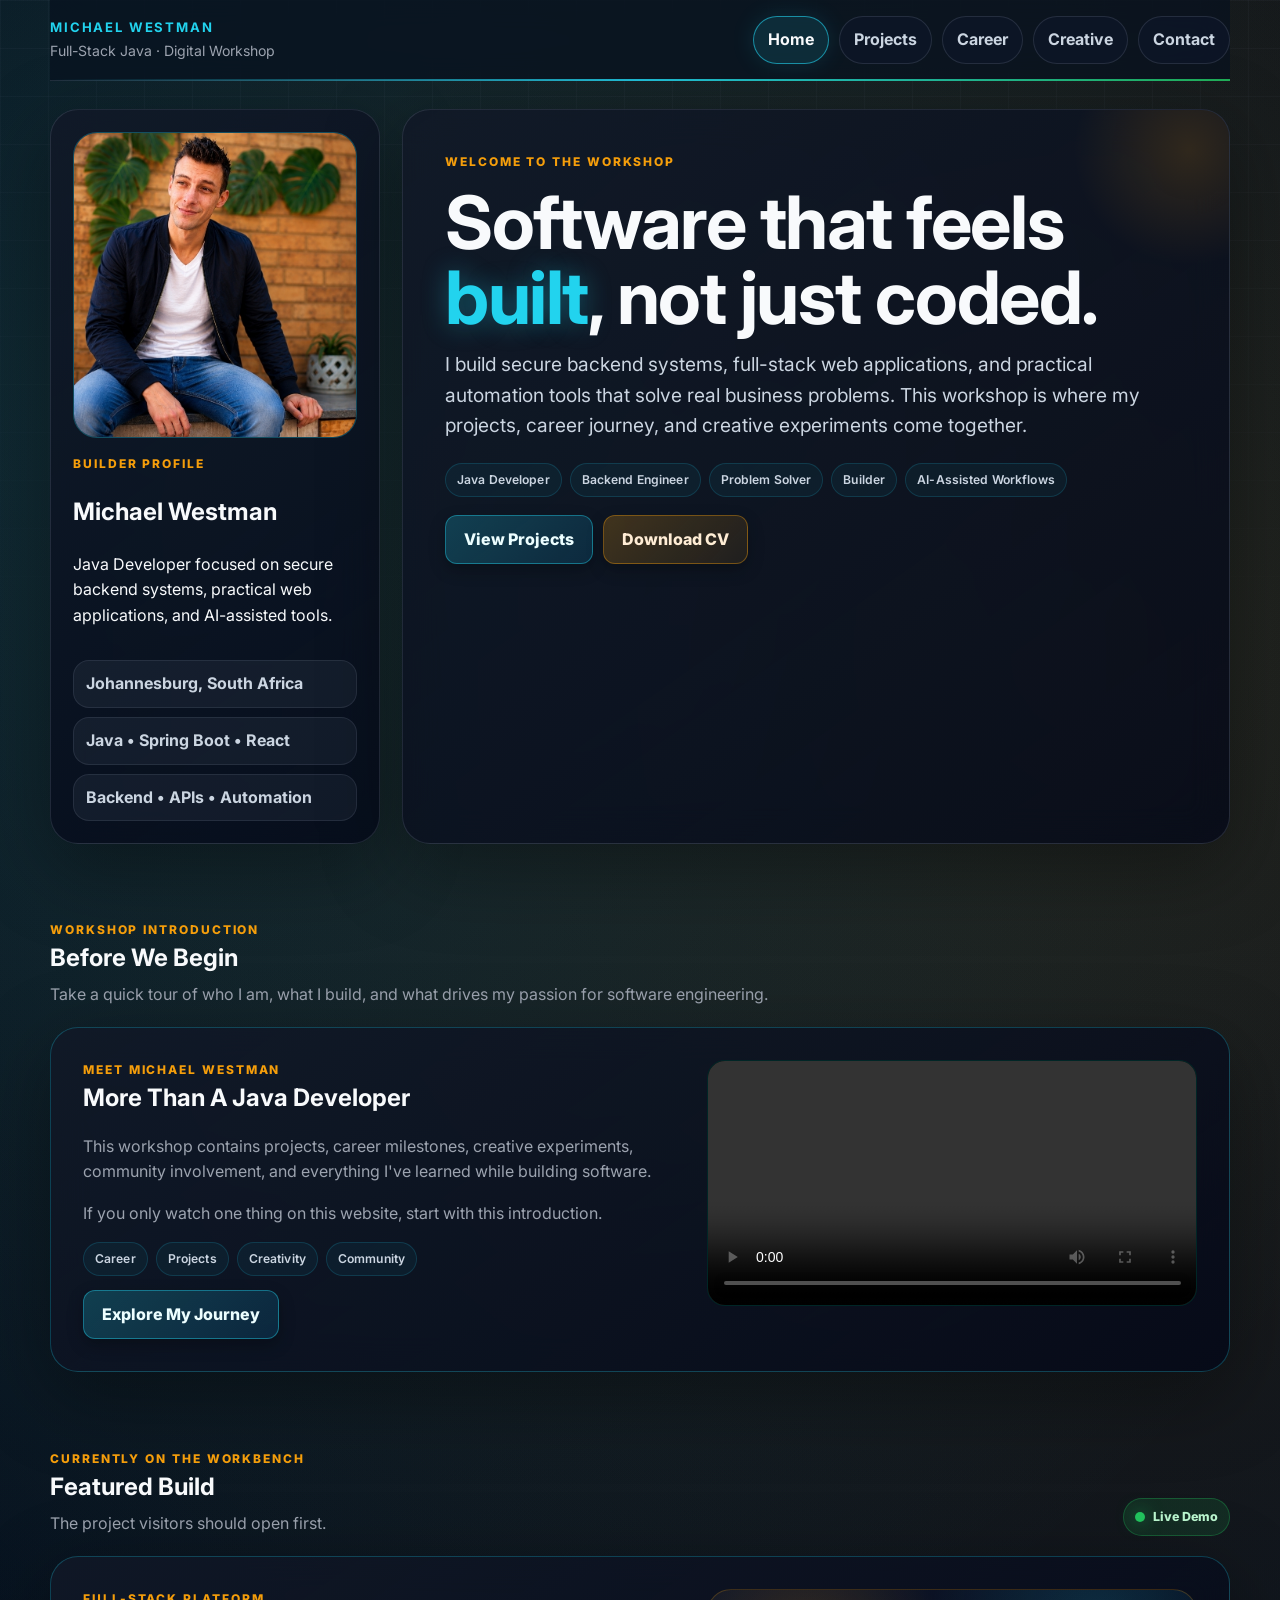
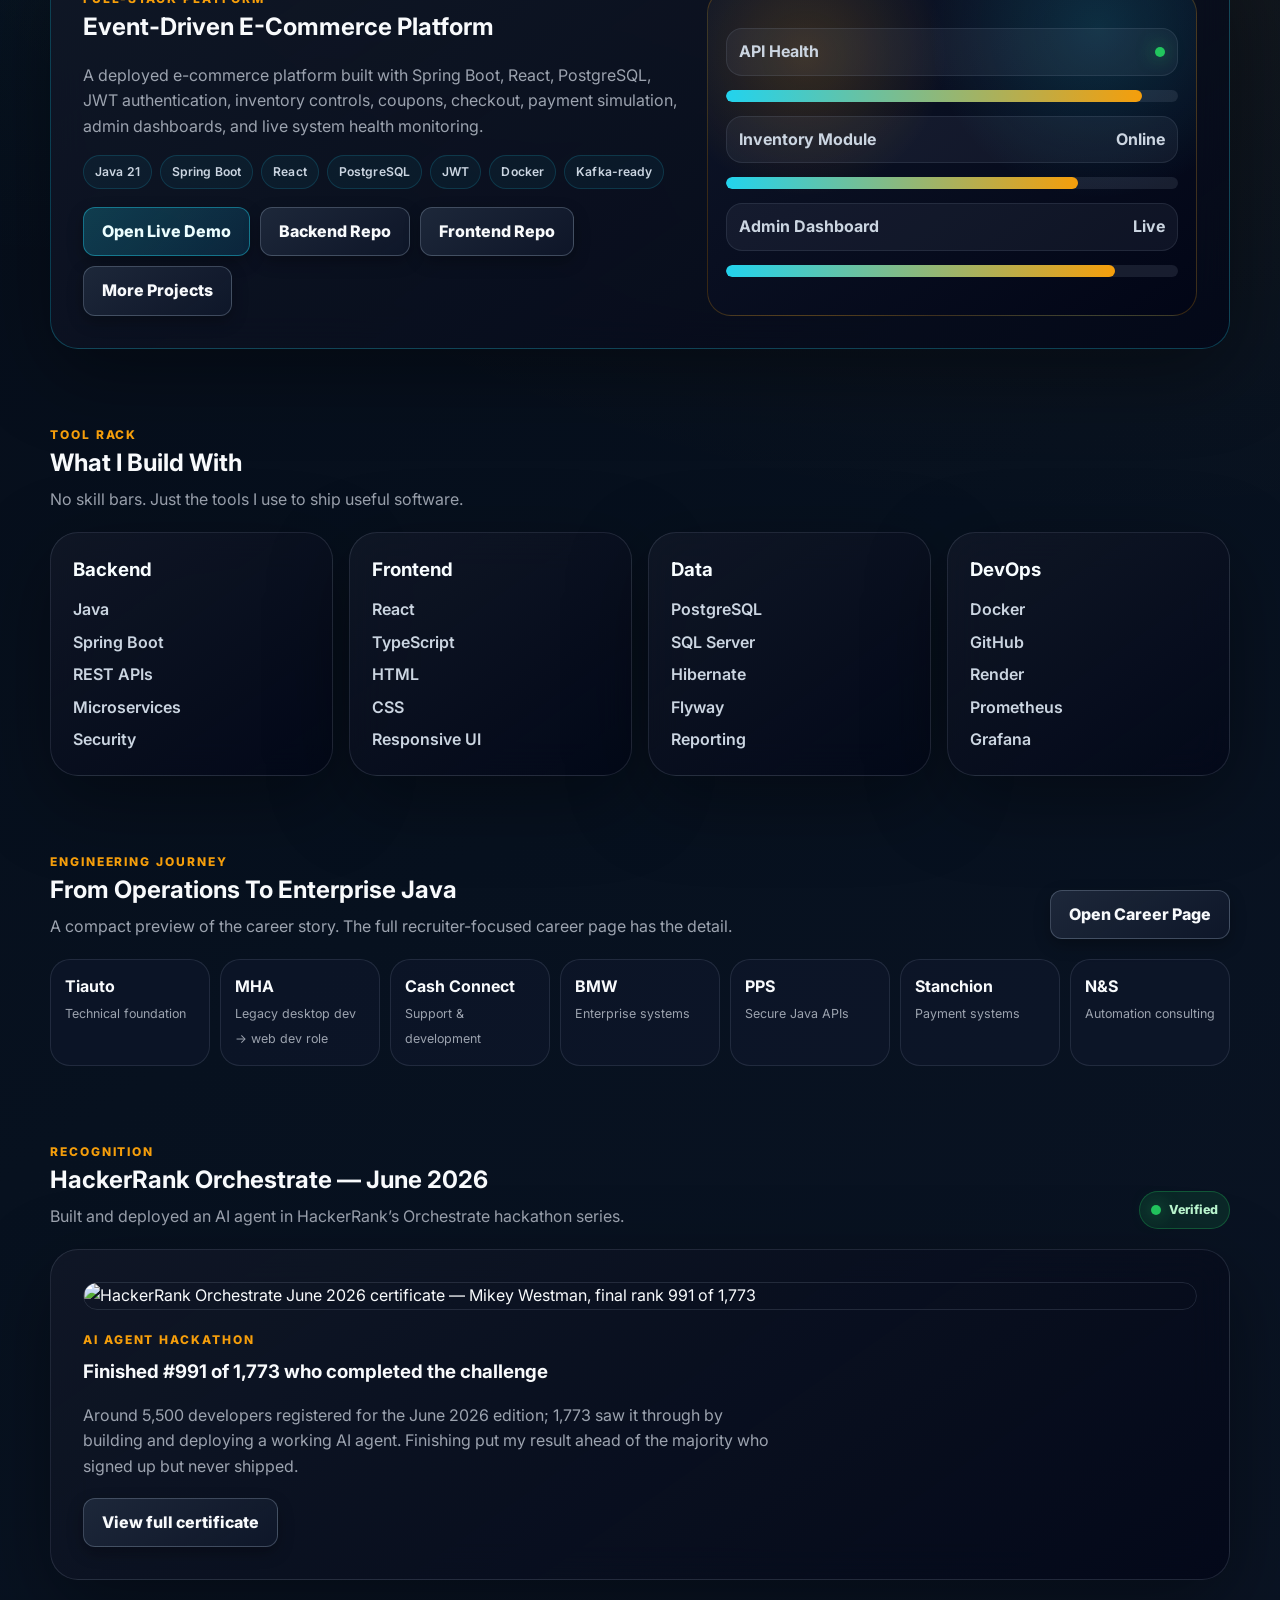
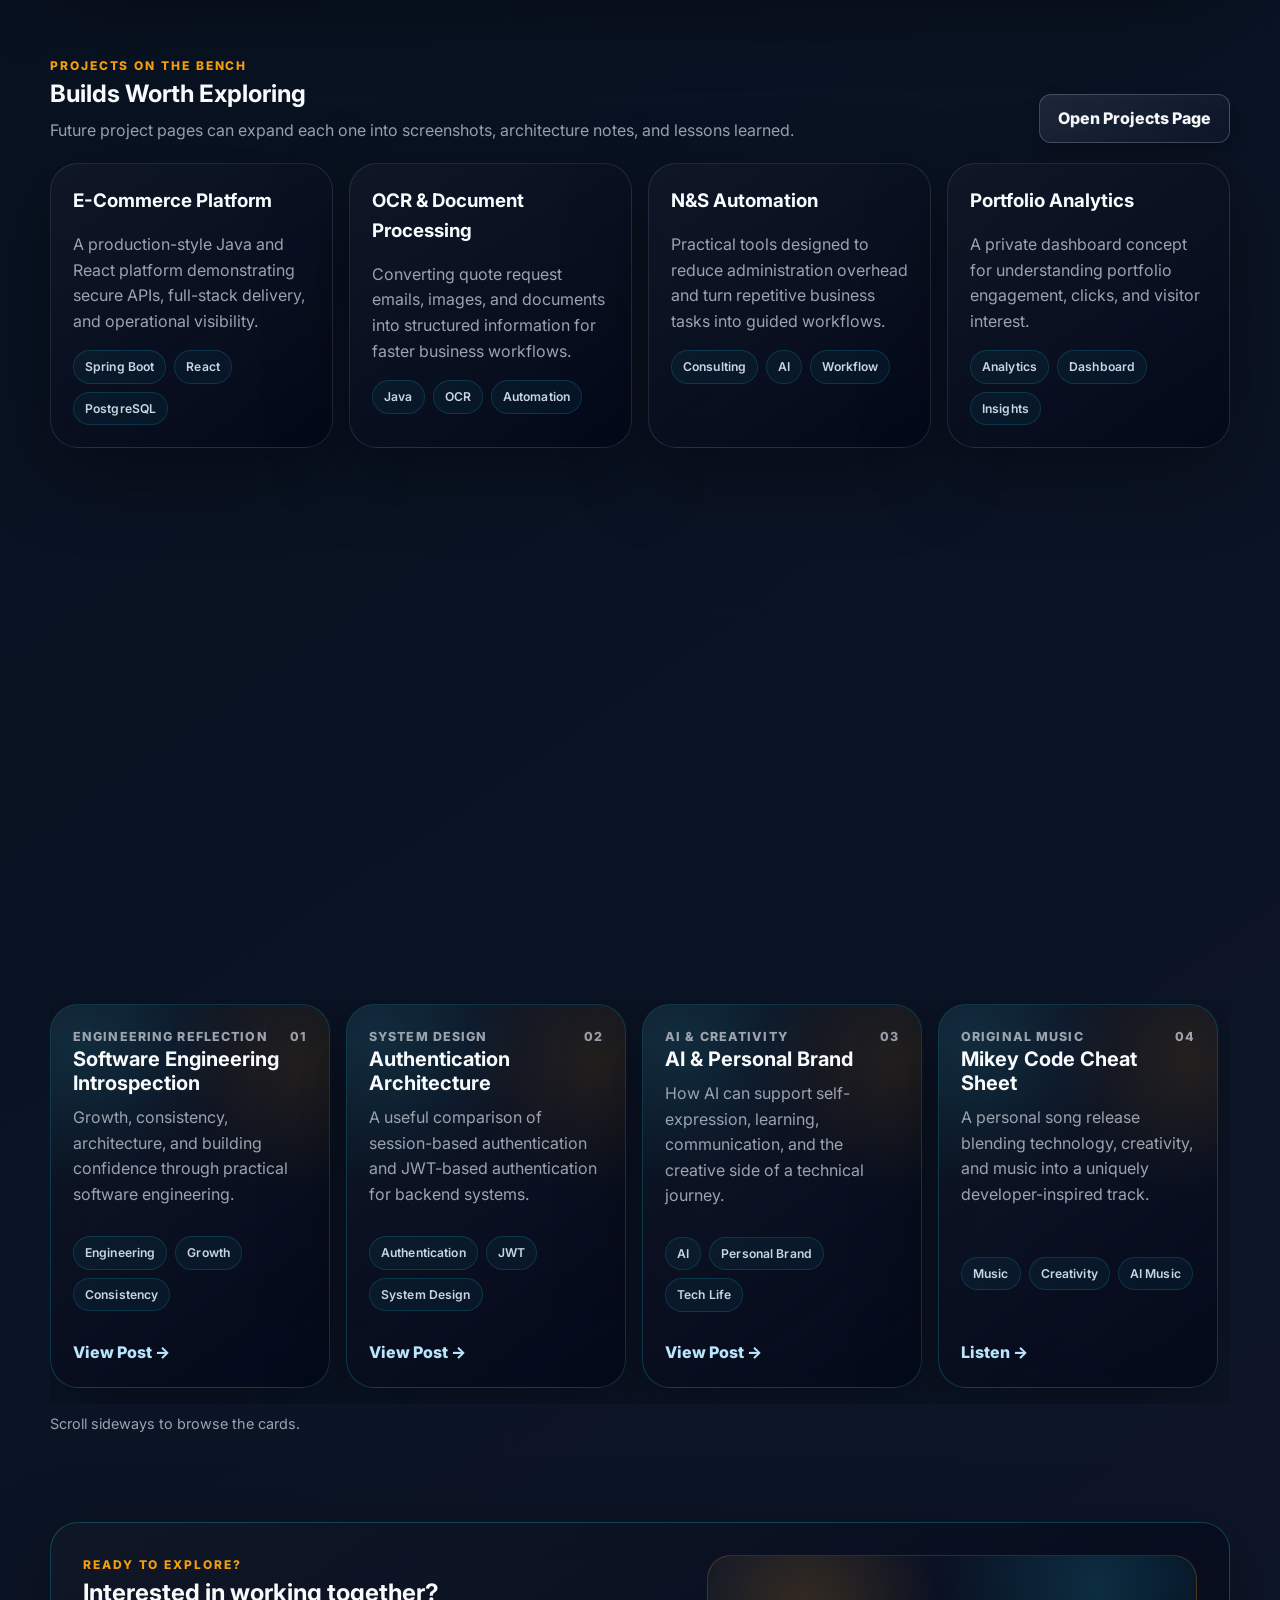
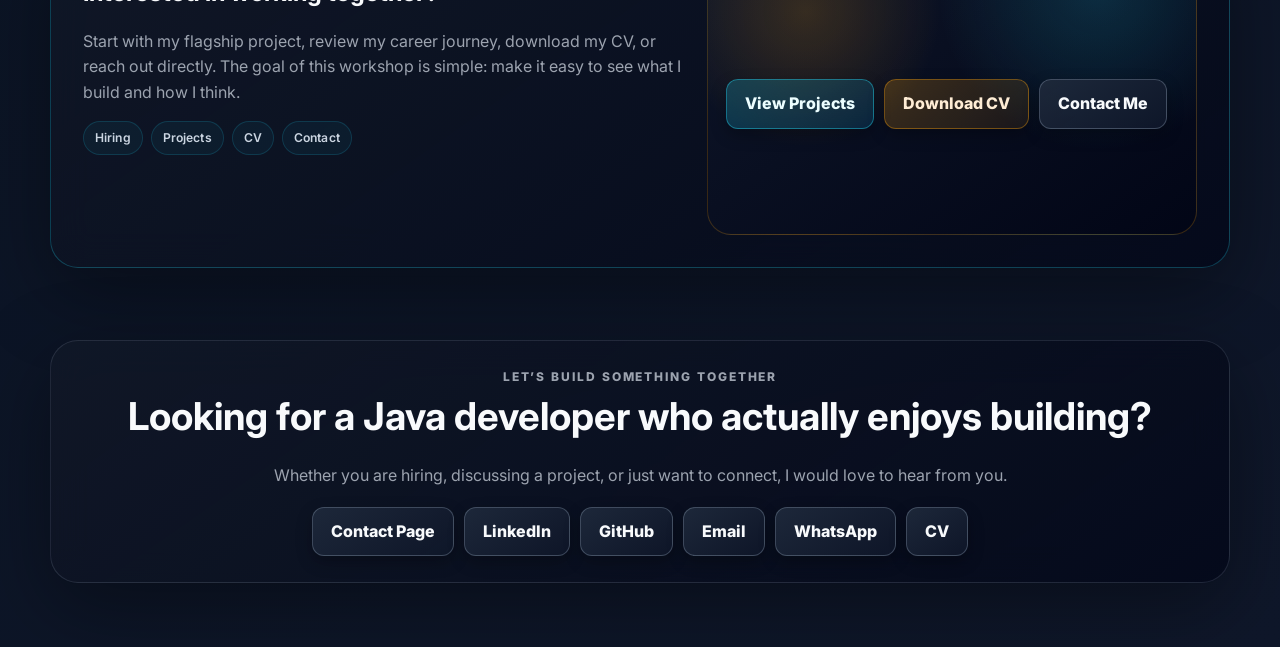
==== index.html @ 785a2944 "Updated final polish to portfolio" ====
<!DOCTYPE html>
<html lang="en">
<head>
  <meta charset="UTF-8" />
  <meta name="viewport" content="width=device-width, initial-scale=1.0" />
  <meta name="referrer" content="strict-origin-when-cross-origin" />
  <meta name="description" content="Michael Westman Digital Workshop - Java Developer portfolio featuring projects, career journey, tools, creative work, and contact information." />
  <title>Michael Westman | Digital Workshop</title>
  <link rel="icon" href="public/favicon.png" sizes="32x32">
  <link rel="apple-touch-icon" href="public/favicon.png">
  <link rel="stylesheet" href="assets/css/workshop.css" />
</head>
<body>
<a class="skip-link" href="#main">Skip to content</a>
<div class="shell">
  <header class="topbar">
    <a class="brand" href="index.html" aria-label="Michael Westman Digital Workshop Home"><strong>Michael Westman</strong><span>Full-Stack Java · Digital Workshop</span></a>
    <nav class="nav" aria-label="Workshop navigation">
      <a href="index.html" aria-current="page" class="active">Home</a>
      <a href="workshop-projects.html">Projects</a>
      <a href="workshop-career.html">Career</a>
      <a href="workshop-creative.html">Creative</a>
      <a href="workshop-contact.html">Contact</a>
    </nav>
  </header>

  <main id="main">
    <section class="hero-grid" aria-label="Digital Workshop introduction">
      <aside class="profile-card">
        <div class="profile-frame"><img src="profile.jpg" alt="Michael Westman" /></div>
        <div><p class="section-kicker">Builder Profile</p><h2>Michael Westman</h2><p>Java Developer focused on secure backend systems, practical web applications, and AI-assisted tools.</p></div>
        <div class="status-stack" aria-label="Current professional profile"><div class="status-pill"><span>Johannesburg, South Africa</span></div><div class="status-pill"><span>Java • Spring Boot • React</span></div><div class="status-pill"><span>Backend • APIs • Automation</span></div></div>
      </aside>
      <section class="panel hero-main">
        <p class="kicker">Welcome to the Workshop</p>
        <h1>Software that feels <span>built</span>, not just coded.</h1>
        <p class="hero-copy">I build secure backend systems, full-stack web applications, and practical automation tools that solve real business problems. This workshop is where my projects, career journey, and creative experiments come together.</p>
        <div class="hero-tags" aria-label="Core identity tags"><span>Java Developer</span><span>Backend Engineer</span><span>Problem Solver</span><span>Builder</span><span>AI-Assisted Workflows</span></div>
        <div class="actions"><a class="button primary" href="workshop-projects.html">View Projects</a><a class="button amber" href="Michael-Westman-CV.pdf" download>Download CV</a></div>
      </section>
    </section>

    <section class="section"><div class="section-header"><div><p class="section-kicker">Workshop Introduction</p><h2>Before We Begin</h2><p>Take a quick tour of who I am, what I build, and what drives my passion for software engineering.</p></div></div><article class="workbench-card"><div><p class="section-kicker">Meet Michael Westman</p><h2>More Than A Java Developer</h2><p>This workshop contains projects, career milestones, creative experiments, community involvement, and everything I've learned while building software.</p><p>If you only watch one thing on this website, start with this introduction.</p><div class="card-tags"><span>Career</span><span>Projects</span><span>Creativity</span><span>Community</span></div><div class="actions"><a class="button primary" href="workshop-career.html">Explore My Journey</a></div></div><div><video controls preload="metadata" style="width:100%;border-radius:18px;border:1px solid rgba(0,255,255,0.15);background:#000;"><source src="public/videos/intro_video.mp4" type="video/mp4">Your browser does not support the video tag.</video></div></article></section>

    <section class="section" id="workbench"><div class="section-header"><div><p class="section-kicker">Currently On The Workbench</p><h2>Featured Build</h2><p>The project visitors should open first.</p></div><span class="live-badge"><span class="dot" aria-hidden="true"></span> Live Demo</span></div><article class="workbench-card"><div><p class="section-kicker">Full-Stack Platform</p><h2>Event-Driven E-Commerce Platform</h2><p>A deployed e-commerce platform built with Spring Boot, React, PostgreSQL, JWT authentication, inventory controls, coupons, checkout, payment simulation, admin dashboards, and live system health monitoring.</p><div class="stack-row"><span>Java 21</span><span>Spring Boot</span><span>React</span><span>PostgreSQL</span><span>JWT</span><span>Docker</span><span>Kafka-ready</span></div><div class="actions"><a class="button primary" href="https://mikeywestie.github.io/ecommerce-admin-ui" target="_blank" rel="noreferrer">Open Live Demo</a><a class="button" href="https://github.com/mikeywestie/ecommerce-api" target="_blank" rel="noreferrer">Backend Repo</a><a class="button" href="https://github.com/mikeywestie/ecommerce-admin-ui" target="_blank" rel="noreferrer">Frontend Repo</a><a class="button" href="workshop-projects.html">More Projects</a></div></div><div class="workbench-visual" aria-label="Decorative project status monitor"><div class="status-pill"><span>API Health</span><span class="dot" aria-hidden="true"></span></div><div class="monitor-line"><span style="--w:92%"></span></div><div class="status-pill"><span>Inventory Module</span><span>Online</span></div><div class="monitor-line"><span style="--w:78%"></span></div><div class="status-pill"><span>Admin Dashboard</span><span>Live</span></div><div class="monitor-line"><span style="--w:86%"></span></div></div></article></section>

    <section class="section" id="tools"><div class="section-header"><div><p class="section-kicker">Tool Rack</p><h2>What I Build With</h2><p>No skill bars. Just the tools I use to ship useful software.</p></div></div><div class="grid-4"><article class="mini-card"><h3>Backend</h3><div class="tool-list"><span>Java</span><span>Spring Boot</span><span>REST APIs</span><span>Microservices</span><span>Security</span></div></article><article class="mini-card"><h3>Frontend</h3><div class="tool-list"><span>React</span><span>TypeScript</span><span>HTML</span><span>CSS</span><span>Responsive UI</span></div></article><article class="mini-card"><h3>Data</h3><div class="tool-list"><span>PostgreSQL</span><span>SQL Server</span><span>Hibernate</span><span>Flyway</span><span>Reporting</span></div></article><article class="mini-card"><h3>DevOps</h3><div class="tool-list"><span>Docker</span><span>GitHub</span><span>Render</span><span>Prometheus</span><span>Grafana</span></div></article></div></section>

    <section class="section" id="journey"><div class="section-header"><div><p class="section-kicker">Engineering Journey</p><h2>From Operations To Enterprise Java</h2><p>A compact preview of the career story. The full recruiter-focused career page has the detail.</p></div><a class="button" href="workshop-career.html">Open Career Page</a></div><div class="journey"><div class="journey-step"><strong>Tiauto</strong><span>Technical foundation</span></div><div class="journey-step"><strong>MHA</strong><span>Legacy desktop dev → web dev role</span></div><div class="journey-step"><strong>Cash Connect</strong><span>Support & development</span></div><div class="journey-step"><strong>BMW</strong><span>Enterprise systems</span></div><div class="journey-step"><strong>PPS</strong><span>Secure Java APIs</span></div><div class="journey-step"><strong>Stanchion</strong><span>Payment systems</span></div><div class="journey-step"><strong>N&S</strong><span>Automation consulting</span></div></div></section>

    <section class="section" id="recognition"><div class="section-header"><div><p class="section-kicker">Recognition</p><h2>HackerRank Orchestrate — June 2026</h2><p>Built and deployed an AI agent in HackerRank’s Orchestrate hackathon series.</p></div><span class="live-badge"><span class="dot" aria-hidden="true"></span> Verified</span></div><article class="cert-card"><a class="cert-link" href="public/images/orchestrate-certificate.gif" target="_blank" rel="noopener noreferrer" aria-label="Open full HackerRank Orchestrate certificate"><img class="cert-img" src="public/images/orchestrate-certificate.gif" alt="HackerRank Orchestrate June 2026 certificate — Mikey Westman, final rank 991 of 1,773"></a><div class="cert-body"><p class="section-kicker">AI Agent Hackathon</p><h3>Finished #991 of 1,773 who completed the challenge</h3><p class="cert-meta">Around 5,500 developers registered for the June 2026 edition; 1,773 saw it through by building and deploying a working AI agent. Finishing put my result ahead of the majority who signed up but never shipped.</p><div class="actions"><a class="button" href="public/images/orchestrate-certificate.gif" target="_blank" rel="noopener noreferrer">View full certificate</a></div></div></article></section>

    <section class="section" id="projects"><div class="section-header"><div><p class="section-kicker">Projects On The Bench</p><h2>Builds Worth Exploring</h2><p>Future project pages can expand each one into screenshots, architecture notes, and lessons learned.</p></div><a class="button" href="workshop-projects.html">Open Projects Page</a></div><div class="grid-2"><article class="mini-card"><h3>E-Commerce Platform</h3><p>A production-style Java and React platform demonstrating secure APIs, full-stack delivery, and operational visibility.</p><div class="card-tags"><span>Spring Boot</span><span>React</span><span>PostgreSQL</span></div></article><article class="mini-card"><h3>OCR & Document Processing</h3><p>Converting quote request emails, images, and documents into structured information for faster business workflows.</p><div class="card-tags"><span>Java</span><span>OCR</span><span>Automation</span></div></article><article class="mini-card"><h3>N&S Automation</h3><p>Practical tools designed to reduce administration overhead and turn repetitive business tasks into guided workflows.</p><div class="card-tags"><span>Consulting</span><span>AI</span><span>Workflow</span></div></article><article class="mini-card"><h3>Portfolio Analytics</h3><p>A private dashboard concept for understanding portfolio engagement, clicks, and visitor interest.</p><div class="card-tags"><span>Analytics</span><span>Dashboard</span><span>Insights</span></div></article></div></section>

    <section class="section"><div class="section-header"><div><p class="section-kicker">Beyond The Keyboard</p><h2>The Human Side</h2><p>The part that makes the portfolio feel like Michael, not just another CV online.</p></div><a class="button" href="workshop-creative.html">Open Creative Page</a></div><div class="grid-4"><article class="note-card"><h3>Piano</h3><p>Music, practice, and creative expression away from the IDE.</p></article><article class="note-card"><h3>Nature Documentaries</h3><p>AI-assisted wildlife storytelling and educational video experiments.</p></article><article class="note-card"><h3>Helping Paws</h3><p>Community involvement supporting animal welfare initiatives.</p></article><article class="note-card"><h3>AI Experiments</h3><p>Exploring how AI can support productivity, automation, and creativity.</p></article></div></section>

    <section class="section"><div class="section-header"><div><p class="section-kicker">Thoughts From The Workshop</p><h2>Thoughts of the day</h2><p>A carousel of reflections, music, creative work, and lessons — redesigned as cards in the current workshop theme.</p></div></div><div class="thoughts-carousel-wrap" aria-label="Thoughts carousel"><div class="thoughts-carousel"><a class="note-card thought-slide" href="https://www.linkedin.com/posts/michael-westman-219178188_some-thoughts-software-engineering-has-been-activity-7465069676302057473-0EI7" target="_blank" rel="noreferrer"><div><div class="thought-meta"><span>Engineering Reflection</span><span>01</span></div><h3>Software Engineering Introspection</h3><p>Growth, consistency, architecture, and building confidence through practical software engineering.</p></div><div class="card-tags"><span>Engineering</span><span>Growth</span><span>Consistency</span></div><span class="thought-slide-link">View Post →</span></a><a class="note-card thought-slide" href="https://www.linkedin.com/posts/alexxubyte_systemdesign-coding-interviewtips-activity-7442240677155016704-UBO3" target="_blank" rel="noreferrer"><div><div class="thought-meta"><span>System Design</span><span>02</span></div><h3>Authentication Architecture</h3><p>A useful comparison of session-based authentication and JWT-based authentication for backend systems.</p></div><div class="card-tags"><span>Authentication</span><span>JWT</span><span>System Design</span></div><span class="thought-slide-link">View Post →</span></a><a class="note-card thought-slide" href="https://www.linkedin.com/posts/michael-westman-219178188_ai-personalbrand-techlife-activity-7429799007041871872-4KaF" target="_blank" rel="noreferrer"><div><div class="thought-meta"><span>AI &amp; Creativity</span><span>03</span></div><h3>AI &amp; Personal Brand</h3><p>How AI can support self-expression, learning, communication, and the creative side of a technical journey.</p></div><div class="card-tags"><span>AI</span><span>Personal Brand</span><span>Tech Life</span></div><span class="thought-slide-link">View Post →</span></a><a class="note-card thought-slide" href="https://www.youtube.com/watch?v=DWg-wDjFxkU" target="_blank" rel="noreferrer"><div><div class="thought-meta"><span>Original Music</span><span>04</span></div><h3>Mikey Code Cheat Sheet</h3><p>A personal song release blending technology, creativity, and music into a uniquely developer-inspired track.</p></div><div class="card-tags"><span>Music</span><span>Creativity</span><span>AI Music</span></div><span class="thought-slide-link">Listen →</span></a><a class="note-card thought-slide" href="https://www.youtube.com/watch?v=fQUs7IWWmes" target="_blank" rel="noreferrer"><div><div class="thought-meta"><span>Original Music</span><span>05</span></div><h3>One Of My Favourite Songs</h3><p>One of my favourite original releases and an example of how creativity extends beyond software engineering.</p></div><div class="card-tags"><span>Music</span><span>Songwriting</span><span>Creativity</span></div><span class="thought-slide-link">Listen →</span></a><a class="note-card thought-slide" href="https://www.youtube.com/watch?v=_-zqvizs9f4" target="_blank" rel="noreferrer"><div><div class="thought-meta"><span>Piano Performance</span><span>06</span></div><h3>Bohemian Rhapsody Piano Cover</h3><p>A personal piano performance of one of my favourite songs ever written.</p></div><div class="card-tags"><span>Piano</span><span>Music</span><span>Queen</span></div><span class="thought-slide-link">Watch →</span></a><a class="note-card thought-slide" href="https://youtu.be/q41ua4qjCXQ" target="_blank" rel="noreferrer"><div><div class="thought-meta"><span>Creative Documentary</span><span>07</span></div><h3>AI-Powered Penguin Documentary</h3><p>A wildlife storytelling experiment combining AI narration, editing, educational content, and nature documentary inspiration.</p></div><div class="card-tags"><span>AI</span><span>Documentary</span><span>Storytelling</span></div><span class="thought-slide-link">Watch →</span></a><a class="note-card thought-slide" href="https://www.linkedin.com/posts/azuza-siyothula_dataengineering-python-etl-ugcPost-7442900399298129920-l77P" target="_blank" rel="noreferrer"><div><div class="thought-meta"><span>Community Learning</span><span>08</span></div><h3>Data Engineering Project Insights</h3><p>A shared project from a fellow technology professional that highlights practical data engineering concepts and project execution.</p></div><div class="card-tags"><span>Data Engineering</span><span>ETL</span><span>Learning</span></div><span class="thought-slide-link">View Post →</span></a></div><p class="thoughts-hint">Scroll sideways to browse the cards.</p></div></section>

    <section class="section"><article class="workbench-card"><div><p class="section-kicker">Ready To Explore?</p><h2>Interested in working together?</h2><p>Start with my flagship project, review my career journey, download my CV, or reach out directly. The goal of this workshop is simple: make it easy to see what I build and how I think.</p><div class="card-tags"><span>Hiring</span><span>Projects</span><span>CV</span><span>Contact</span></div></div><div class="workbench-visual"><div class="actions"><a class="button primary" href="workshop-projects.html">View Projects</a><a class="button amber" href="Michael-Westman-CV.pdf" download>Download CV</a><a class="button" href="workshop-contact.html">Contact Me</a></div></div></article></section>
  </main>

  <footer class="panel footer" id="contact"><p class="section-kicker">Let’s Build Something Together</p><h2>Looking for a Java developer who actually enjoys building?</h2><p>Whether you are hiring, discussing a project, or just want to connect, I would love to hear from you.</p><div class="social-row"><a class="icon-link" href="workshop-contact.html">Contact Page</a><a class="icon-link" href="https://linkedin.com/in/michael-westman-219178188" target="_blank" rel="noreferrer">LinkedIn</a><a class="icon-link" href="https://github.com/mikeywestie" target="_blank" rel="noreferrer">GitHub</a><a class="icon-link" href="mailto:michaelwestman43@yahoo.com">Email</a><a class="icon-link" href="https://wa.me/27625315897?text=Hi%20Michael,%20I%20found%20your%20portfolio%20and%20would%20like%20to%20connect." target="_blank" rel="noreferrer">WhatsApp</a><a class="icon-link" href="Michael-Westman-CV.pdf" download>CV</a></div></footer>
</div>
<script defer src="assets/js/animations.js"></script>
</body>
</html>
---- assets/css/workshop.css ----
/* Inter is referenced in the font stack below; this import makes it actually load. */
@import url('https://fonts.googleapis.com/css2?family=Inter:wght@400;500;600;700;800;900&display=swap');

:root {
  --bg: #07111f;
  --bg-soft: #0b1628;
  --panel: rgba(17, 24, 39, 0.78);
  --panel-strong: rgba(15, 23, 42, 0.92);
  --text: #f8fafc;
  --muted: #9ca3af;
  --muted-strong: #cbd5e1;
  --cyan: #22d3ee;
  --amber: #f59e0b;
  --green: #22c55e;
  --blue: #60a5fa;
  --line: rgba(148, 163, 184, 0.18);
  --shadow: 0 24px 80px rgba(0, 0, 0, 0.36);
  --radius: 28px;
  /* Sticky header height used to offset in-page anchor jumps. */
  --header-offset: 92px;
}

* { box-sizing: border-box; }
html { scroll-behavior: smooth; }
body {
  margin: 0;
  min-height: 100vh;
  font-family: Inter, "Segoe UI", Roboto, Arial, sans-serif;
  color: var(--text);
  background:
    radial-gradient(circle at 12% 8%, rgba(34, 211, 238, 0.14), transparent 28%),
    radial-gradient(circle at 85% 12%, rgba(245, 158, 11, 0.12), transparent 30%),
    linear-gradient(145deg, #050914, var(--bg) 44%, #0f172a);
  line-height: 1.6;
  overflow-x: hidden;
}

body::before {
  content: "";
  position: fixed;
  inset: 0;
  pointer-events: none;
  background-image:
    linear-gradient(rgba(148, 163, 184, .055) 1px, transparent 1px),
    linear-gradient(90deg, rgba(148, 163, 184, .055) 1px, transparent 1px);
  background-size: 48px 48px;
  mask-image: linear-gradient(to bottom, rgba(0,0,0,.88), transparent 82%);
}

a { color: inherit; text-decoration: none; }
img { max-width: 100%; display: block; }

/* Any element targeted by an in-page anchor clears the sticky header. */
[id] { scroll-margin-top: var(--header-offset); }

/* Keyboard focus parity with the existing hover styling. */
a:focus-visible,
button:focus-visible,
.button:focus-visible,
.nav a:focus-visible,
.icon-link:focus-visible {
  outline: 2px solid var(--cyan);
  outline-offset: 3px;
}

/* Skip-to-content link: hidden until focused. */
.skip-link {
  position: absolute;
  left: 14px;
  top: -64px;
  z-index: 200;
  padding: 10px 16px;
  border-radius: 12px;
  background: var(--panel-strong);
  border: 1px solid var(--cyan);
  color: var(--text);
  font-weight: 700;
  transition: top .2s ease;
}
.skip-link:focus { top: 14px; }

.shell {
  width: min(1180px, calc(100% - 36px));
  margin: 0 auto;
  padding: 0 0 64px;
  position: relative;
}

.topbar {
  display: flex;
  align-items: center;
  justify-content: space-between;
  gap: 16px;
  margin-bottom: 28px;
  /* Sticky header so navigation stays reachable on long pages. */
  position: sticky;
  top: 0;
  z-index: 60;
  padding: 16px 0;
  background: rgba(7, 17, 31, 0.72);
  backdrop-filter: blur(14px);
  border-bottom: 1px solid var(--line);
}

.brand {
  display: flex;
  flex-direction: column;
  gap: 2px;
}

.brand strong {
  letter-spacing: .14em;
  text-transform: uppercase;
  font-size: .82rem;
  color: var(--cyan);
}

.brand span {
  color: var(--muted);
  font-size: .88rem;
}

.nav {
  display: flex;
  flex-wrap: wrap;
  gap: 10px;
  justify-content: flex-end;
}

.nav a,
.button,
.icon-link {
  border: 1px solid var(--line);
  background: rgba(15, 23, 42, 0.62);
  border-radius: 999px;
  padding: 10px 14px;
  color: var(--muted-strong);
  font-weight: 700;
  transition: transform .22s ease, border-color .22s ease, box-shadow .22s ease, color .22s ease, background .22s ease;
}

.nav a:hover,
.button:hover,
.icon-link:hover {
  transform: translateY(-2px);
  color: var(--text);
  border-color: rgba(34, 211, 238, .5);
  box-shadow: 0 0 28px rgba(34, 211, 238, .13);
}

/* Current-page indicator. */
.nav a[aria-current="page"],
.nav a.active {
  color: var(--text);
  border-color: rgba(34, 211, 238, .6);
  background: rgba(34, 211, 238, .12);
  box-shadow: 0 0 24px rgba(34, 211, 238, .12);
}

.hero-grid {
  display: grid;
  grid-template-columns: minmax(260px, 330px) minmax(0, 1fr);
  gap: 22px;
  align-items: stretch;
}

.panel,
.profile-card,
.workbench-card,
.mini-card,
.note-card {
  background:
    linear-gradient(145deg, rgba(17, 24, 39, .84), rgba(2, 6, 23, .74));
  border: 1px solid var(--line);
  border-radius: var(--radius);
  box-shadow: var(--shadow);
  backdrop-filter: blur(18px);
}

.profile-card {
  padding: 22px;
  display: flex;
  flex-direction: column;
  gap: 16px;
}

.profile-frame {
  border-radius: 24px;
  overflow: hidden;
  border: 1px solid rgba(34, 211, 238, .24);
  background: rgba(34, 211, 238, .07);
  aspect-ratio: 1 / 1.08;
}

.profile-frame img {
  width: 100%;
  height: 100%;
  object-fit: cover;
}

.status-stack {
  display: grid;
  gap: 9px;
}

.status-pill {
  display: flex;
  align-items: center;
  justify-content: space-between;
  gap: 10px;
  padding: 10px 12px;
  border-radius: 16px;
  background: rgba(148, 163, 184, .08);
  border: 1px solid rgba(148, 163, 184, .14);
  color: var(--muted-strong);
  font-weight: 700;
}

.dot {
  width: 10px;
  height: 10px;
  border-radius: 50%;
  background: var(--green);
  box-shadow: 0 0 18px rgba(34, 197, 94, .7);
}

.hero-main {
  padding: clamp(22px, 4vw, 42px);
  position: relative;
  overflow: hidden;
}

.hero-main::after {
  content: "";
  position: absolute;
  right: -80px;
  top: -80px;
  width: 240px;
  height: 240px;
  border-radius: 50%;
  background: radial-gradient(circle, rgba(245, 158, 11, .15), transparent 68%);
  pointer-events: none;
}

.kicker,
.section-kicker {
  margin: 0;
  color: var(--amber);
  letter-spacing: .16em;
  text-transform: uppercase;
  font-size: .75rem;
  font-weight: 800;
}

/* The generic description rules (.section-header p, .workbench-card p) would
   otherwise override the amber kicker color since they share a <p>. This keeps
   the kicker amber wherever it appears. */
.section-header .section-kicker,
.workbench-card .section-kicker {
  color: var(--amber);
}

h1 {
  margin: 14px 0 14px;
  max-width: 780px;
  font-size: clamp(2.4rem, 6vw, 4.6rem);
  line-height: 1.02;
  letter-spacing: -.02em;
}

h1 span {
  color: var(--cyan);
  text-shadow: 0 0 26px rgba(34, 211, 238, .35);
}

.hero-copy {
  max-width: 760px;
  margin: 0 0 22px;
  color: var(--muted-strong);
  font-size: clamp(1rem, 1.6vw, 1.2rem);
}

.hero-tags,
.stack-row,
.card-tags {
  display: flex;
  flex-wrap: wrap;
  gap: 8px;
}

.hero-tags span,
.stack-row span,
.card-tags span {
  padding: 6px 11px;
  border-radius: 999px;
  border: 1px solid rgba(34, 211, 238, .16);
  background: rgba(34, 211, 238, .05);
  color: var(--muted-strong);
  font-size: .76rem;
  font-weight: 600;
  letter-spacing: .01em;
  cursor: default;
}

.actions {
  display: flex;
  flex-wrap: wrap;
  gap: 10px;
  margin-top: 22px;
}

.button.primary {
  background: linear-gradient(135deg, rgba(34, 211, 238, .22), rgba(14, 165, 233, .14));
  border-color: rgba(34, 211, 238, .42);
  color: #ecfeff;
}

.button.amber {
  background: linear-gradient(135deg, rgba(245, 158, 11, .22), rgba(245, 158, 11, .08));
  border-color: rgba(245, 158, 11, .38);
  color: #ffedd5;
}

/* Roomier, slightly varied vertical rhythm between major sections. */
.section {
  margin-top: clamp(40px, 6vw, 72px);
}

.section-header {
  display: flex;
  justify-content: space-between;
  align-items: end;
  gap: 16px;
  margin-bottom: 20px;
}

.section-header h2,
.workbench-card h2,
.mini-card h3,
.note-card h3 {
  margin: 0;
}

.section-header p {
  margin: 4px 0 0;
  color: var(--muted);
}

.workbench-card {
  padding: clamp(22px, 3vw, 32px);
  display: grid;
  grid-template-columns: 1.1fr .9fr;
  gap: 24px;
  align-items: stretch;
  border-color: rgba(34, 211, 238, .26);
}

.workbench-card p,
.mini-card p,
.note-card p,
.footer p {
  color: var(--muted);
}

.live-badge {
  display: inline-flex;
  align-items: center;
  gap: 8px;
  width: fit-content;
  padding: 8px 11px;
  border-radius: 999px;
  background: rgba(34, 197, 94, .12);
  border: 1px solid rgba(34, 197, 94, .3);
  color: #bbf7d0;
  font-weight: 800;
  font-size: .78rem;
}

.workbench-visual {
  min-height: 280px;
  border-radius: 24px;
  border: 1px solid rgba(245, 158, 11, .22);
  background:
    radial-gradient(circle at 20% 20%, rgba(245, 158, 11, .18), transparent 30%),
    radial-gradient(circle at 80% 12%, rgba(34, 211, 238, .16), transparent 35%),
    linear-gradient(145deg, rgba(15, 23, 42, .94), rgba(2, 6, 23, .92));
  padding: 18px;
  display: grid;
  gap: 14px;
  align-content: center;
}

.monitor-line {
  height: 12px;
  border-radius: 999px;
  background: rgba(148, 163, 184, .14);
  overflow: hidden;
}

.monitor-line span {
  display: block;
  height: 100%;
  width: var(--w);
  border-radius: inherit;
  background: linear-gradient(90deg, var(--cyan), var(--amber));
}

/* Card grids now flow fluidly (4 -> 2 -> 1) without a hard breakpoint jump. */
.grid-4,
.grid-3,
.grid-2 {
  display: grid;
  gap: 16px;
}

.grid-4 { grid-template-columns: repeat(auto-fit, minmax(210px, 1fr)); }
.grid-3 { grid-template-columns: repeat(auto-fit, minmax(240px, 1fr)); }
.grid-2 { grid-template-columns: repeat(auto-fit, minmax(280px, 1fr)); }

.mini-card,
.note-card {
  padding: 22px;
}

.mini-card h3 {
  color: #f8fdff;
}

.tool-list {
  display: grid;
  gap: 7px;
  margin-top: 12px;
}

.tool-list span {
  color: var(--muted-strong);
  font-weight: 600;
}

/* Journey steps wrap gracefully instead of being locked to 7 columns. */
.journey {
  display: grid;
  grid-template-columns: repeat(auto-fit, minmax(150px, 1fr));
  gap: 10px;
}

.journey-step {
  position: relative;
  padding: 14px;
  border-radius: 20px;
  background: rgba(15, 23, 42, .72);
  border: 1px solid rgba(148, 163, 184, .16);
}

.journey-step strong { display: block; }
.journey-step span { color: var(--muted); font-size: .78rem; }

.footer {
  margin-top: clamp(40px, 6vw, 72px);
  padding: 26px;
  text-align: center;
}

.footer h2 {
  margin: 0 0 8px;
  font-size: clamp(1.6rem, 3vw, 2.4rem);
}

.social-row {
  display: flex;
  flex-wrap: wrap;
  justify-content: center;
  gap: 10px;
  margin-top: 18px;
}

@media (max-width: 980px) {
  .hero-grid,
  .workbench-card {
    grid-template-columns: 1fr;
  }

  .topbar {
    align-items: flex-start;
    flex-direction: column;
  }

  .nav { justify-content: flex-start; }

  /* When stacked, the profile fills the full width as a horizontal banner:
     headshot beside the identity text and status pills. */
  .profile-card {
    max-width: none;
    display: grid;
    grid-template-columns: minmax(200px, 260px) 1fr;
    grid-template-areas:
      "frame info"
      "frame status";
    gap: 16px 24px;
    align-items: stretch;
  }
  .profile-card .profile-frame {
    grid-area: frame;
    aspect-ratio: auto;
    height: 100%;
  }
  .profile-card > div:not(.profile-frame):not(.status-stack) {
    grid-area: info;
    align-self: center;
  }
  .profile-card .status-stack {
    grid-area: status;
    align-self: end;
  }
}

@media (max-width: 640px) {
  .shell { width: min(100% - 22px, 1180px); }
  /* On phones the header is non-sticky (relative keeps it as a positioning
     context for the gradient line without covering content). */
  .topbar { position: relative; padding: 14px 0; }
  .nav a { width: calc(50% - 5px); text-align: center; padding: 9px 10px; font-size: .84rem; }
  .hero-main { padding: 22px; }
  .section-header { align-items: flex-start; flex-direction: column; }
  .actions .button { width: 100%; text-align: center; }
  /* Back to a simple vertical stack on phones (headshot on top). */
  .profile-card {
    max-width: none;
    display: flex;
    flex-direction: column;
    gap: 16px;
  }
  .profile-card .profile-frame { aspect-ratio: 1 / 1.08; height: auto; }
  .journey { grid-template-columns: 1fr; }
}

/* ===========================================================================
   Motion. Everything here is gated behind prefers-reduced-motion so the site
   stays calm for users who ask for less movement. Scroll-reveal targets are
   only hidden when JS has added `.js-reveal` to <html>, so the page is never
   blank if JS is unavailable.
   =========================================================================== */
@keyframes riseIn {
  from { opacity: 0; transform: translateY(18px); }
  to { opacity: 1; transform: translateY(0); }
}

@keyframes dotPulse {
  0%, 100% { box-shadow: 0 0 0 0 rgba(34, 197, 94, .5), 0 0 18px rgba(34, 197, 94, .7); }
  50%      { box-shadow: 0 0 0 6px rgba(34, 197, 94, 0), 0 0 26px rgba(34, 197, 94, .95); }
}

@keyframes gridDrift {
  to { background-position: 48px 48px, 48px 48px; }
}

@keyframes heroGlow {
  0%, 100% { transform: translate(0, 0) scale(1); opacity: .85; }
  50%      { transform: translate(-12px, 12px) scale(1.08); opacity: 1; }
}

@keyframes neonPulse {
  0%, 100% { text-shadow: 0 0 26px rgba(34, 211, 238, .35); }
  50%      { text-shadow: 0 0 40px rgba(34, 211, 238, .6), 0 0 10px rgba(34, 211, 238, .4); }
}

@keyframes navGlow {
  0%, 100% { box-shadow: 0 0 16px rgba(34, 211, 238, .10); }
  50%      { box-shadow: 0 0 30px rgba(34, 211, 238, .34); }
}

@media (prefers-reduced-motion: no-preference) {
  /* Load-in for the hero/profile (above the fold). */
  .panel,
  .profile-card {
    animation: riseIn .7s ease both;
  }

  /* Scroll-reveal: hidden until the element enters the viewport. */
  .js-reveal .reveal {
    opacity: 0;
    transform: translateY(22px);
    transition: opacity .55s ease, transform .55s ease;
    will-change: opacity, transform;
  }
  .js-reveal .reveal.in-view {
    opacity: 1;
    transform: none;
  }

  /* Monitor bars fill from zero when their card reveals. */
  .js-reveal .monitor-line span {
    width: 0;
    transition: width .9s cubic-bezier(.22, .61, .36, 1) .15s;
  }
  .js-reveal .in-view .monitor-line span {
    width: var(--w);
  }

  /* Live status dot pulse. */
  .dot { animation: dotPulse 2.2s ease-in-out infinite; }

  /* Hero ambience: slow grid drift + glow, and a soft neon pulse on the accent. */
  body::before { animation: gridDrift 40s linear infinite; }
  .hero-main::after { animation: heroGlow 9s ease-in-out infinite; }
  h1 span { animation: neonPulse 3.6s ease-in-out infinite; }

  /* Current-page nav link glow. */
  .nav a[aria-current="page"],
  .nav a.active {
    animation: navGlow 2.6s ease-in-out infinite;
  }
}

/* ---------------------------------------------------------------------------
   Thoughts carousel (moved here from the inline <style> block in index.html
   so it lives with the rest of the styles and benefits from caching).
   --------------------------------------------------------------------------- */
.thoughts-carousel-wrap { position: relative; overflow: hidden; }
.thoughts-carousel {
  display: grid;
  grid-auto-flow: column;
  grid-auto-columns: minmax(280px, 34%);
  gap: 16px;
  overflow-x: auto;
  overscroll-behavior-inline: contain;
  scroll-snap-type: inline mandatory;
  padding: 4px 4px 16px;
  scrollbar-width: thin;
  scrollbar-color: rgba(34, 211, 238, .45) rgba(15, 23, 42, .5);
}
.thoughts-carousel::-webkit-scrollbar { height: 8px; }
.thoughts-carousel::-webkit-scrollbar-track { background: rgba(15, 23, 42, .5); border-radius: 999px; }
.thoughts-carousel::-webkit-scrollbar-thumb { background: linear-gradient(90deg, var(--cyan), var(--amber)); border-radius: 999px; }
.thought-slide {
  min-height: 220px;
  scroll-snap-align: start;
  display: flex;
  flex-direction: column;
  justify-content: space-between;
  gap: 16px;
  position: relative;
  overflow: hidden;
  border-color: rgba(34, 211, 238, .22);
}
.thought-slide::before {
  content: "";
  position: absolute;
  inset: -1px;
  background:
    radial-gradient(circle at 12% 10%, rgba(34, 211, 238, .12), transparent 34%),
    radial-gradient(circle at 90% 15%, rgba(245, 158, 11, .10), transparent 32%);
  pointer-events: none;
}
.thought-slide > * { position: relative; z-index: 1; }
.thought-meta {
  display: flex;
  justify-content: space-between;
  align-items: center;
  gap: 12px;
  color: var(--muted);
  font-size: .78rem;
  font-weight: 800;
  text-transform: uppercase;
  letter-spacing: .09em;
}
.thought-slide h3 { margin: 0; color: var(--text); font-size: 1.25rem; line-height: 1.2; }
.thought-slide p { margin: 10px 0 0; }
.thought-slide-link { width: fit-content; color: #bae6fd; font-weight: 800; }
.thoughts-hint { margin-top: 8px; color: var(--muted); font-size: .9rem; }
@media (max-width: 980px) { .thoughts-carousel { grid-auto-columns: minmax(270px, 76%); } }
@media (max-width: 640px) { .thoughts-carousel { grid-auto-columns: minmax(260px, 88%); } }

/* ---------------------------------------------------------------------------
   Navbar polish: a flowing neon line under the header and a light sheen that
   sweeps across each nav link on hover. Animated parts respect reduced motion;
   the line falls back to a static gradient, and the sheen simply stays hidden.
   --------------------------------------------------------------------------- */
.topbar::after {
  content: "";
  position: absolute;
  left: 0;
  right: 0;
  bottom: -1px;
  height: 2px;
  background: linear-gradient(90deg, transparent 0%, var(--cyan) 25%, var(--green) 50%, var(--amber) 75%, transparent 100%);
  background-size: 200% 100%;
  opacity: .85;
  pointer-events: none;
}

.nav a {
  position: relative;
  overflow: hidden;
}
.nav a::before {
  content: "";
  position: absolute;
  top: 0;
  left: -130%;
  width: 55%;
  height: 100%;
  background: linear-gradient(120deg, transparent, rgba(255, 255, 255, .20), transparent);
  transform: skewX(-18deg);
  pointer-events: none;
}

@keyframes lineFlow {
  to { background-position: 200% 0; }
}

@media (prefers-reduced-motion: no-preference) {
  .topbar::after { animation: lineFlow 6s linear infinite; }
  .nav a::before { transition: left .55s ease; }
  .nav a:hover::before { left: 150%; }
}

/* ---------------------------------------------------------------------------
   Recognition / certificate card.
   --------------------------------------------------------------------------- */
.cert-card {
  background: linear-gradient(145deg, rgba(17, 24, 39, .84), rgba(2, 6, 23, .74));
  border: 1px solid var(--line);
  border-radius: var(--radius);
  box-shadow: var(--shadow);
  backdrop-filter: blur(18px);
  padding: clamp(22px, 3vw, 32px);
}
.cert-link {
  display: block;
  border-radius: 18px;
  overflow: hidden;
}
.cert-img {
  width: 100%;
  height: auto;
  display: block;
  border-radius: 18px;
  border: 1px solid var(--line);
  transition: transform .3s ease;
}
.cert-link:hover .cert-img { transform: scale(1.01); }
.cert-body { margin-top: 20px; }
.cert-body h3 { margin: 8px 0; color: var(--text); }
.cert-meta { color: var(--muted); max-width: 70ch; }

/* ---------------------------------------------------------------------------
   Buttons vs tags: action controls (.button, social .icon-link) read as
   clearly tappable — rectangular, elevated, brighter text — so they're no
   longer mistaken for the flat metadata chips above. Primary/amber variants
   keep their accent fill and inherit this shape/elevation. Nav links stay
   pill-shaped (a recognised top-nav pattern).
   --------------------------------------------------------------------------- */
.button,
.icon-link {
  border-radius: 12px;
  padding: 11px 18px;
  color: var(--text);
  background: linear-gradient(145deg, rgba(30, 41, 59, .96), rgba(15, 23, 42, .92));
  border: 1px solid rgba(148, 163, 184, .34);
  box-shadow: 0 6px 16px rgba(0, 0, 0, .28);
  font-weight: 800;
  cursor: pointer;
}
.button:hover,
.icon-link:hover {
  box-shadow: 0 9px 24px rgba(0, 0, 0, .34), 0 0 26px rgba(34, 211, 238, .18);
  border-color: rgba(34, 211, 238, .55);
}

/* Consistent spacing around action rows, and a clear gap to adjacent tags
   (fixes buttons crowding the tags in cards like "Helping Paws" and Contact). */
.actions { margin-top: 18px; }
.actions + .card-tags,
.card-tags + .actions { margin-top: 14px; }
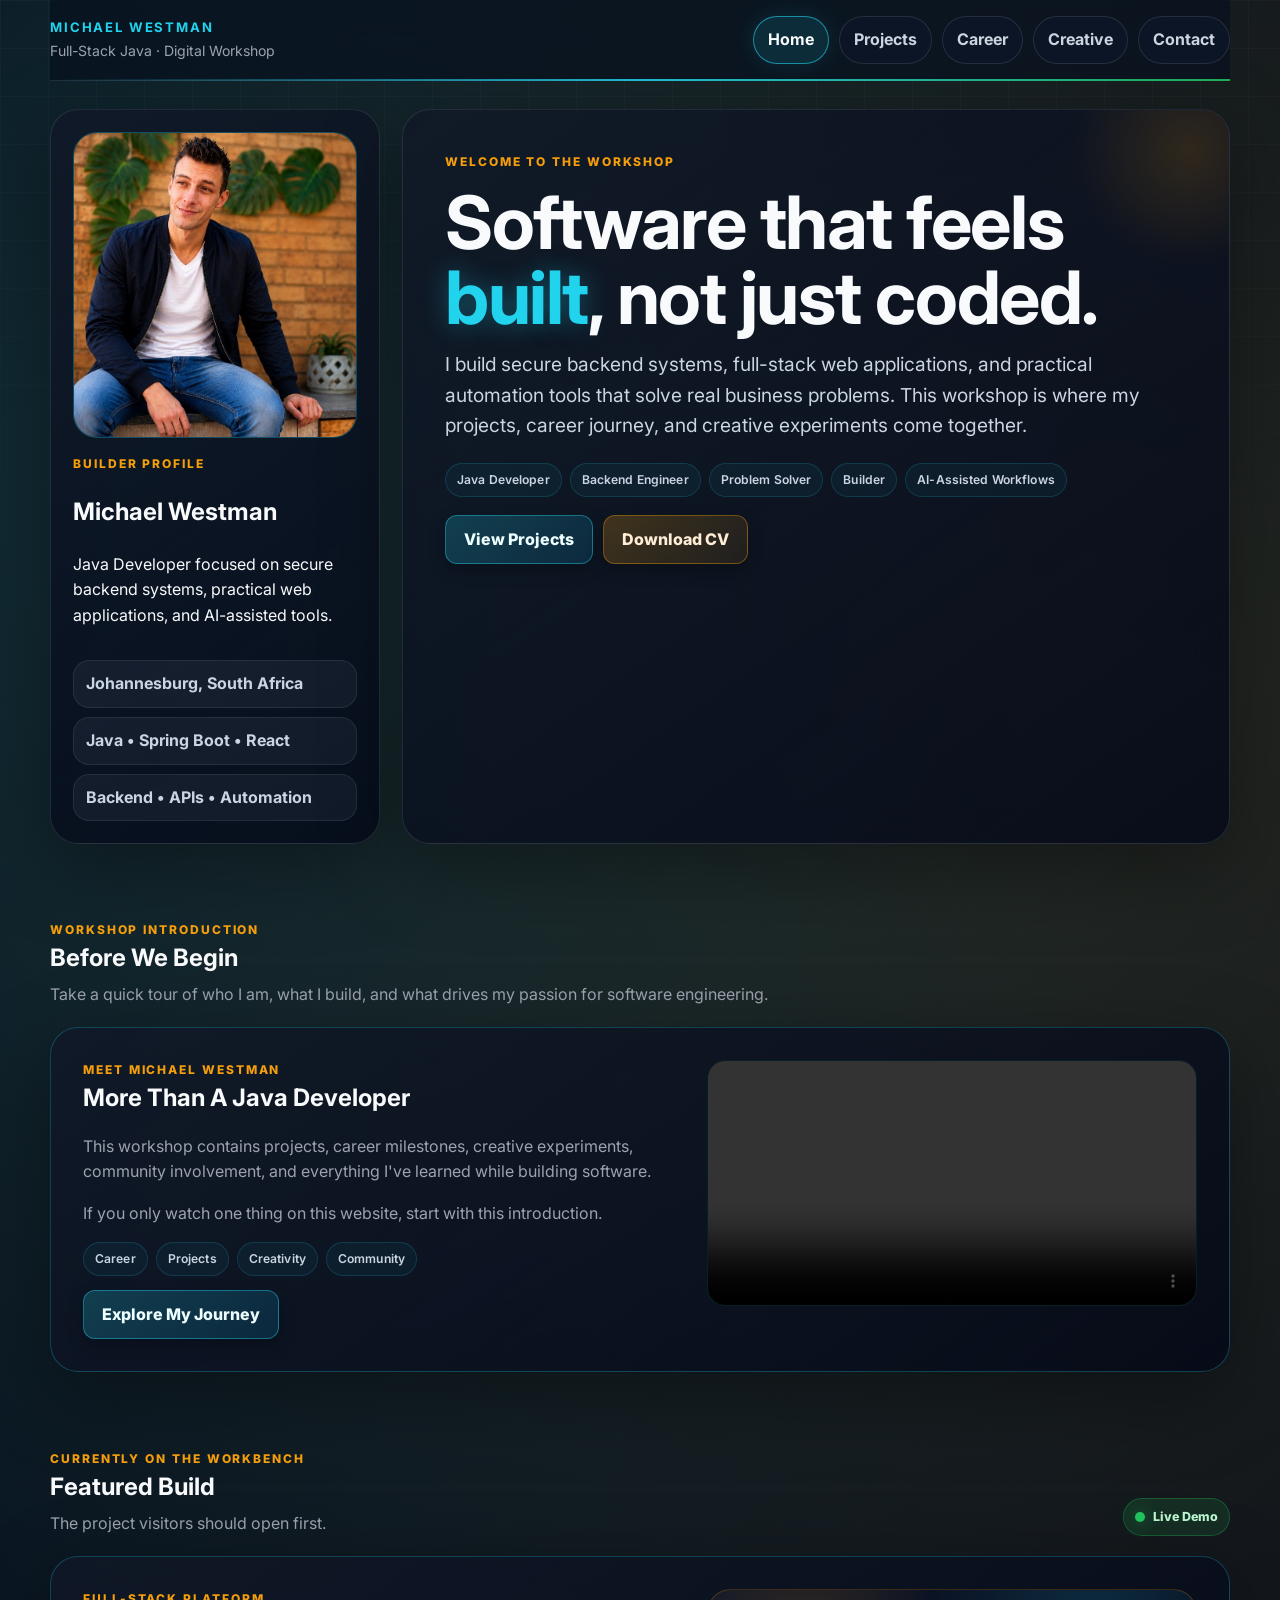
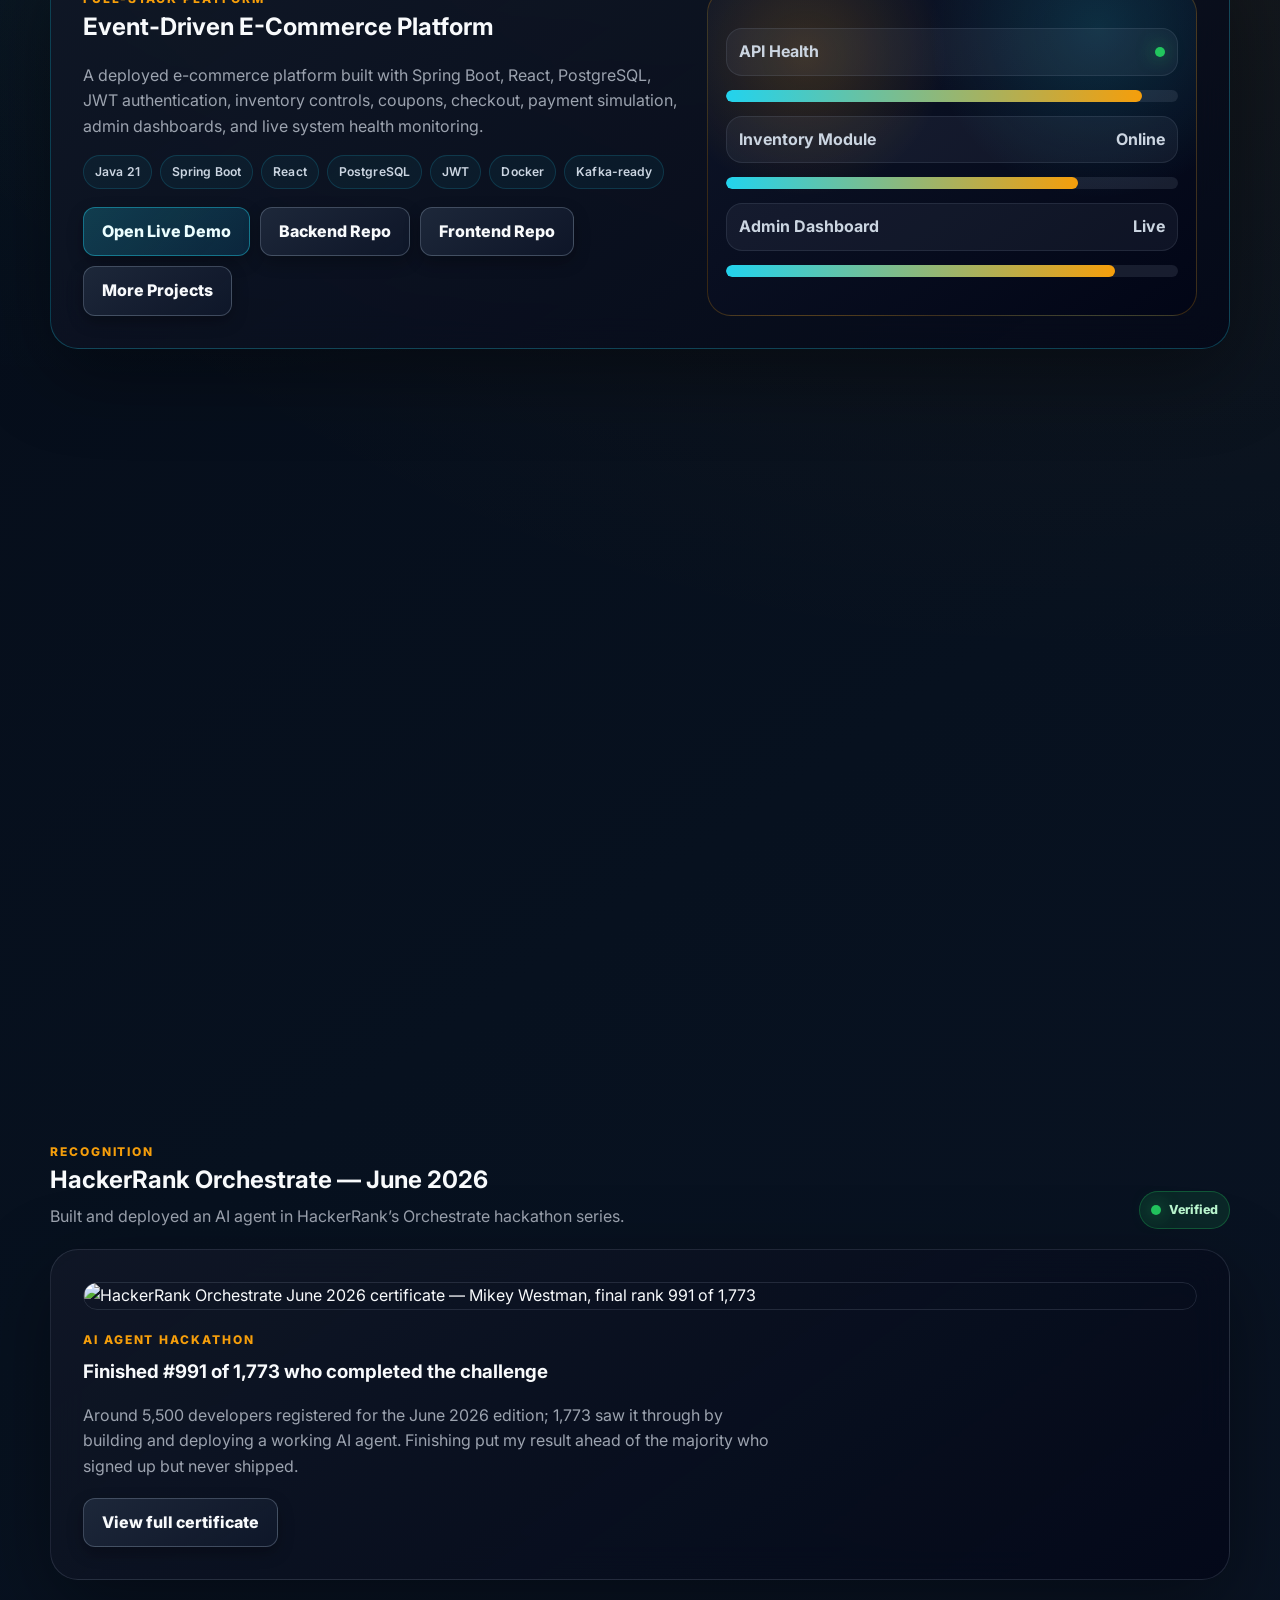
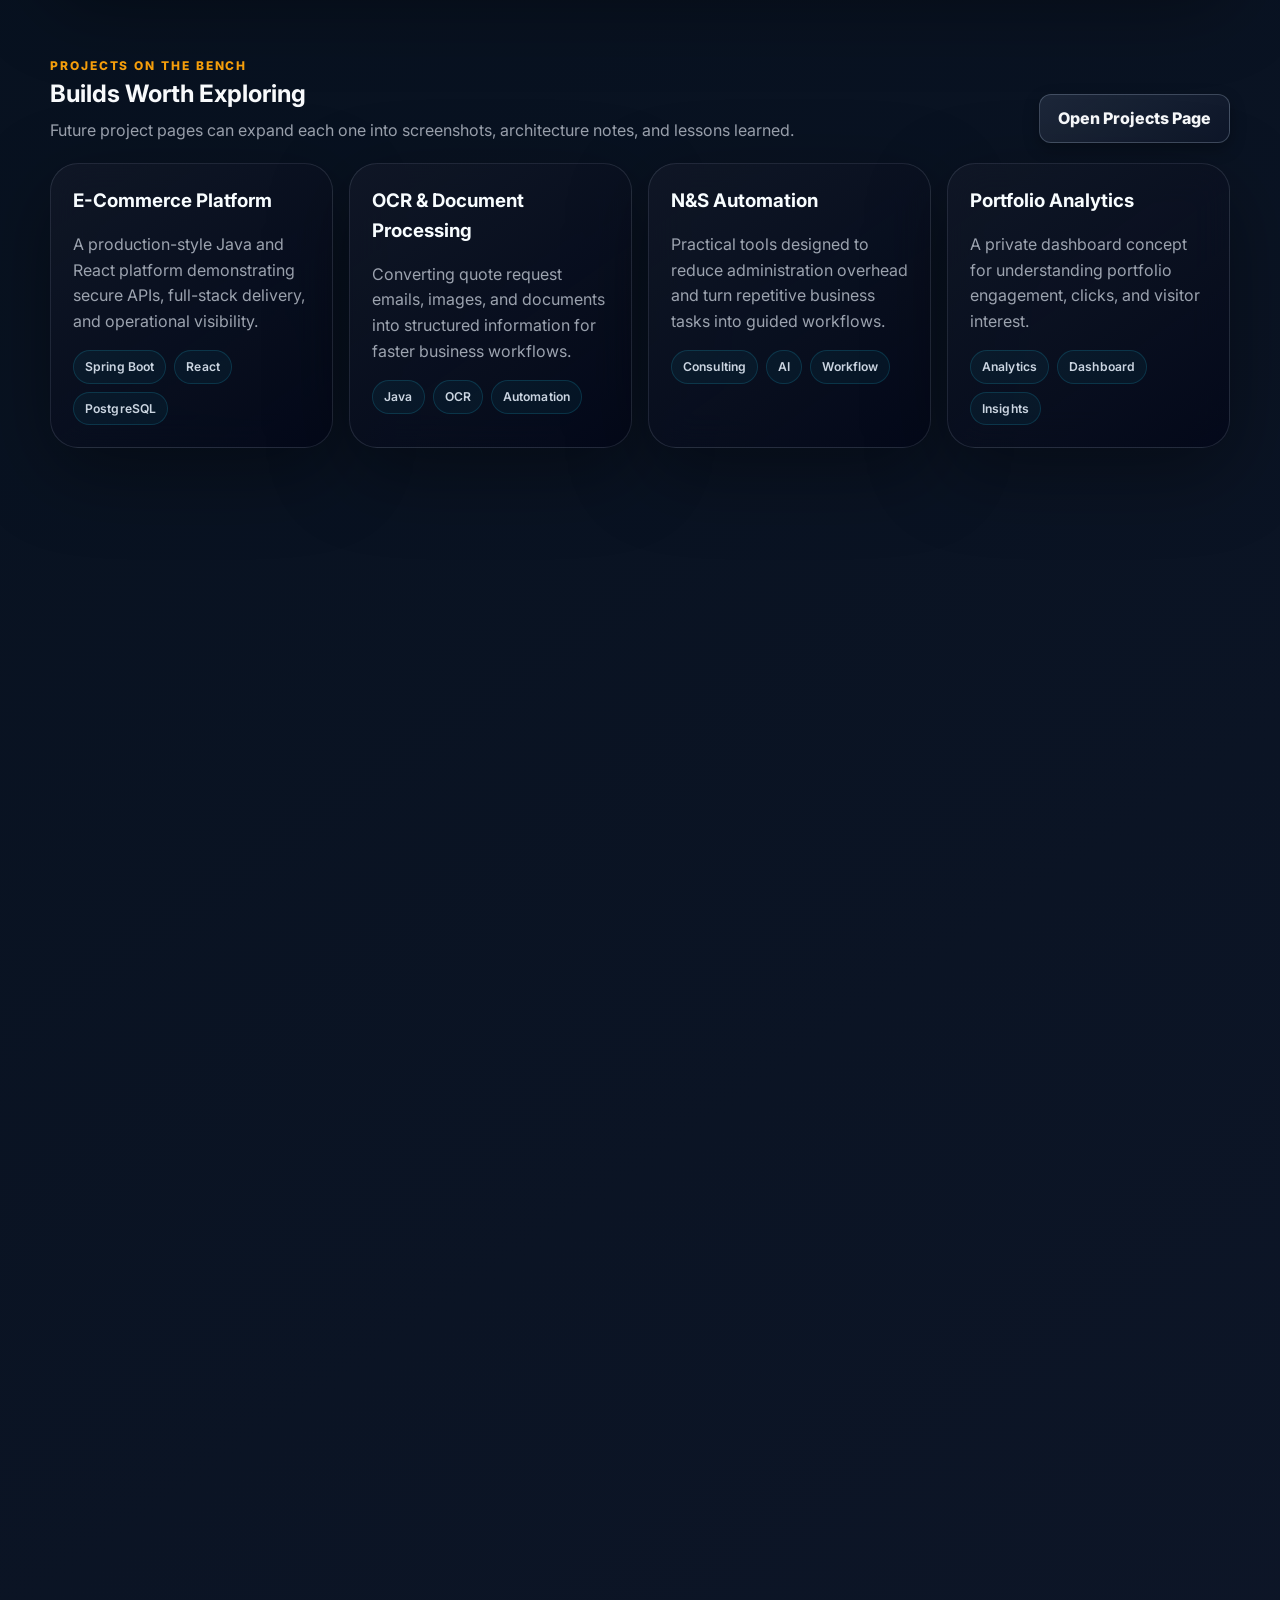
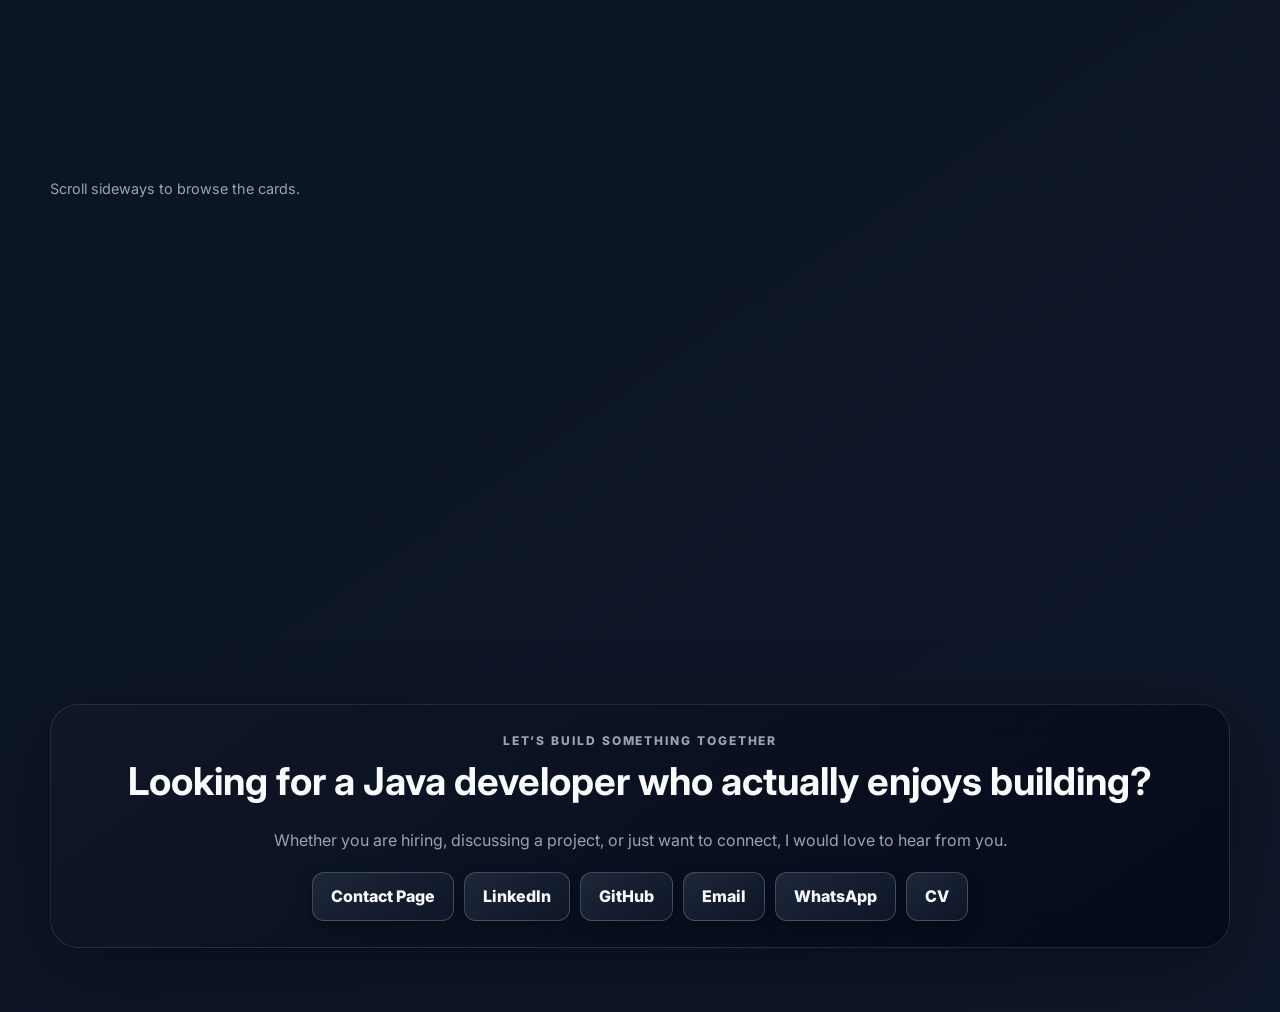
==== commit 72d99f21: "Portfolio audit: SEO, accessibility, dead-file cleanup, and content fixes - Add Open Graph and Twitt" ====
--- a/index.html
+++ b/index.html
@@ -6,6 +6,16 @@
   <meta name="referrer" content="strict-origin-when-cross-origin" />
   <meta name="description" content="Michael Westman Digital Workshop - Java Developer portfolio featuring projects, career journey, tools, creative work, and contact information." />
   <title>Michael Westman | Digital Workshop</title>
+  <!-- Open Graph / social sharing -->
+  <meta property="og:type" content="website" />
+  <meta property="og:url" content="https://mikeywestie.github.io/" />
+  <meta property="og:title" content="Michael Westman | Digital Workshop" />
+  <meta property="og:description" content="Michael Westman Digital Workshop — Java Developer building secure backend systems, full-stack web applications, and practical automation tools." />
+  <meta property="og:image" content="https://mikeywestie.github.io/profile.jpg" />
+  <meta name="twitter:card" content="summary_large_image" />
+  <meta name="twitter:title" content="Michael Westman | Digital Workshop" />
+  <meta name="twitter:description" content="Michael Westman Digital Workshop — Java Developer building secure backend systems, full-stack web applications, and practical automation tools." />
+  <meta name="twitter:image" content="https://mikeywestie.github.io/profile.jpg" />
   <link rel="icon" href="public/favicon.png" sizes="32x32">
   <link rel="apple-touch-icon" href="public/favicon.png">
   <link rel="stylesheet" href="assets/css/workshop.css" />
@@ -14,7 +24,7 @@
 <a class="skip-link" href="#main">Skip to content</a>
 <div class="shell">
   <header class="topbar">
-    <a class="brand" href="index.html" aria-label="Michael Westman Digital Workshop Home"><strong>Michael Westman</strong><span>Full-Stack Java · Digital Workshop</span></a>
+    <a class="brand" href="index.html" aria-label="Michael Westman Digital Workshop home"><strong>Michael Westman</strong><span>Full-Stack Java · Digital Workshop</span></a>
     <nav class="nav" aria-label="Workshop navigation">
       <a href="index.html" aria-current="page" class="active">Home</a>
       <a href="workshop-projects.html">Projects</a>
@@ -27,7 +37,7 @@
   <main id="main">
     <section class="hero-grid" aria-label="Digital Workshop introduction">
       <aside class="profile-card">
-        <div class="profile-frame"><img src="profile.jpg" alt="Michael Westman" /></div>
+        <div class="profile-frame"><img src="profile.jpg" alt="Michael Westman" width="330" height="356" /></div>
         <div><p class="section-kicker">Builder Profile</p><h2>Michael Westman</h2><p>Java Developer focused on secure backend systems, practical web applications, and AI-assisted tools.</p></div>
         <div class="status-stack" aria-label="Current professional profile"><div class="status-pill"><span>Johannesburg, South Africa</span></div><div class="status-pill"><span>Java • Spring Boot • React</span></div><div class="status-pill"><span>Backend • APIs • Automation</span></div></div>
       </aside>
@@ -40,7 +50,7 @@
       </section>
     </section>
 
-    <section class="section"><div class="section-header"><div><p class="section-kicker">Workshop Introduction</p><h2>Before We Begin</h2><p>Take a quick tour of who I am, what I build, and what drives my passion for software engineering.</p></div></div><article class="workbench-card"><div><p class="section-kicker">Meet Michael Westman</p><h2>More Than A Java Developer</h2><p>This workshop contains projects, career milestones, creative experiments, community involvement, and everything I've learned while building software.</p><p>If you only watch one thing on this website, start with this introduction.</p><div class="card-tags"><span>Career</span><span>Projects</span><span>Creativity</span><span>Community</span></div><div class="actions"><a class="button primary" href="workshop-career.html">Explore My Journey</a></div></div><div><video controls preload="metadata" style="width:100%;border-radius:18px;border:1px solid rgba(0,255,255,0.15);background:#000;"><source src="public/videos/intro_video.mp4" type="video/mp4">Your browser does not support the video tag.</video></div></article></section>
+    <section class="section"><div class="section-header"><div><p class="section-kicker">Workshop Introduction</p><h2>Before We Begin</h2><p>Take a quick tour of who I am, what I build, and what drives my passion for software engineering.</p></div></div><article class="workbench-card"><div><p class="section-kicker">Meet Michael Westman</p><h2>More Than A Java Developer</h2><p>This workshop contains projects, career milestones, creative experiments, community involvement, and everything I've learned while building software.</p><p>If you only watch one thing on this website, start with this introduction.</p><div class="card-tags"><span>Career</span><span>Projects</span><span>Creativity</span><span>Community</span></div><div class="actions"><a class="button primary" href="workshop-career.html">Explore My Journey</a></div></div><div><video class="workbench-video" controls preload="metadata"><source src="public/videos/intro_video.mp4" type="video/mp4">Your browser does not support the video tag.</video></div></article></section>
 
     <section class="section" id="workbench"><div class="section-header"><div><p class="section-kicker">Currently On The Workbench</p><h2>Featured Build</h2><p>The project visitors should open first.</p></div><span class="live-badge"><span class="dot" aria-hidden="true"></span> Live Demo</span></div><article class="workbench-card"><div><p class="section-kicker">Full-Stack Platform</p><h2>Event-Driven E-Commerce Platform</h2><p>A deployed e-commerce platform built with Spring Boot, React, PostgreSQL, JWT authentication, inventory controls, coupons, checkout, payment simulation, admin dashboards, and live system health monitoring.</p><div class="stack-row"><span>Java 21</span><span>Spring Boot</span><span>React</span><span>PostgreSQL</span><span>JWT</span><span>Docker</span><span>Kafka-ready</span></div><div class="actions"><a class="button primary" href="https://mikeywestie.github.io/ecommerce-admin-ui" target="_blank" rel="noreferrer">Open Live Demo</a><a class="button" href="https://github.com/mikeywestie/ecommerce-api" target="_blank" rel="noreferrer">Backend Repo</a><a class="button" href="https://github.com/mikeywestie/ecommerce-admin-ui" target="_blank" rel="noreferrer">Frontend Repo</a><a class="button" href="workshop-projects.html">More Projects</a></div></div><div class="workbench-visual" aria-label="Decorative project status monitor"><div class="status-pill"><span>API Health</span><span class="dot" aria-hidden="true"></span></div><div class="monitor-line"><span style="--w:92%"></span></div><div class="status-pill"><span>Inventory Module</span><span>Online</span></div><div class="monitor-line"><span style="--w:78%"></span></div><div class="status-pill"><span>Admin Dashboard</span><span>Live</span></div><div class="monitor-line"><span style="--w:86%"></span></div></div></article></section>
 
@@ -48,13 +58,13 @@
 
     <section class="section" id="journey"><div class="section-header"><div><p class="section-kicker">Engineering Journey</p><h2>From Operations To Enterprise Java</h2><p>A compact preview of the career story. The full recruiter-focused career page has the detail.</p></div><a class="button" href="workshop-career.html">Open Career Page</a></div><div class="journey"><div class="journey-step"><strong>Tiauto</strong><span>Technical foundation</span></div><div class="journey-step"><strong>MHA</strong><span>Legacy desktop dev → web dev role</span></div><div class="journey-step"><strong>Cash Connect</strong><span>Support & development</span></div><div class="journey-step"><strong>BMW</strong><span>Enterprise systems</span></div><div class="journey-step"><strong>PPS</strong><span>Secure Java APIs</span></div><div class="journey-step"><strong>Stanchion</strong><span>Payment systems</span></div><div class="journey-step"><strong>N&S</strong><span>Automation consulting</span></div></div></section>
 
-    <section class="section" id="recognition"><div class="section-header"><div><p class="section-kicker">Recognition</p><h2>HackerRank Orchestrate — June 2026</h2><p>Built and deployed an AI agent in HackerRank’s Orchestrate hackathon series.</p></div><span class="live-badge"><span class="dot" aria-hidden="true"></span> Verified</span></div><article class="cert-card"><a class="cert-link" href="public/images/orchestrate-certificate.gif" target="_blank" rel="noopener noreferrer" aria-label="Open full HackerRank Orchestrate certificate"><img class="cert-img" src="public/images/orchestrate-certificate.gif" alt="HackerRank Orchestrate June 2026 certificate — Mikey Westman, final rank 991 of 1,773"></a><div class="cert-body"><p class="section-kicker">AI Agent Hackathon</p><h3>Finished #991 of 1,773 who completed the challenge</h3><p class="cert-meta">Around 5,500 developers registered for the June 2026 edition; 1,773 saw it through by building and deploying a working AI agent. Finishing put my result ahead of the majority who signed up but never shipped.</p><div class="actions"><a class="button" href="public/images/orchestrate-certificate.gif" target="_blank" rel="noopener noreferrer">View full certificate</a></div></div></article></section>
+    <section class="section" id="recognition"><div class="section-header"><div><p class="section-kicker">Recognition</p><h2>HackerRank Orchestrate — June 2026</h2><p>Built and deployed an AI agent in HackerRank’s Orchestrate hackathon series.</p></div><span class="live-badge"><span class="dot" aria-hidden="true"></span> Verified</span></div><article class="cert-card"><a class="cert-link" href="public/images/orchestrate-certificate.gif" target="_blank" rel="noopener noreferrer" aria-label="Open full HackerRank Orchestrate certificate"><img class="cert-img" src="public/images/orchestrate-certificate.gif" alt="HackerRank Orchestrate June 2026 certificate — Mikey Westman, final rank 991 of 1,773" loading="lazy"></a><div class="cert-body"><p class="section-kicker">AI Agent Hackathon</p><h3>Finished #991 of 1,773 who completed the challenge</h3><p class="cert-meta">Around 5,500 developers registered for the June 2026 edition; 1,773 saw it through by building and deploying a working AI agent. Finishing put my result ahead of the majority who signed up but never shipped.</p><div class="actions"><a class="button" href="public/images/orchestrate-certificate.gif" target="_blank" rel="noopener noreferrer">View full certificate</a></div></div></article></section>
 
-    <section class="section" id="projects"><div class="section-header"><div><p class="section-kicker">Projects On The Bench</p><h2>Builds Worth Exploring</h2><p>Future project pages can expand each one into screenshots, architecture notes, and lessons learned.</p></div><a class="button" href="workshop-projects.html">Open Projects Page</a></div><div class="grid-2"><article class="mini-card"><h3>E-Commerce Platform</h3><p>A production-style Java and React platform demonstrating secure APIs, full-stack delivery, and operational visibility.</p><div class="card-tags"><span>Spring Boot</span><span>React</span><span>PostgreSQL</span></div></article><article class="mini-card"><h3>OCR & Document Processing</h3><p>Converting quote request emails, images, and documents into structured information for faster business workflows.</p><div class="card-tags"><span>Java</span><span>OCR</span><span>Automation</span></div></article><article class="mini-card"><h3>N&S Automation</h3><p>Practical tools designed to reduce administration overhead and turn repetitive business tasks into guided workflows.</p><div class="card-tags"><span>Consulting</span><span>AI</span><span>Workflow</span></div></article><article class="mini-card"><h3>Portfolio Analytics</h3><p>A private dashboard concept for understanding portfolio engagement, clicks, and visitor interest.</p><div class="card-tags"><span>Analytics</span><span>Dashboard</span><span>Insights</span></div></article></div></section>
+    <section class="section" id="projects"><div class="section-header"><div><p class="section-kicker">Projects On The Bench</p><h2>Builds Worth Exploring</h2><p>Future project pages can expand each one into screenshots, architecture notes, and lessons learned.</p></div><a class="button" href="workshop-projects.html">Open Projects Page</a></div><div class="grid-2"><article class="mini-card"><h3>E-Commerce Platform</h3><p>A production-style Java and React platform demonstrating secure APIs, full-stack delivery, and operational visibility.</p><div class="card-tags"><span>Spring Boot</span><span>React</span><span>PostgreSQL</span></div></article><article class="mini-card"><h3>OCR & Document Processing</h3><p>Converting quote request emails, images, and documents into structured information for faster business workflows.</p><div class="card-tags"><span>Java</span><span>OCR</span><span>Automation</span></div></article><article class="mini-card"><h3>N&S Automation</h3><p>Practical tools designed to reduce administration overhead and turn repetitive business tasks into guided workflows.</p><div class="card-tags"><span>Consulting</span><span>AI</span><span>Workflow</span></div></article><article class="mini-card"><h3>Portfolio Analytics</h3><p>A private dashboard concept for understanding portfolio engagement, clicks, and visitor interest.</p><div class="card-tags"><span>Analytics</span><span>Dashboard</span><span>Insights</span></div></article><article class="mini-card"><h3>QuoteFlow Mobile</h3><p>Native Android quotation management app built with Kotlin and Jetpack Compose. Signed APK releases available.</p><div class="card-tags"><span>Kotlin</span><span>Jetpack Compose</span><span>Android</span></div><div class="actions"><a class="button primary" href="quoteflow-mobile.html">Open App Page</a></div></article></div></section>
 
     <section class="section"><div class="section-header"><div><p class="section-kicker">Beyond The Keyboard</p><h2>The Human Side</h2><p>The part that makes the portfolio feel like Michael, not just another CV online.</p></div><a class="button" href="workshop-creative.html">Open Creative Page</a></div><div class="grid-4"><article class="note-card"><h3>Piano</h3><p>Music, practice, and creative expression away from the IDE.</p></article><article class="note-card"><h3>Nature Documentaries</h3><p>AI-assisted wildlife storytelling and educational video experiments.</p></article><article class="note-card"><h3>Helping Paws</h3><p>Community involvement supporting animal welfare initiatives.</p></article><article class="note-card"><h3>AI Experiments</h3><p>Exploring how AI can support productivity, automation, and creativity.</p></article></div></section>
 
-    <section class="section"><div class="section-header"><div><p class="section-kicker">Thoughts From The Workshop</p><h2>Thoughts of the day</h2><p>A carousel of reflections, music, creative work, and lessons — redesigned as cards in the current workshop theme.</p></div></div><div class="thoughts-carousel-wrap" aria-label="Thoughts carousel"><div class="thoughts-carousel"><a class="note-card thought-slide" href="https://www.linkedin.com/posts/michael-westman-219178188_some-thoughts-software-engineering-has-been-activity-7465069676302057473-0EI7" target="_blank" rel="noreferrer"><div><div class="thought-meta"><span>Engineering Reflection</span><span>01</span></div><h3>Software Engineering Introspection</h3><p>Growth, consistency, architecture, and building confidence through practical software engineering.</p></div><div class="card-tags"><span>Engineering</span><span>Growth</span><span>Consistency</span></div><span class="thought-slide-link">View Post →</span></a><a class="note-card thought-slide" href="https://www.linkedin.com/posts/alexxubyte_systemdesign-coding-interviewtips-activity-7442240677155016704-UBO3" target="_blank" rel="noreferrer"><div><div class="thought-meta"><span>System Design</span><span>02</span></div><h3>Authentication Architecture</h3><p>A useful comparison of session-based authentication and JWT-based authentication for backend systems.</p></div><div class="card-tags"><span>Authentication</span><span>JWT</span><span>System Design</span></div><span class="thought-slide-link">View Post →</span></a><a class="note-card thought-slide" href="https://www.linkedin.com/posts/michael-westman-219178188_ai-personalbrand-techlife-activity-7429799007041871872-4KaF" target="_blank" rel="noreferrer"><div><div class="thought-meta"><span>AI &amp; Creativity</span><span>03</span></div><h3>AI &amp; Personal Brand</h3><p>How AI can support self-expression, learning, communication, and the creative side of a technical journey.</p></div><div class="card-tags"><span>AI</span><span>Personal Brand</span><span>Tech Life</span></div><span class="thought-slide-link">View Post →</span></a><a class="note-card thought-slide" href="https://www.youtube.com/watch?v=DWg-wDjFxkU" target="_blank" rel="noreferrer"><div><div class="thought-meta"><span>Original Music</span><span>04</span></div><h3>Mikey Code Cheat Sheet</h3><p>A personal song release blending technology, creativity, and music into a uniquely developer-inspired track.</p></div><div class="card-tags"><span>Music</span><span>Creativity</span><span>AI Music</span></div><span class="thought-slide-link">Listen →</span></a><a class="note-card thought-slide" href="https://www.youtube.com/watch?v=fQUs7IWWmes" target="_blank" rel="noreferrer"><div><div class="thought-meta"><span>Original Music</span><span>05</span></div><h3>One Of My Favourite Songs</h3><p>One of my favourite original releases and an example of how creativity extends beyond software engineering.</p></div><div class="card-tags"><span>Music</span><span>Songwriting</span><span>Creativity</span></div><span class="thought-slide-link">Listen →</span></a><a class="note-card thought-slide" href="https://www.youtube.com/watch?v=_-zqvizs9f4" target="_blank" rel="noreferrer"><div><div class="thought-meta"><span>Piano Performance</span><span>06</span></div><h3>Bohemian Rhapsody Piano Cover</h3><p>A personal piano performance of one of my favourite songs ever written.</p></div><div class="card-tags"><span>Piano</span><span>Music</span><span>Queen</span></div><span class="thought-slide-link">Watch →</span></a><a class="note-card thought-slide" href="https://youtu.be/q41ua4qjCXQ" target="_blank" rel="noreferrer"><div><div class="thought-meta"><span>Creative Documentary</span><span>07</span></div><h3>AI-Powered Penguin Documentary</h3><p>A wildlife storytelling experiment combining AI narration, editing, educational content, and nature documentary inspiration.</p></div><div class="card-tags"><span>AI</span><span>Documentary</span><span>Storytelling</span></div><span class="thought-slide-link">Watch →</span></a><a class="note-card thought-slide" href="https://www.linkedin.com/posts/azuza-siyothula_dataengineering-python-etl-ugcPost-7442900399298129920-l77P" target="_blank" rel="noreferrer"><div><div class="thought-meta"><span>Community Learning</span><span>08</span></div><h3>Data Engineering Project Insights</h3><p>A shared project from a fellow technology professional that highlights practical data engineering concepts and project execution.</p></div><div class="card-tags"><span>Data Engineering</span><span>ETL</span><span>Learning</span></div><span class="thought-slide-link">View Post →</span></a></div><p class="thoughts-hint">Scroll sideways to browse the cards.</p></div></section>
+    <section class="section"><div class="section-header"><div><p class="section-kicker">Thoughts From The Workshop</p><h2>Thoughts of the day</h2><p>A carousel of reflections, music, creative work, and lessons — redesigned as cards in the current workshop theme.</p></div></div><div class="thoughts-carousel-wrap" aria-label="Thoughts carousel"><div class="thoughts-carousel"><a class="note-card thought-slide" href="https://www.linkedin.com/posts/michael-westman-219178188_some-thoughts-software-engineering-has-been-activity-7465069676302057473-0EI7" target="_blank" rel="noreferrer"><div><div class="thought-meta"><span>Engineering Reflection</span><span>01</span></div><h3>Software Engineering Introspection</h3><p>Growth, consistency, architecture, and building confidence through practical software engineering.</p></div><div class="card-tags"><span>Engineering</span><span>Growth</span><span>Consistency</span></div><span class="thought-slide-link">View Post →</span></a><a class="note-card thought-slide" href="https://www.linkedin.com/posts/alexxubyte_systemdesign-coding-interviewtips-activity-7442240677155016704-UBO3" target="_blank" rel="noreferrer"><div><div class="thought-meta"><span>System Design</span><span>02</span></div><h3>Authentication Architecture</h3><p>A useful comparison of session-based authentication and JWT-based authentication for backend systems.</p></div><div class="card-tags"><span>Authentication</span><span>JWT</span><span>System Design</span></div><span class="thought-slide-link">View Post →</span></a><a class="note-card thought-slide" href="https://www.linkedin.com/posts/michael-westman-219178188_ai-personalbrand-techlife-activity-7429799007041871872-4KaF" target="_blank" rel="noreferrer"><div><div class="thought-meta"><span>AI &amp; Creativity</span><span>03</span></div><h3>AI &amp; Personal Brand</h3><p>How AI can support self-expression, learning, communication, and the creative side of a technical journey.</p></div><div class="card-tags"><span>AI</span><span>Personal Brand</span><span>Tech Life</span></div><span class="thought-slide-link">View Post →</span></a><a class="note-card thought-slide" href="https://www.youtube.com/watch?v=DWg-wDjFxkU" target="_blank" rel="noreferrer"><div><div class="thought-meta"><span>Original Music</span><span>04</span></div><h3>Mikey Code Cheat Sheet</h3><p>A personal song release blending technology, creativity, and music into a uniquely developer-inspired track.</p></div><div class="card-tags"><span>Music</span><span>Creativity</span><span>AI Music</span></div><span class="thought-slide-link">Listen →</span></a><a class="note-card thought-slide" href="https://www.youtube.com/watch?v=fQUs7IWWmes" target="_blank" rel="noreferrer"><div><div class="thought-meta"><span>Original Music</span><span>05</span></div><h3>One Of My Favourite Songs</h3><p>One of my favourite original releases and an example of how creativity extends beyond software engineering.</p></div><div class="card-tags"><span>Music</span><span>Songwriting</span><span>Creativity</span></div><span class="thought-slide-link">Listen →</span></a><a class="note-card thought-slide" href="https://www.youtube.com/watch?v=_-zqvizs9f4" target="_blank" rel="noreferrer"><div><div class="thought-meta"><span>Piano Performance</span><span>06</span></div><h3>Bohemian Rhapsody Piano Cover</h3><p>A personal piano performance of one of my favourite songs ever written.</p></div><div class="card-tags"><span>Piano</span><span>Music</span><span>Queen</span></div><span class="thought-slide-link">Watch →</span></a><a class="note-card thought-slide" href="https://youtu.be/q41ua4qjCXQ" target="_blank" rel="noreferrer"><div><div class="thought-meta"><span>Creative Documentary</span><span>07</span></div><h3>AI-Powered Penguin Documentary</h3><p>A wildlife storytelling experiment combining AI narration, editing, educational content, and nature documentary inspiration.</p></div><div class="card-tags"><span>AI</span><span>Documentary</span><span>Storytelling</span></div><span class="thought-slide-link">Watch →</span></a><a class="note-card thought-slide" href="https://www.youtube.com/playlist?list=PL15W9Bkp8wCh2xHU5_jdl0YSpnUgIRgsf" target="_blank" rel="noreferrer"><div><div class="thought-meta"><span>AI Music Lab</span><span>08</span></div><h3>AI Music Lab — Full Playlist</h3><p>Original AI-assisted music experiments blending creative production, technology, and personal expression into a growing playlist.</p></div><div class="card-tags"><span>Music</span><span>AI</span><span>Creativity</span></div><span class="thought-slide-link">Listen →</span></a></div><p class="thoughts-hint">Scroll sideways to browse the cards.</p></div></section>
 
     <section class="section"><article class="workbench-card"><div><p class="section-kicker">Ready To Explore?</p><h2>Interested in working together?</h2><p>Start with my flagship project, review my career journey, download my CV, or reach out directly. The goal of this workshop is simple: make it easy to see what I build and how I think.</p><div class="card-tags"><span>Hiring</span><span>Projects</span><span>CV</span><span>Contact</span></div></div><div class="workbench-visual"><div class="actions"><a class="button primary" href="workshop-projects.html">View Projects</a><a class="button amber" href="Michael-Westman-CV.pdf" download>Download CV</a><a class="button" href="workshop-contact.html">Contact Me</a></div></div></article></section>
   </main>
--- a/assets/css/workshop.css
+++ b/assets/css/workshop.css
@@ -306,7 +306,7 @@
   display: flex;
   flex-wrap: wrap;
   gap: 10px;
-  margin-top: 22px;
+  margin-top: 18px;
 }
 
 .button.primary {
@@ -768,8 +768,34 @@
   border-color: rgba(34, 211, 238, .55);
 }
 
-/* Consistent spacing around action rows, and a clear gap to adjacent tags
-   (fixes buttons crowding the tags in cards like "Helping Paws" and Contact). */
-.actions { margin-top: 18px; }
+/* Consistent spacing: clear gap when actions and tags are adjacent. */
 .actions + .card-tags,
 .card-tags + .actions { margin-top: 14px; }
+
+/* Intro video embedded inside a workbench-card. */
+.workbench-video {
+  width: 100%;
+  border-radius: 18px;
+  border: 1px solid rgba(34, 211, 238, .15);
+  background: #000;
+  display: block;
+}
+
+/* Contact page: cyan glow behind the hero panel. */
+.contact-hero-glow {
+  position: relative;
+  overflow: hidden;
+}
+.contact-hero-glow::before {
+  content: "";
+  position: absolute;
+  width: 340px;
+  height: 340px;
+  left: 120px;
+  top: 70px;
+  background: radial-gradient(circle, rgba(0, 217, 255, .18), transparent 65%);
+  filter: blur(12px);
+  pointer-events: none;
+  z-index: 0;
+}
+.contact-hero-glow > * { position: relative; z-index: 1; }
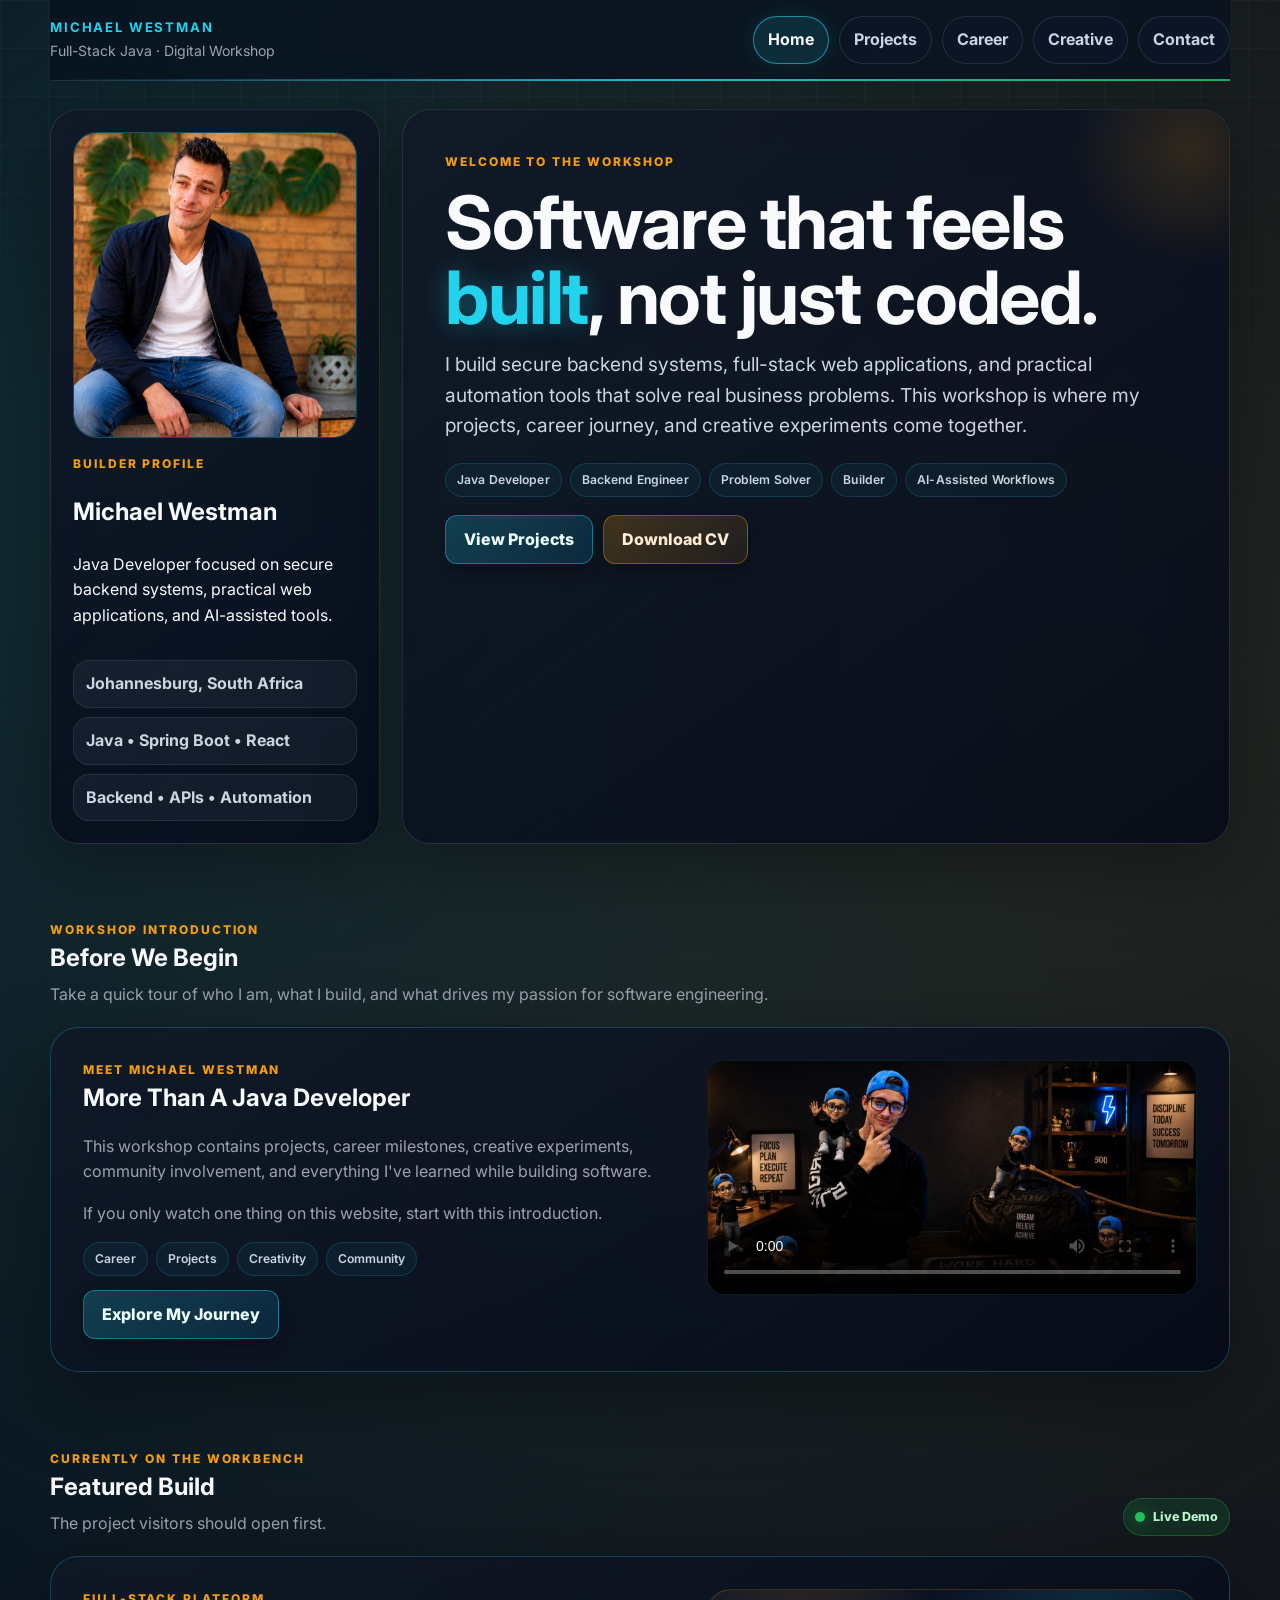
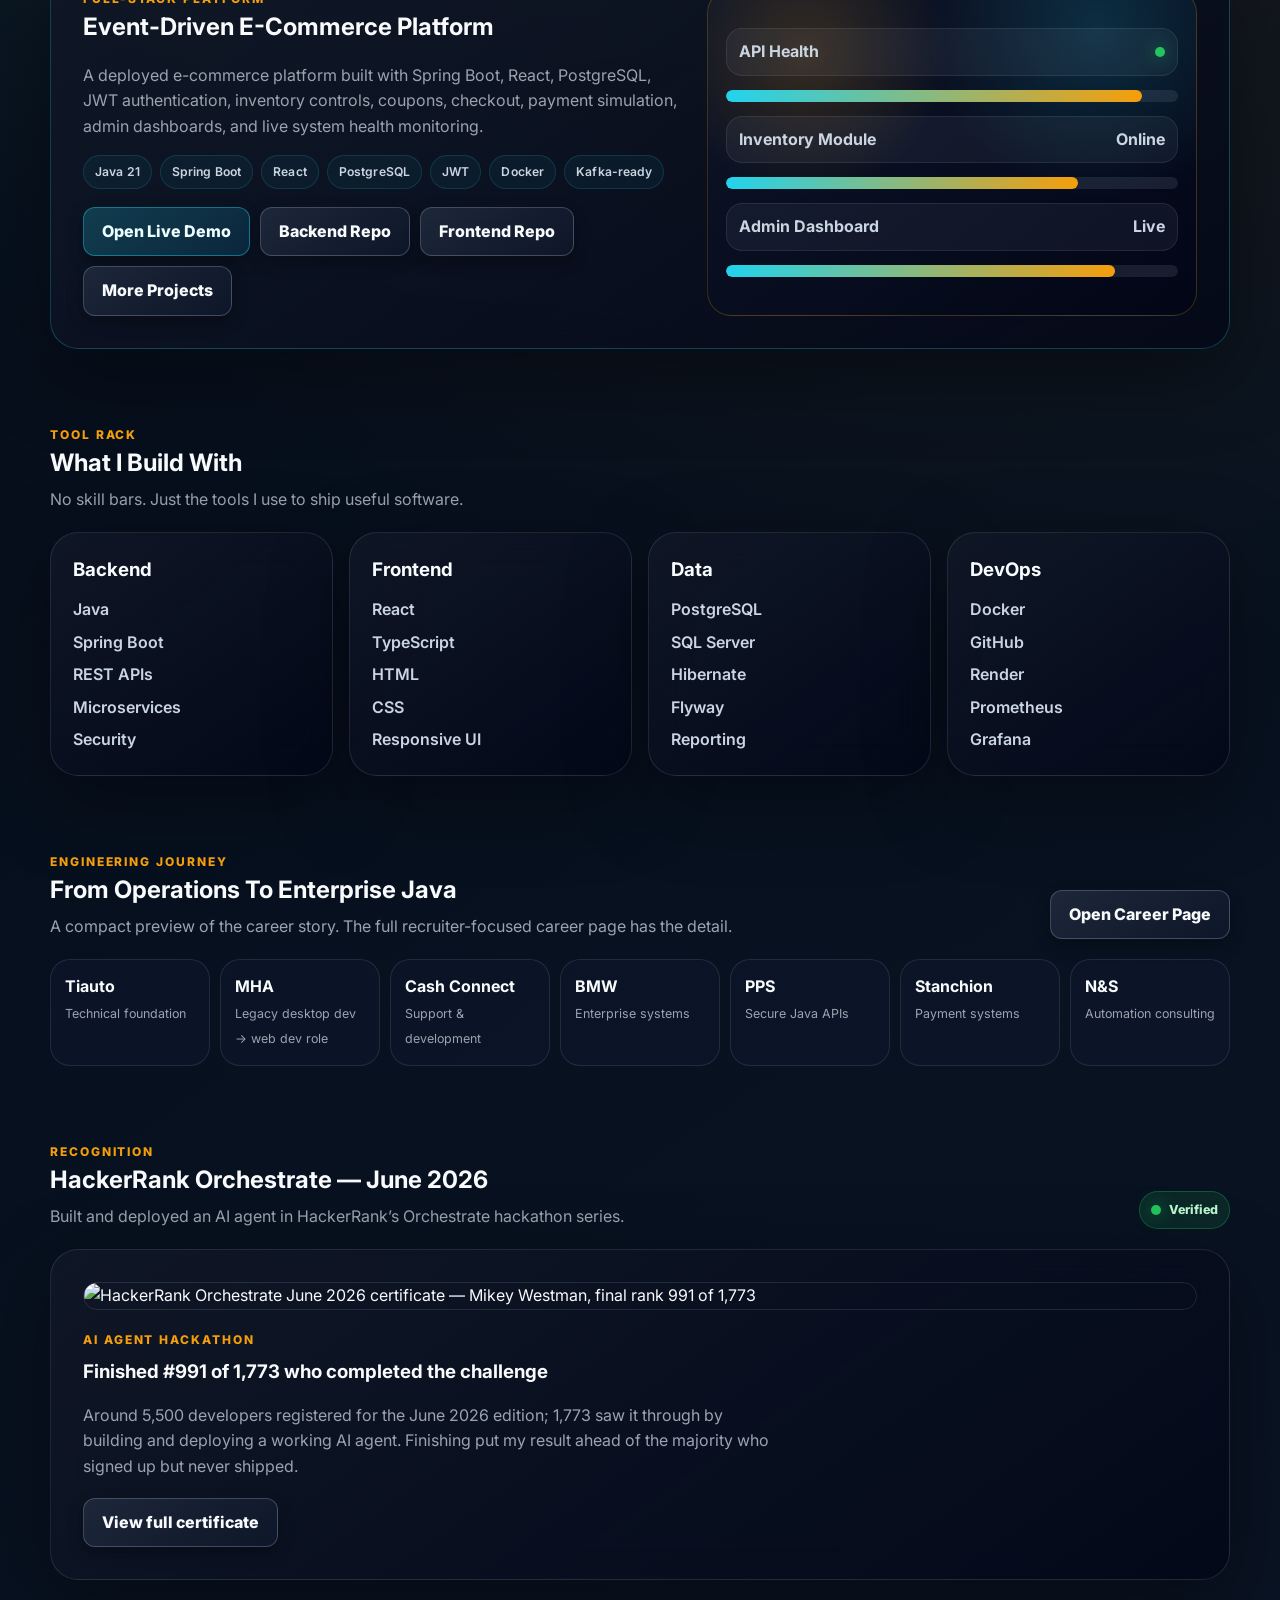
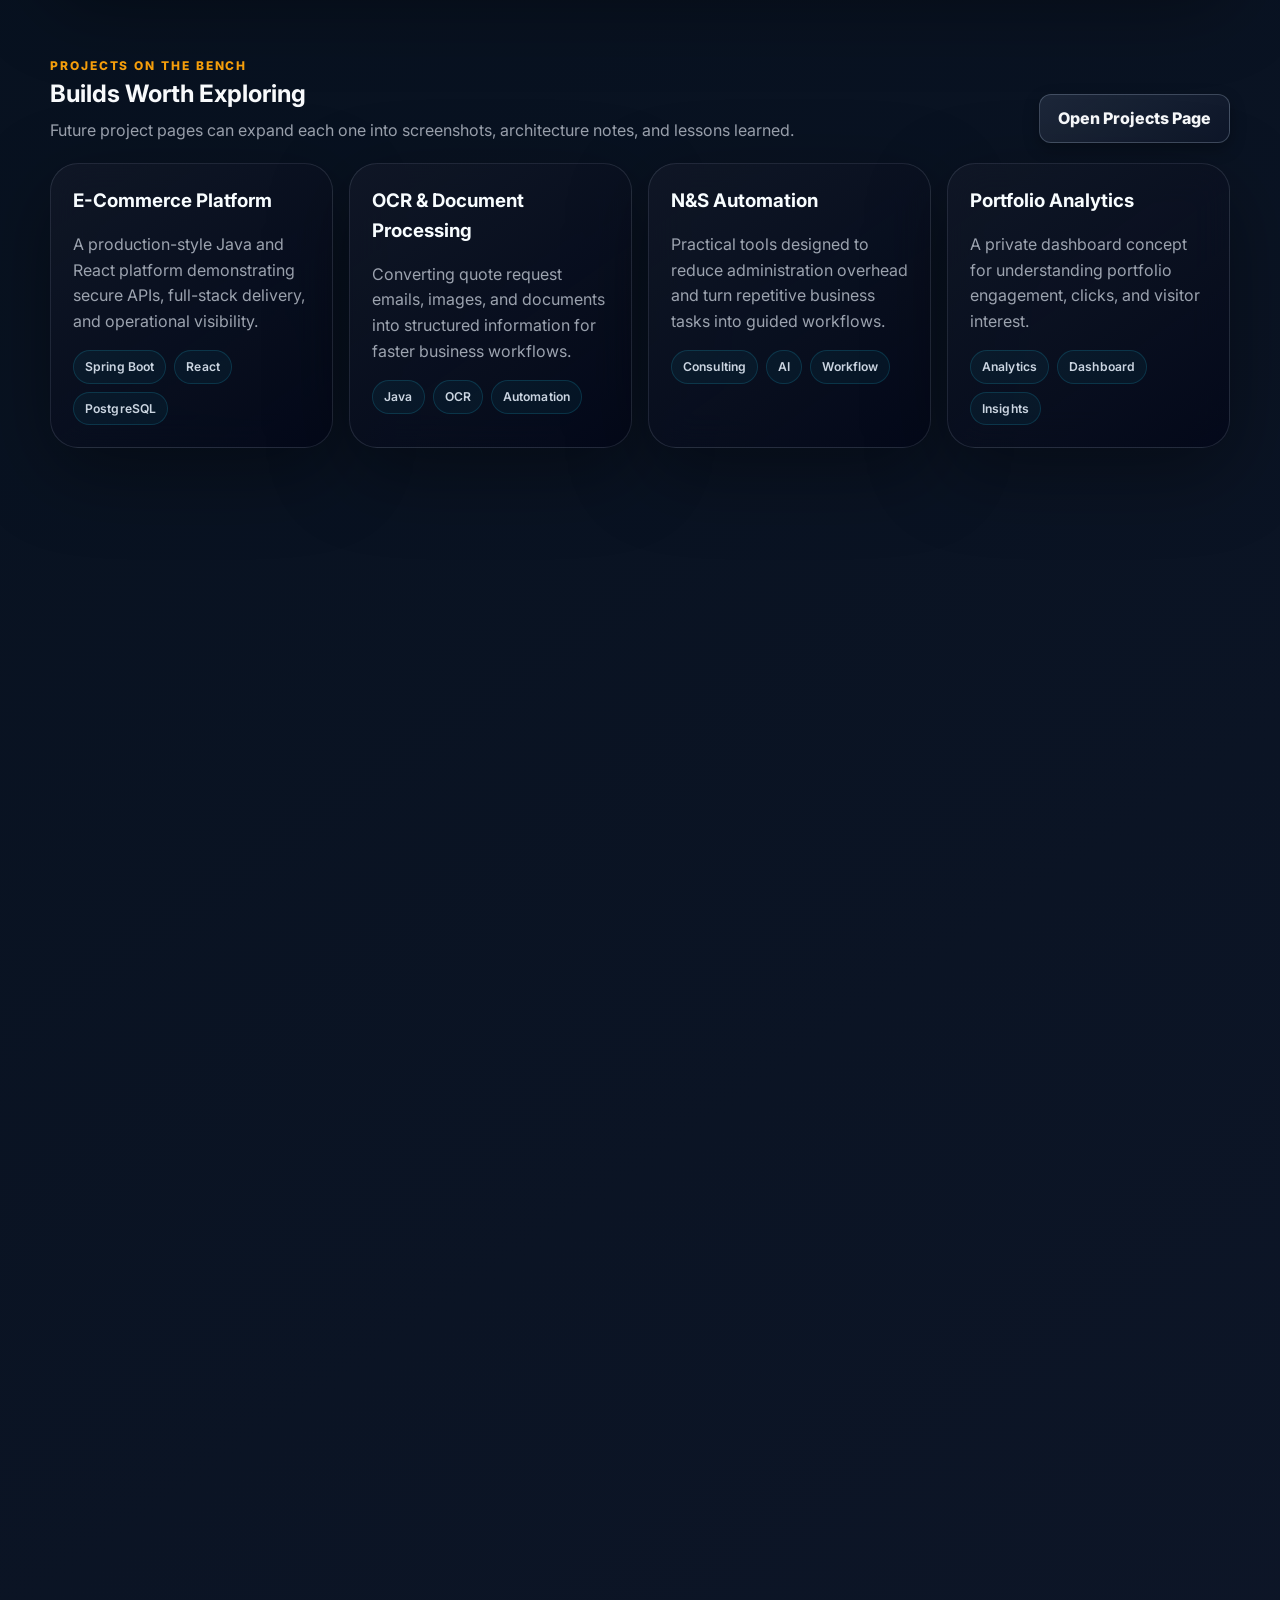
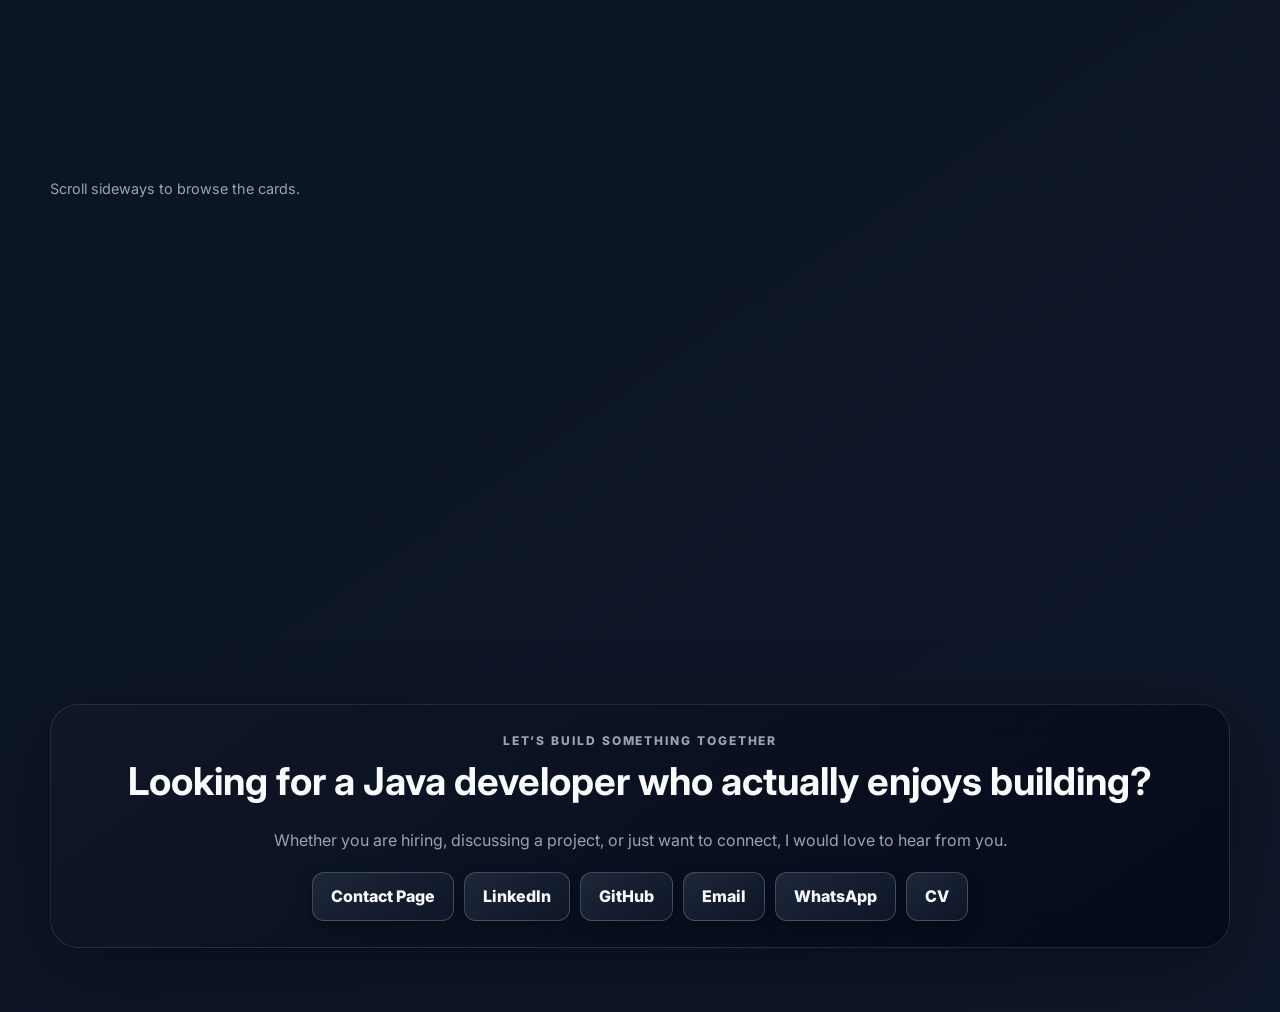
==== commit 28933579: "Portfolio audit fixes: nav, SEO, accessibility, and UX improvements - Add video poster attribute (in" ====
--- a/index.html
+++ b/index.html
@@ -50,7 +50,7 @@
       </section>
     </section>
 
-    <section class="section"><div class="section-header"><div><p class="section-kicker">Workshop Introduction</p><h2>Before We Begin</h2><p>Take a quick tour of who I am, what I build, and what drives my passion for software engineering.</p></div></div><article class="workbench-card"><div><p class="section-kicker">Meet Michael Westman</p><h2>More Than A Java Developer</h2><p>This workshop contains projects, career milestones, creative experiments, community involvement, and everything I've learned while building software.</p><p>If you only watch one thing on this website, start with this introduction.</p><div class="card-tags"><span>Career</span><span>Projects</span><span>Creativity</span><span>Community</span></div><div class="actions"><a class="button primary" href="workshop-career.html">Explore My Journey</a></div></div><div><video class="workbench-video" controls preload="metadata"><source src="public/videos/intro_video.mp4" type="video/mp4">Your browser does not support the video tag.</video></div></article></section>
+    <section class="section"><div class="section-header"><div><p class="section-kicker">Workshop Introduction</p><h2>Before We Begin</h2><p>Take a quick tour of who I am, what I build, and what drives my passion for software engineering.</p></div></div><article class="workbench-card"><div><p class="section-kicker">Meet Michael Westman</p><h2>More Than A Java Developer</h2><p>This workshop contains projects, career milestones, creative experiments, community involvement, and everything I've learned while building software.</p><p>If you only watch one thing on this website, start with this introduction.</p><div class="card-tags"><span>Career</span><span>Projects</span><span>Creativity</span><span>Community</span></div><div class="actions"><a class="button primary" href="workshop-career.html">Explore My Journey</a></div></div><div><video class="workbench-video" controls preload="metadata" poster="public/images/intro-poster.png"><source src="public/videos/intro_video.mp4" type="video/mp4">Your browser does not support the video tag.</video></div></article></section>
 
     <section class="section" id="workbench"><div class="section-header"><div><p class="section-kicker">Currently On The Workbench</p><h2>Featured Build</h2><p>The project visitors should open first.</p></div><span class="live-badge"><span class="dot" aria-hidden="true"></span> Live Demo</span></div><article class="workbench-card"><div><p class="section-kicker">Full-Stack Platform</p><h2>Event-Driven E-Commerce Platform</h2><p>A deployed e-commerce platform built with Spring Boot, React, PostgreSQL, JWT authentication, inventory controls, coupons, checkout, payment simulation, admin dashboards, and live system health monitoring.</p><div class="stack-row"><span>Java 21</span><span>Spring Boot</span><span>React</span><span>PostgreSQL</span><span>JWT</span><span>Docker</span><span>Kafka-ready</span></div><div class="actions"><a class="button primary" href="https://mikeywestie.github.io/ecommerce-admin-ui" target="_blank" rel="noreferrer">Open Live Demo</a><a class="button" href="https://github.com/mikeywestie/ecommerce-api" target="_blank" rel="noreferrer">Backend Repo</a><a class="button" href="https://github.com/mikeywestie/ecommerce-admin-ui" target="_blank" rel="noreferrer">Frontend Repo</a><a class="button" href="workshop-projects.html">More Projects</a></div></div><div class="workbench-visual" aria-label="Decorative project status monitor"><div class="status-pill"><span>API Health</span><span class="dot" aria-hidden="true"></span></div><div class="monitor-line"><span style="--w:92%"></span></div><div class="status-pill"><span>Inventory Module</span><span>Online</span></div><div class="monitor-line"><span style="--w:78%"></span></div><div class="status-pill"><span>Admin Dashboard</span><span>Live</span></div><div class="monitor-line"><span style="--w:86%"></span></div></div></article></section>
 
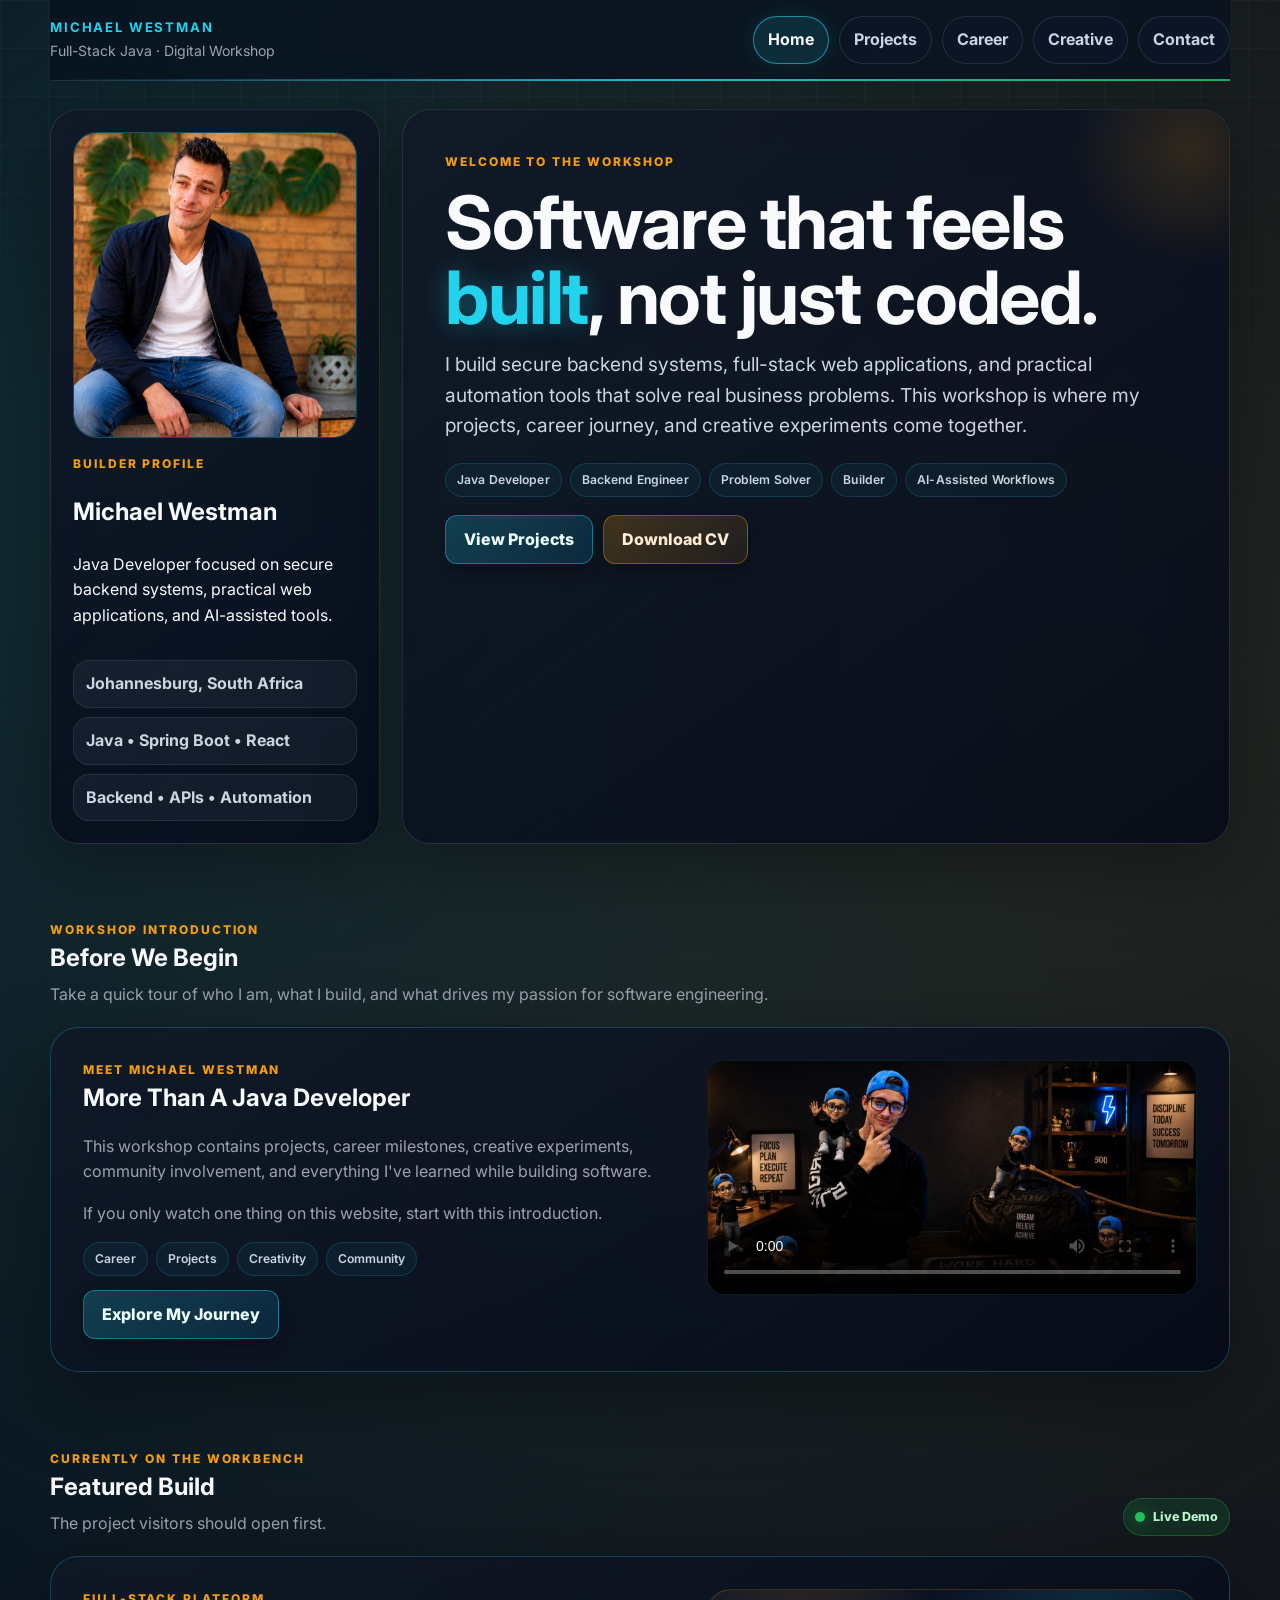
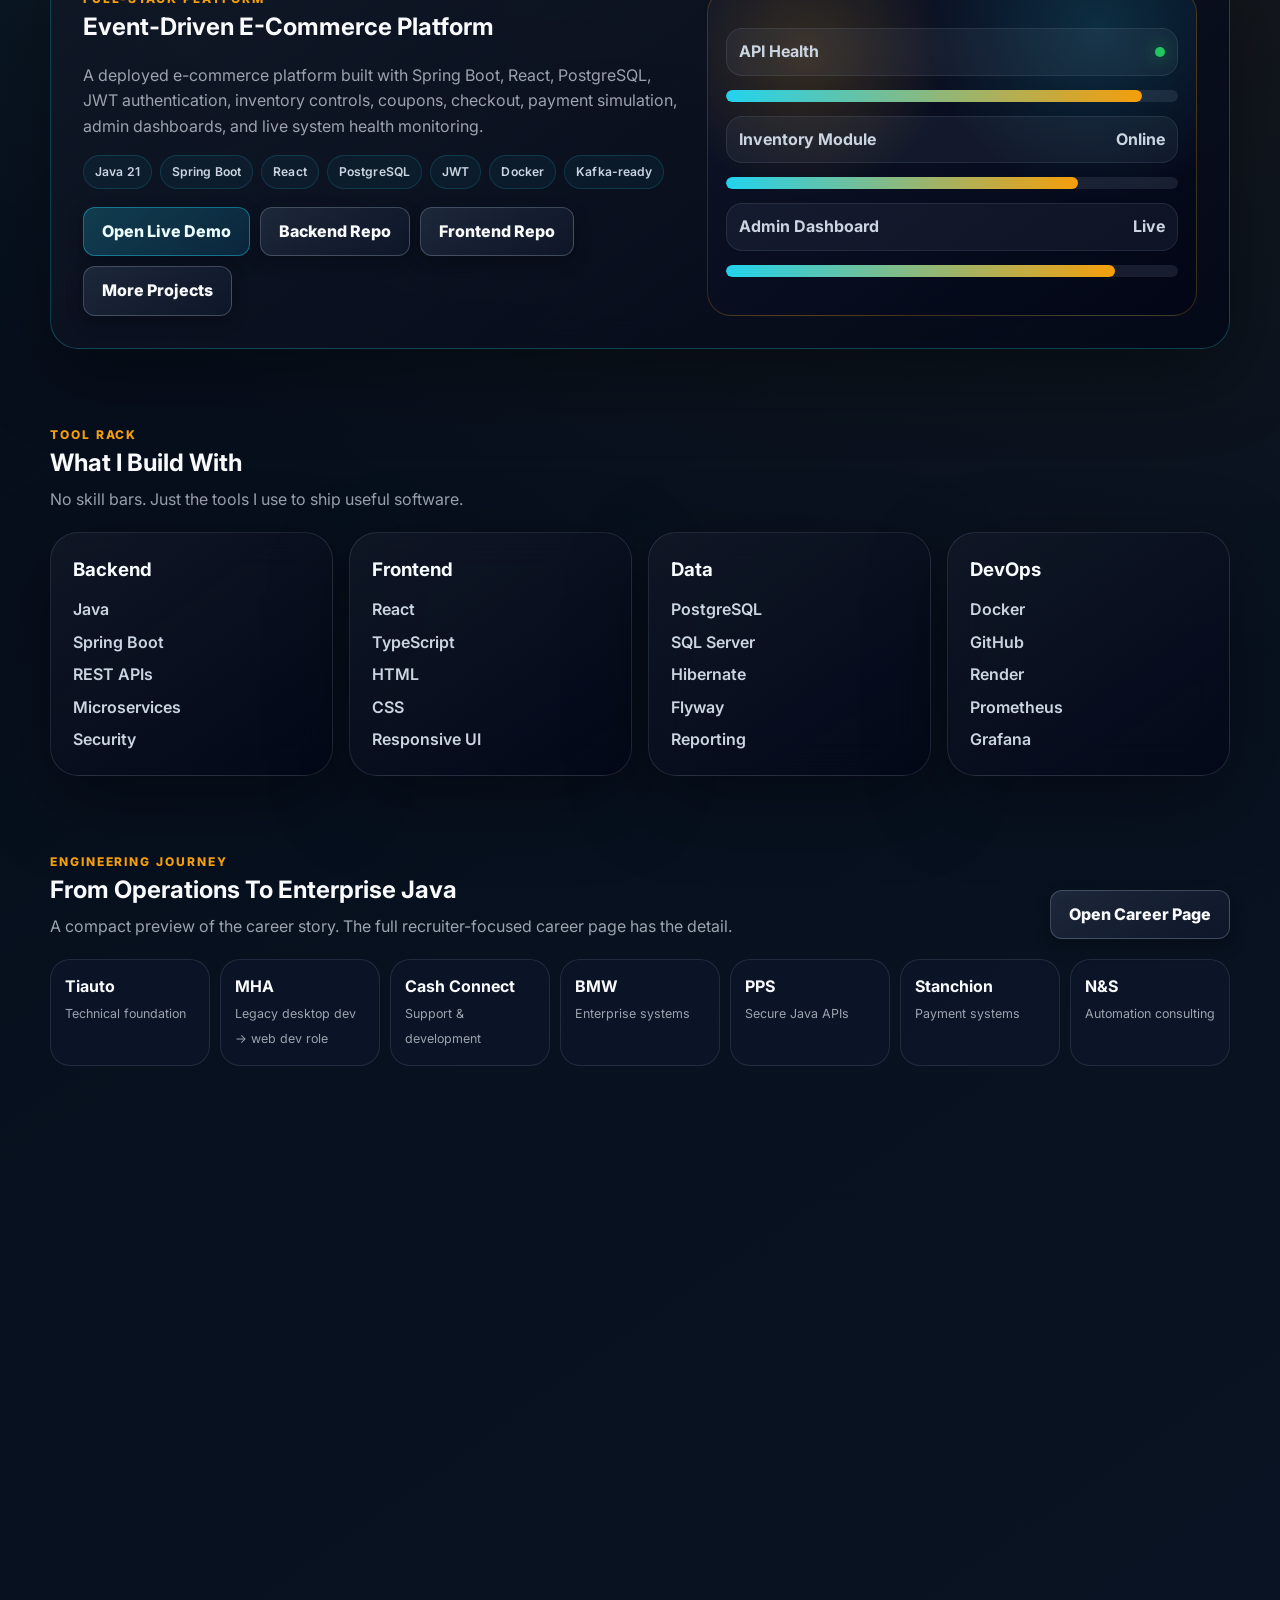
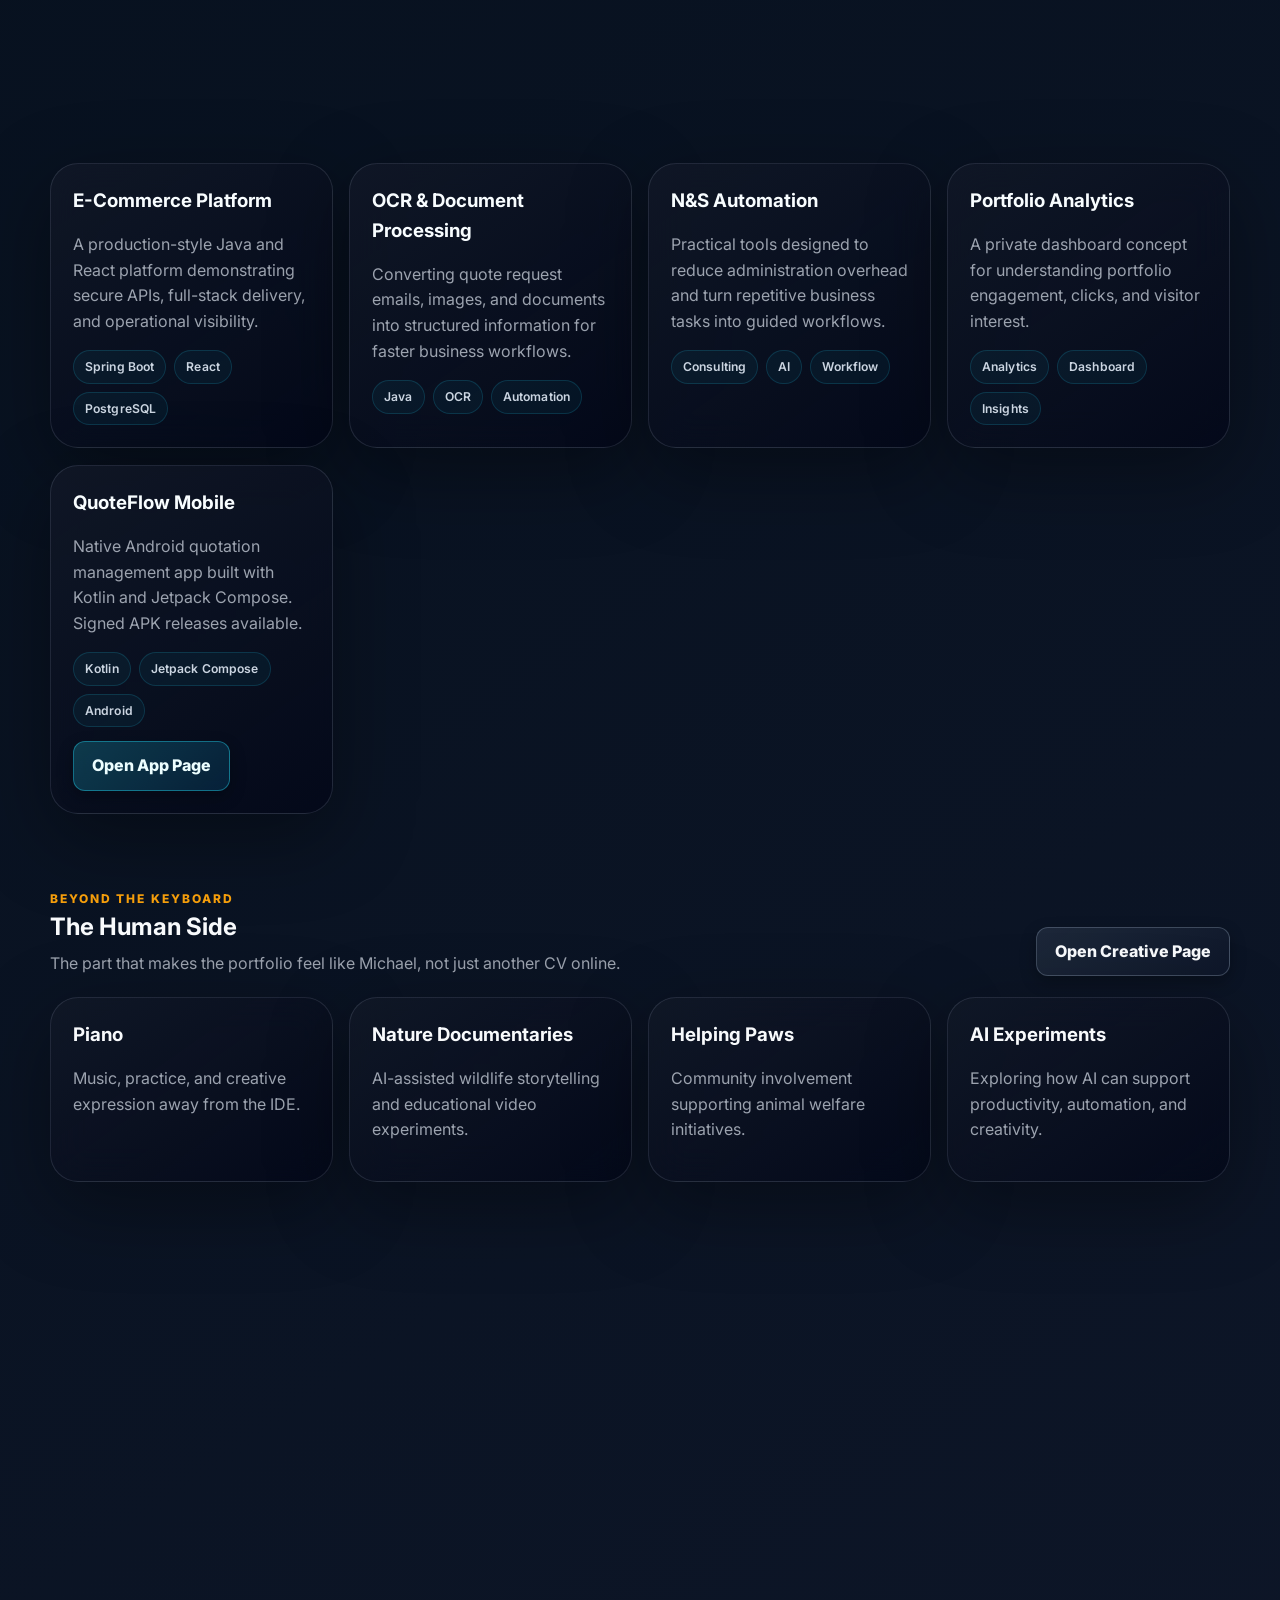
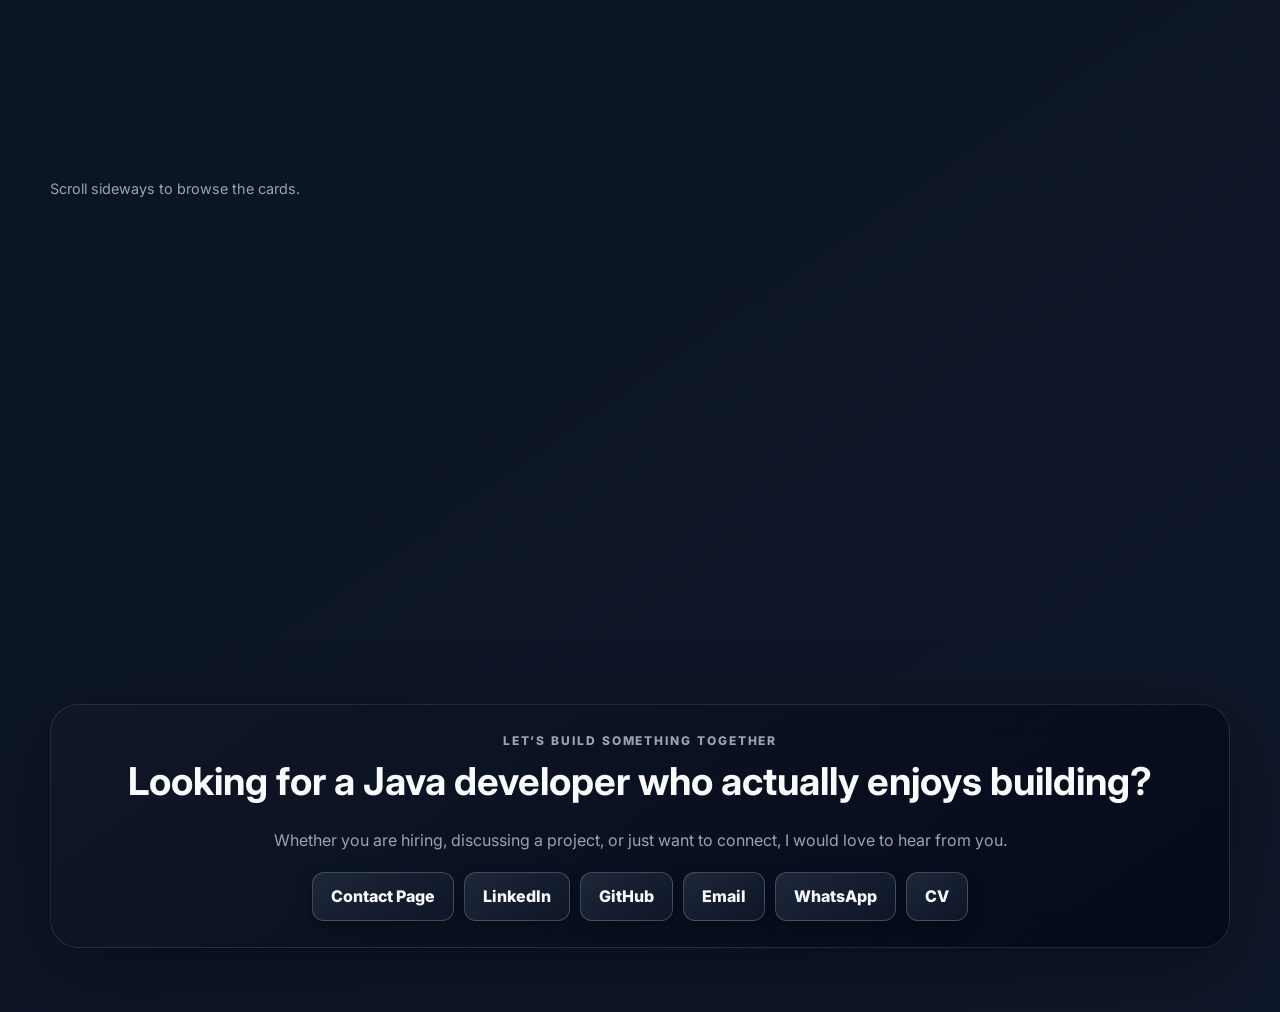
==== commit acbe8116: "Add canonical tags and referrer meta to all pages Every page now declares its authoritative URL via " ====
--- a/index.html
+++ b/index.html
@@ -4,6 +4,7 @@
   <meta charset="UTF-8" />
   <meta name="viewport" content="width=device-width, initial-scale=1.0" />
   <meta name="referrer" content="strict-origin-when-cross-origin" />
+  <link rel="canonical" href="https://mikeywestie.github.io/" />
   <meta name="description" content="Michael Westman Digital Workshop - Java Developer portfolio featuring projects, career journey, tools, creative work, and contact information." />
   <title>Michael Westman | Digital Workshop</title>
   <!-- Open Graph / social sharing -->
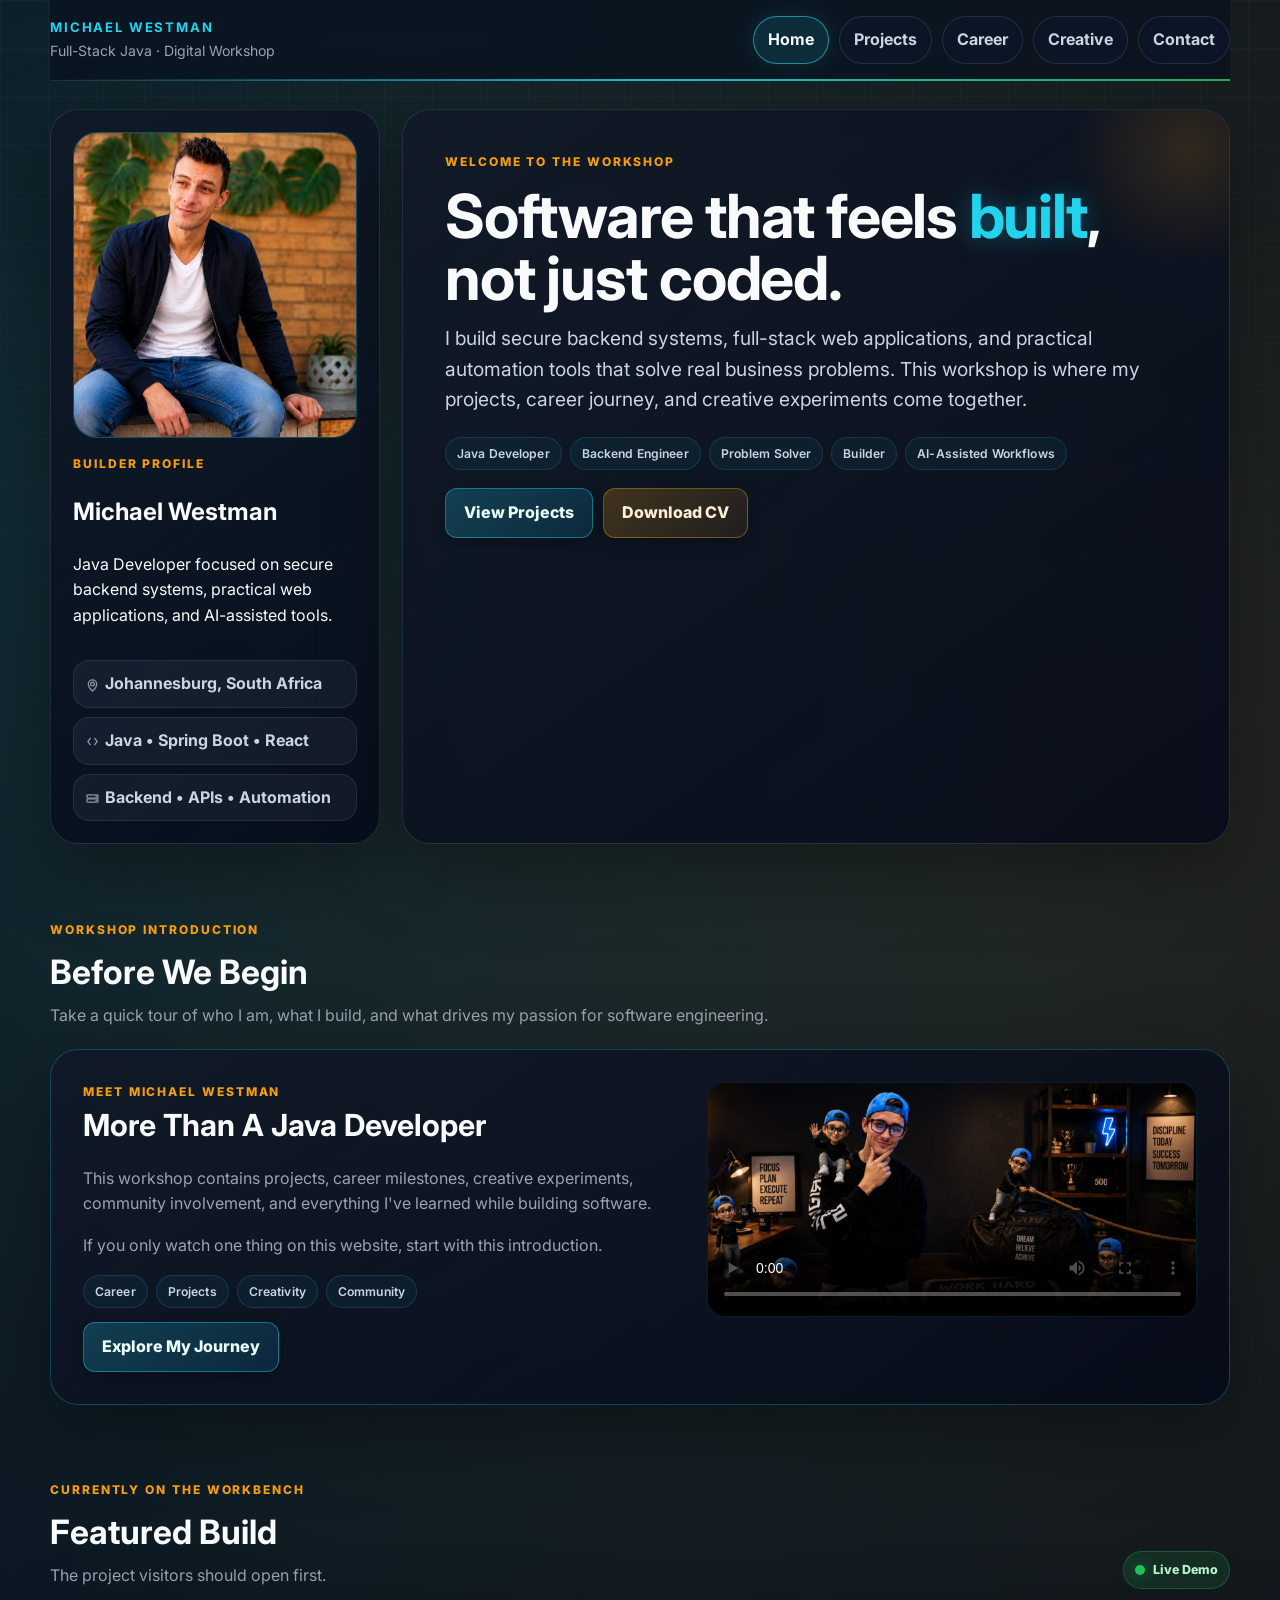
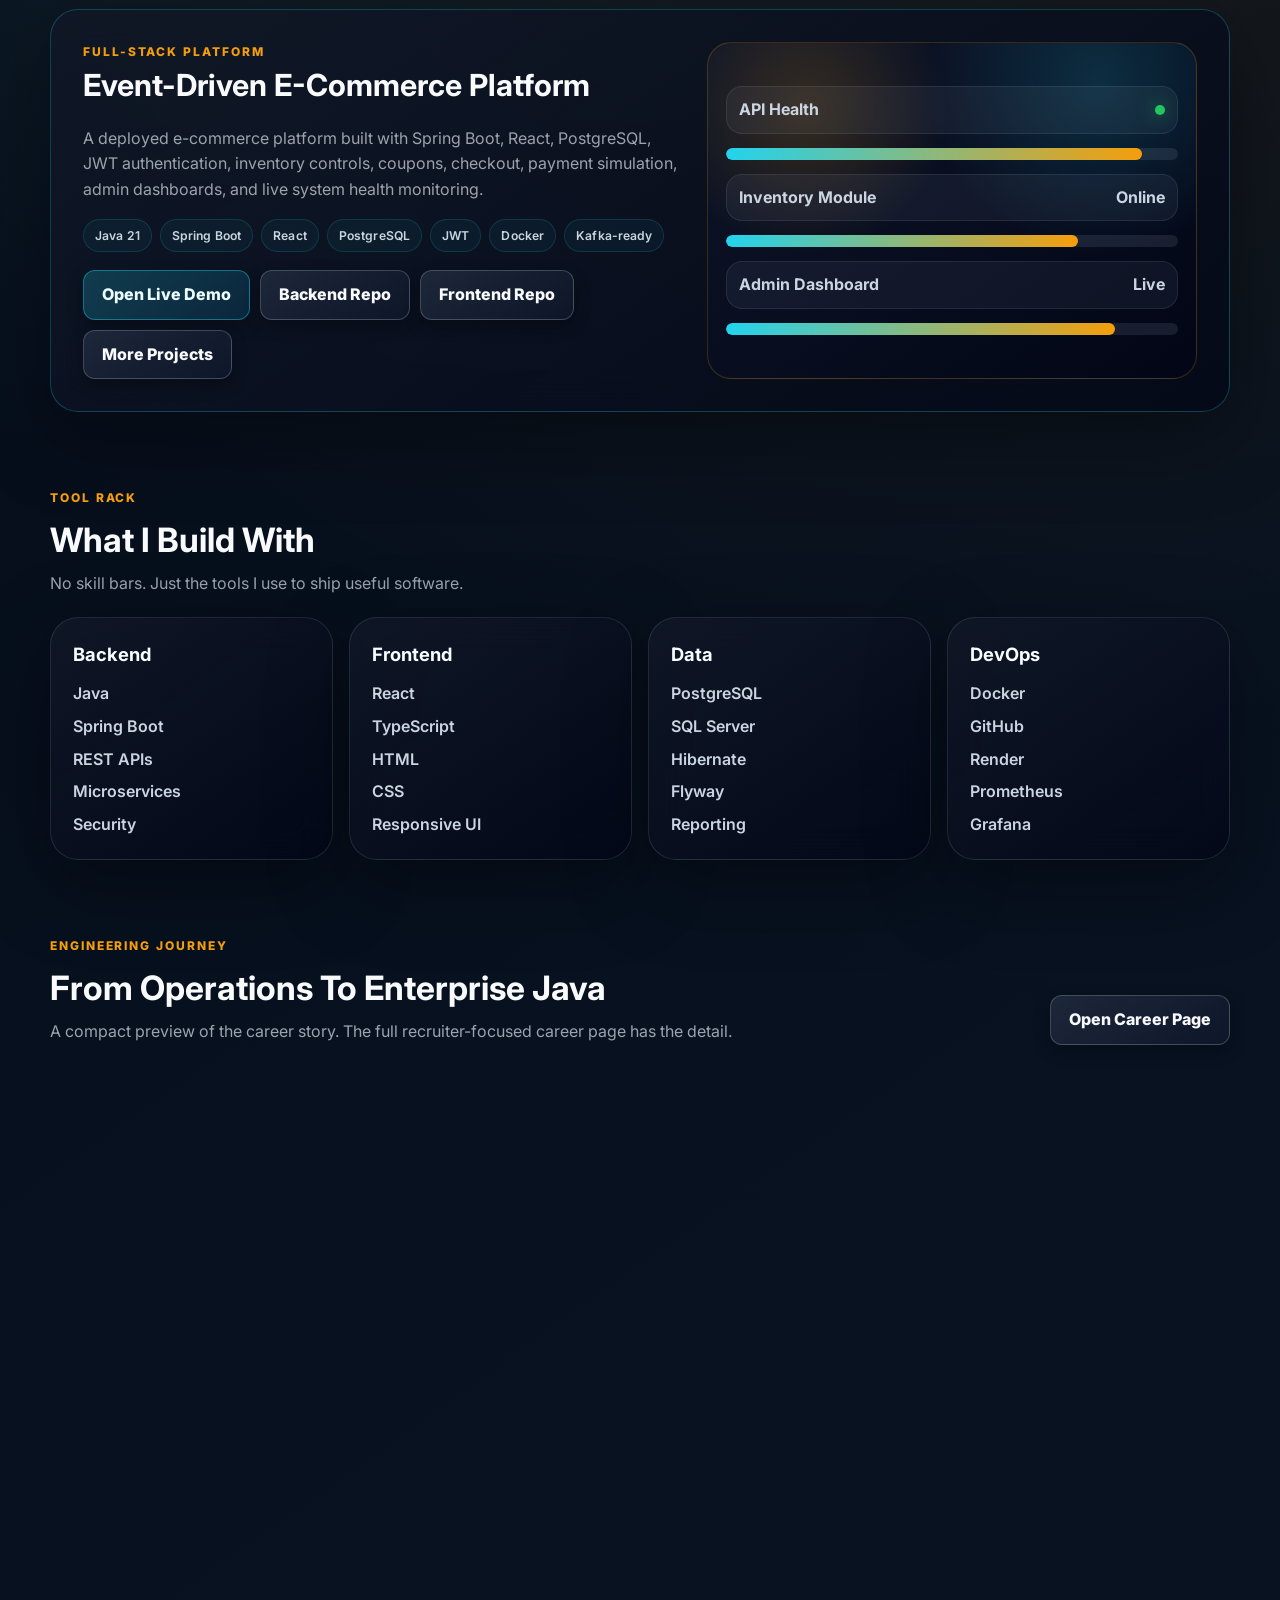
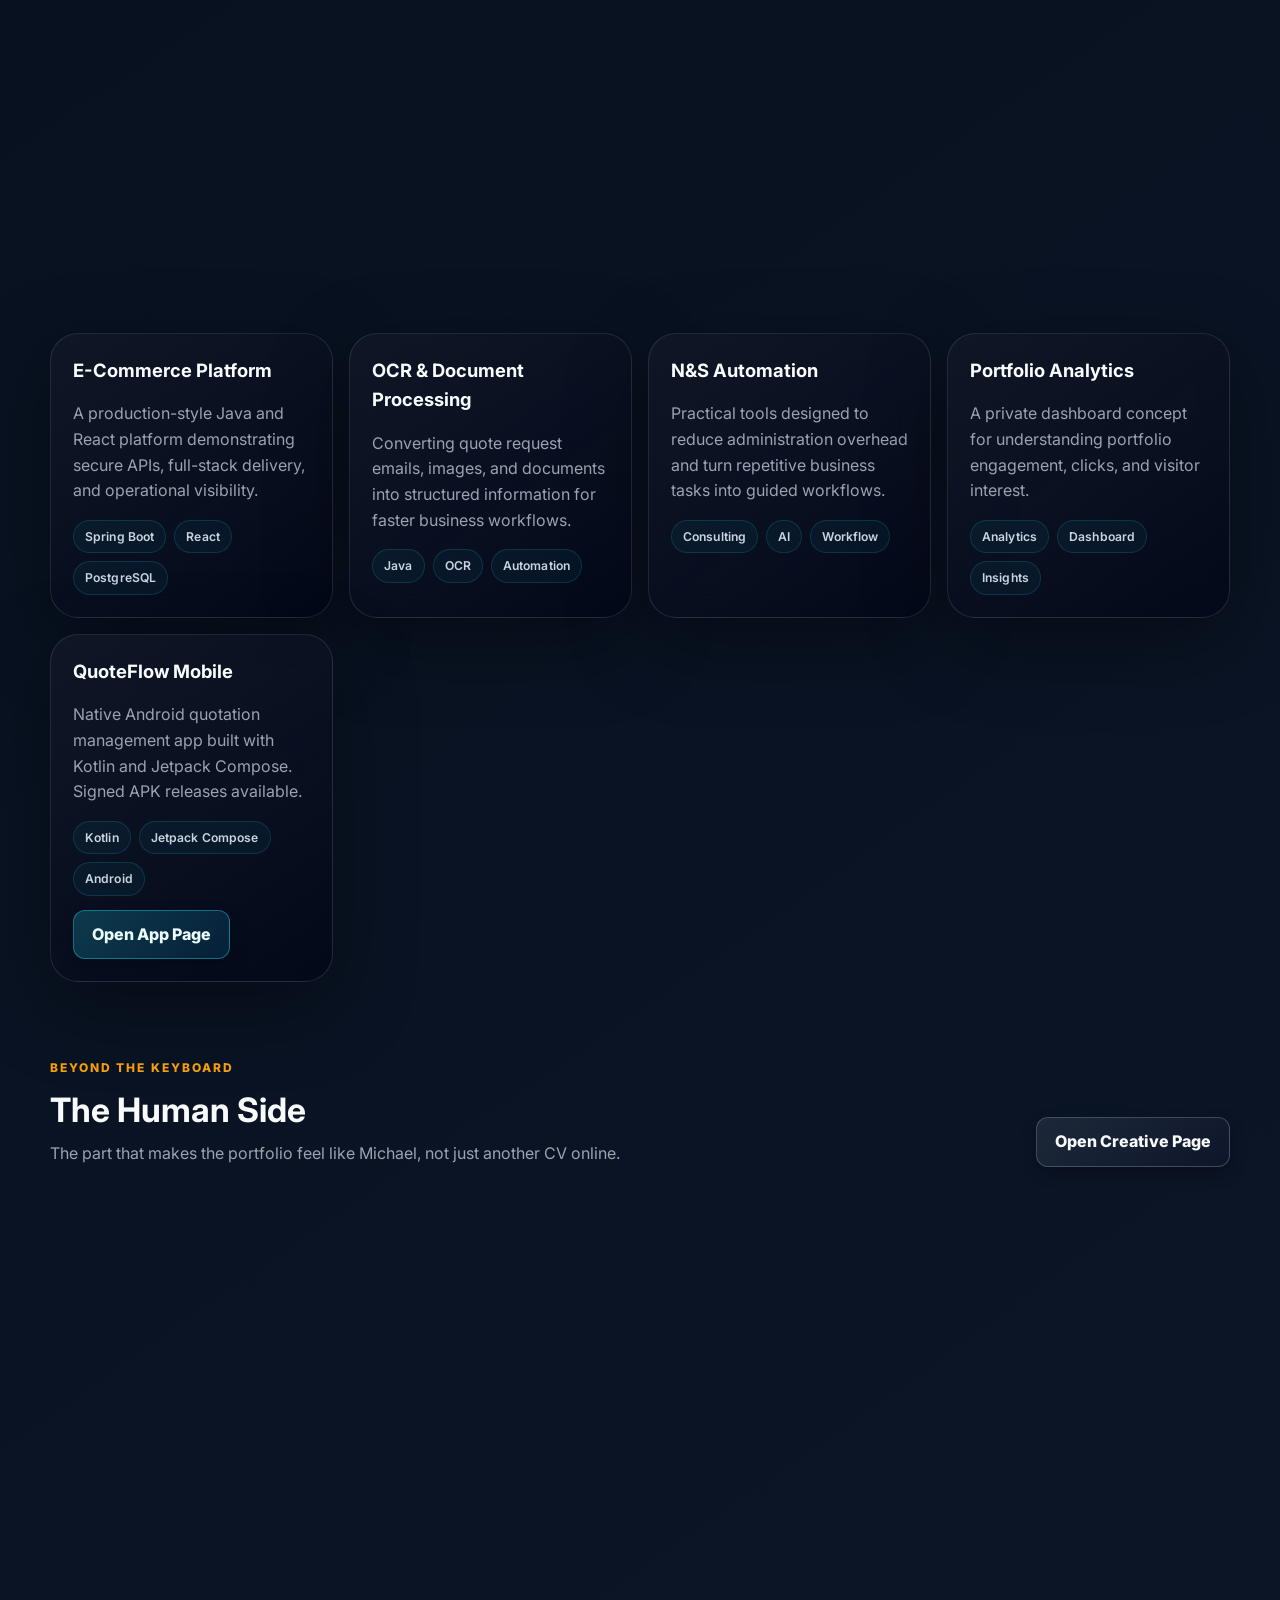
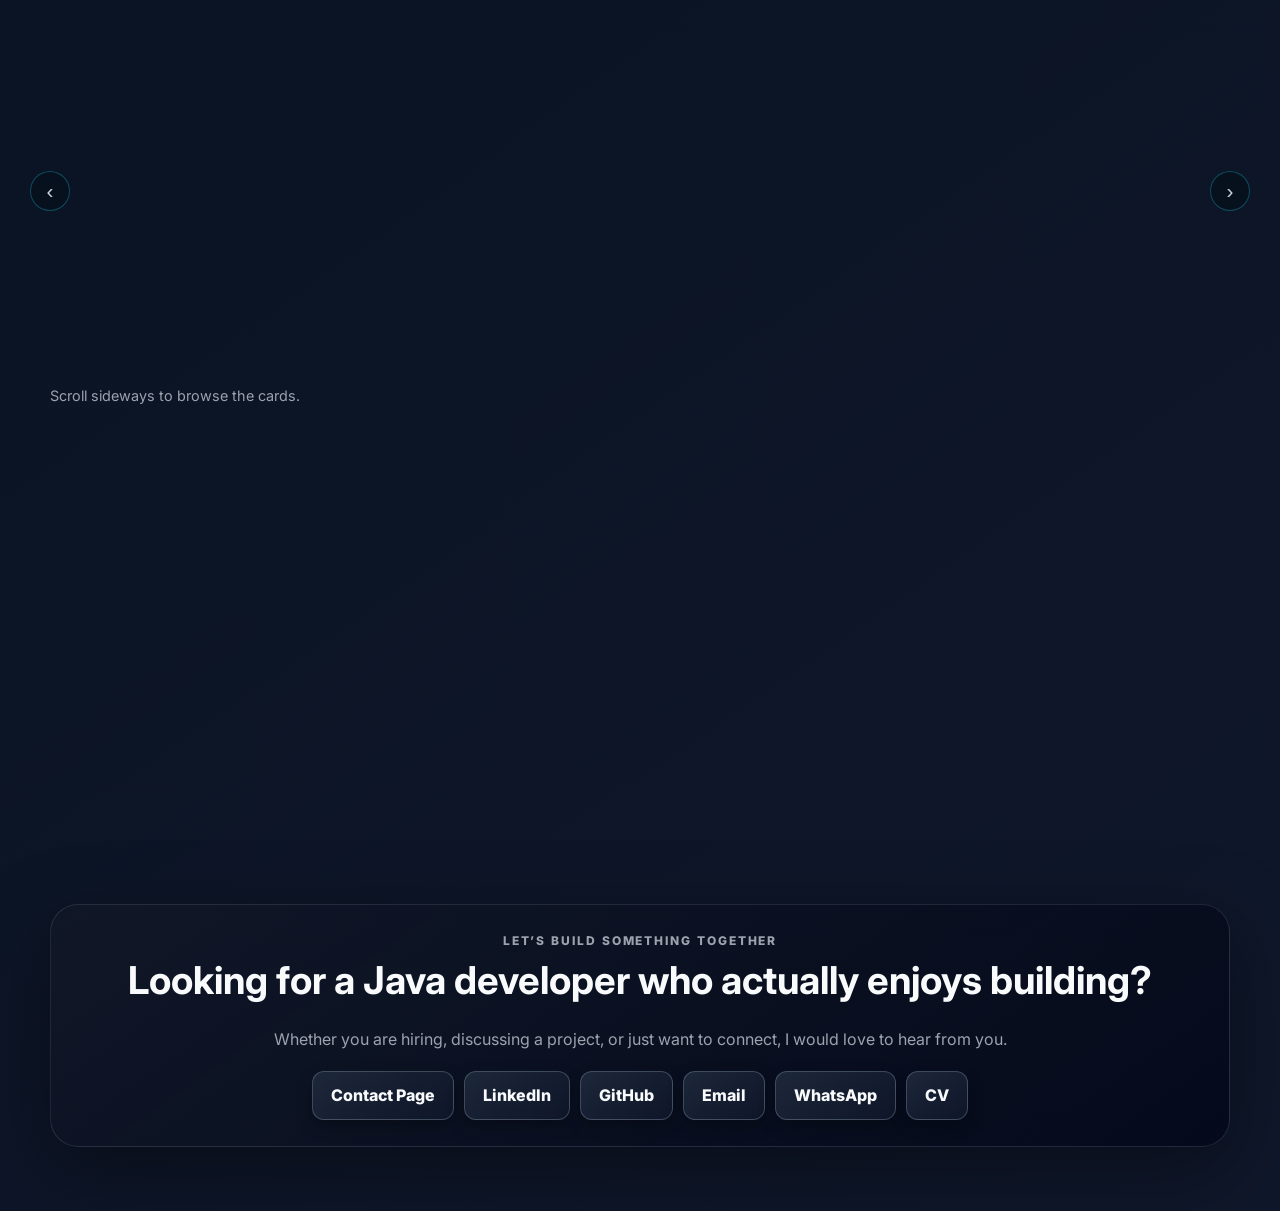
==== commit b345c1dd: "UI/UX audit fixes: mobile nav, footers, carousel, back-to-top, and CTA improvements - Hamburger menu" ====
--- a/index.html
+++ b/index.html
@@ -4,6 +4,7 @@
   <meta charset="UTF-8" />
   <meta name="viewport" content="width=device-width, initial-scale=1.0" />
   <meta name="referrer" content="strict-origin-when-cross-origin" />
+  <meta name="theme-color" content="#07111f">
   <link rel="canonical" href="https://mikeywestie.github.io/" />
   <meta name="description" content="Michael Westman Digital Workshop - Java Developer portfolio featuring projects, career journey, tools, creative work, and contact information." />
   <title>Michael Westman | Digital Workshop</title>
@@ -26,6 +27,7 @@
 <div class="shell">
   <header class="topbar">
     <a class="brand" href="index.html" aria-label="Michael Westman Digital Workshop home"><strong>Michael Westman</strong><span>Full-Stack Java · Digital Workshop</span></a>
+    <button class="nav-toggle" id="navToggle" aria-label="Open navigation" aria-expanded="false"><span></span><span></span><span></span></button>
     <nav class="nav" aria-label="Workshop navigation">
       <a href="index.html" aria-current="page" class="active">Home</a>
       <a href="workshop-projects.html">Projects</a>
@@ -40,7 +42,7 @@
       <aside class="profile-card">
         <div class="profile-frame"><img src="profile.jpg" alt="Michael Westman" width="330" height="356" /></div>
         <div><p class="section-kicker">Builder Profile</p><h2>Michael Westman</h2><p>Java Developer focused on secure backend systems, practical web applications, and AI-assisted tools.</p></div>
-        <div class="status-stack" aria-label="Current professional profile"><div class="status-pill"><span>Johannesburg, South Africa</span></div><div class="status-pill"><span>Java • Spring Boot • React</span></div><div class="status-pill"><span>Backend • APIs • Automation</span></div></div>
+        <div class="status-stack" aria-label="Current professional profile"><div class="status-pill"><span><svg class="pill-icon" viewBox="0 0 14 14" fill="none" stroke="currentColor" stroke-width="1.4" aria-hidden="true"><circle cx="7" cy="5.5" r="2"/><path d="M7 1C4.51 1 2.5 3.01 2.5 5.5c0 3.82 4.5 7.5 4.5 7.5s4.5-3.68 4.5-7.5C11.5 3.01 9.49 1 7 1z"/></svg>Johannesburg, South Africa</span></div><div class="status-pill"><span><svg class="pill-icon" viewBox="0 0 14 14" fill="none" stroke="currentColor" stroke-width="1.4" aria-hidden="true"><path d="M5 3L2 7l3 4M9 3l3 4-3 4"/></svg>Java • Spring Boot • React</span></div><div class="status-pill"><span><svg class="pill-icon" viewBox="0 0 14 14" fill="none" stroke="currentColor" stroke-width="1.4" aria-hidden="true"><rect x="1" y="3" width="12" height="3.5" rx="1"/><rect x="1" y="7.5" width="12" height="3.5" rx="1"/><circle cx="11" cy="4.75" r=".9" fill="currentColor" stroke="none"/><circle cx="11" cy="9.25" r=".9" fill="currentColor" stroke="none"/></svg>Backend • APIs • Automation</span></div></div>
       </aside>
       <section class="panel hero-main">
         <p class="kicker">Welcome to the Workshop</p>
@@ -57,7 +59,7 @@
 
     <section class="section" id="tools"><div class="section-header"><div><p class="section-kicker">Tool Rack</p><h2>What I Build With</h2><p>No skill bars. Just the tools I use to ship useful software.</p></div></div><div class="grid-4"><article class="mini-card"><h3>Backend</h3><div class="tool-list"><span>Java</span><span>Spring Boot</span><span>REST APIs</span><span>Microservices</span><span>Security</span></div></article><article class="mini-card"><h3>Frontend</h3><div class="tool-list"><span>React</span><span>TypeScript</span><span>HTML</span><span>CSS</span><span>Responsive UI</span></div></article><article class="mini-card"><h3>Data</h3><div class="tool-list"><span>PostgreSQL</span><span>SQL Server</span><span>Hibernate</span><span>Flyway</span><span>Reporting</span></div></article><article class="mini-card"><h3>DevOps</h3><div class="tool-list"><span>Docker</span><span>GitHub</span><span>Render</span><span>Prometheus</span><span>Grafana</span></div></article></div></section>
 
-    <section class="section" id="journey"><div class="section-header"><div><p class="section-kicker">Engineering Journey</p><h2>From Operations To Enterprise Java</h2><p>A compact preview of the career story. The full recruiter-focused career page has the detail.</p></div><a class="button" href="workshop-career.html">Open Career Page</a></div><div class="journey"><div class="journey-step"><strong>Tiauto</strong><span>Technical foundation</span></div><div class="journey-step"><strong>MHA</strong><span>Legacy desktop dev → web dev role</span></div><div class="journey-step"><strong>Cash Connect</strong><span>Support & development</span></div><div class="journey-step"><strong>BMW</strong><span>Enterprise systems</span></div><div class="journey-step"><strong>PPS</strong><span>Secure Java APIs</span></div><div class="journey-step"><strong>Stanchion</strong><span>Payment systems</span></div><div class="journey-step"><strong>N&S</strong><span>Automation consulting</span></div></div></section>
+    <section class="section" id="journey"><div class="section-header"><div><p class="section-kicker">Engineering Journey</p><h2>From Operations To Enterprise Java</h2><p>A compact preview of the career story. The full recruiter-focused career page has the detail.</p></div><a class="button" href="workshop-career.html">Open Career Page</a></div><div class="journey"><a class="journey-step" href="workshop-career.html"><time>2014–2016</time><strong>Tiauto</strong><span>Technical foundation</span></a><a class="journey-step" href="workshop-career.html"><time>2016–2020</time><strong>MHA</strong><span>Legacy desktop dev → web dev</span></a><a class="journey-step" href="workshop-career.html"><time>2021</time><strong>Cash Connect</strong><span>Support &amp; development</span></a><a class="journey-step" href="workshop-career.html"><time>2021–2022</time><strong>BMW</strong><span>Enterprise systems</span></a><a class="journey-step" href="workshop-career.html"><time>2022–2024</time><strong>PPS</strong><span>Secure Java APIs</span></a><a class="journey-step" href="workshop-career.html"><time>2025</time><strong>Stanchion</strong><span>Payment systems</span></a><a class="journey-step" href="workshop-career.html"><time>2025–Now</time><strong>N&amp;S</strong><span>Automation consulting</span></a></div></section>
 
     <section class="section" id="recognition"><div class="section-header"><div><p class="section-kicker">Recognition</p><h2>HackerRank Orchestrate — June 2026</h2><p>Built and deployed an AI agent in HackerRank’s Orchestrate hackathon series.</p></div><span class="live-badge"><span class="dot" aria-hidden="true"></span> Verified</span></div><article class="cert-card"><a class="cert-link" href="public/images/orchestrate-certificate.gif" target="_blank" rel="noopener noreferrer" aria-label="Open full HackerRank Orchestrate certificate"><img class="cert-img" src="public/images/orchestrate-certificate.gif" alt="HackerRank Orchestrate June 2026 certificate — Mikey Westman, final rank 991 of 1,773" loading="lazy"></a><div class="cert-body"><p class="section-kicker">AI Agent Hackathon</p><h3>Finished #991 of 1,773 who completed the challenge</h3><p class="cert-meta">Around 5,500 developers registered for the June 2026 edition; 1,773 saw it through by building and deploying a working AI agent. Finishing put my result ahead of the majority who signed up but never shipped.</p><div class="actions"><a class="button" href="public/images/orchestrate-certificate.gif" target="_blank" rel="noopener noreferrer">View full certificate</a></div></div></article></section>
 
@@ -65,13 +67,14 @@
 
     <section class="section"><div class="section-header"><div><p class="section-kicker">Beyond The Keyboard</p><h2>The Human Side</h2><p>The part that makes the portfolio feel like Michael, not just another CV online.</p></div><a class="button" href="workshop-creative.html">Open Creative Page</a></div><div class="grid-4"><article class="note-card"><h3>Piano</h3><p>Music, practice, and creative expression away from the IDE.</p></article><article class="note-card"><h3>Nature Documentaries</h3><p>AI-assisted wildlife storytelling and educational video experiments.</p></article><article class="note-card"><h3>Helping Paws</h3><p>Community involvement supporting animal welfare initiatives.</p></article><article class="note-card"><h3>AI Experiments</h3><p>Exploring how AI can support productivity, automation, and creativity.</p></article></div></section>
 
-    <section class="section"><div class="section-header"><div><p class="section-kicker">Thoughts From The Workshop</p><h2>Thoughts of the day</h2><p>A carousel of reflections, music, creative work, and lessons — redesigned as cards in the current workshop theme.</p></div></div><div class="thoughts-carousel-wrap" aria-label="Thoughts carousel"><div class="thoughts-carousel"><a class="note-card thought-slide" href="https://www.linkedin.com/posts/michael-westman-219178188_some-thoughts-software-engineering-has-been-activity-7465069676302057473-0EI7" target="_blank" rel="noreferrer"><div><div class="thought-meta"><span>Engineering Reflection</span><span>01</span></div><h3>Software Engineering Introspection</h3><p>Growth, consistency, architecture, and building confidence through practical software engineering.</p></div><div class="card-tags"><span>Engineering</span><span>Growth</span><span>Consistency</span></div><span class="thought-slide-link">View Post →</span></a><a class="note-card thought-slide" href="https://www.linkedin.com/posts/alexxubyte_systemdesign-coding-interviewtips-activity-7442240677155016704-UBO3" target="_blank" rel="noreferrer"><div><div class="thought-meta"><span>System Design</span><span>02</span></div><h3>Authentication Architecture</h3><p>A useful comparison of session-based authentication and JWT-based authentication for backend systems.</p></div><div class="card-tags"><span>Authentication</span><span>JWT</span><span>System Design</span></div><span class="thought-slide-link">View Post →</span></a><a class="note-card thought-slide" href="https://www.linkedin.com/posts/michael-westman-219178188_ai-personalbrand-techlife-activity-7429799007041871872-4KaF" target="_blank" rel="noreferrer"><div><div class="thought-meta"><span>AI &amp; Creativity</span><span>03</span></div><h3>AI &amp; Personal Brand</h3><p>How AI can support self-expression, learning, communication, and the creative side of a technical journey.</p></div><div class="card-tags"><span>AI</span><span>Personal Brand</span><span>Tech Life</span></div><span class="thought-slide-link">View Post →</span></a><a class="note-card thought-slide" href="https://www.youtube.com/watch?v=DWg-wDjFxkU" target="_blank" rel="noreferrer"><div><div class="thought-meta"><span>Original Music</span><span>04</span></div><h3>Mikey Code Cheat Sheet</h3><p>A personal song release blending technology, creativity, and music into a uniquely developer-inspired track.</p></div><div class="card-tags"><span>Music</span><span>Creativity</span><span>AI Music</span></div><span class="thought-slide-link">Listen →</span></a><a class="note-card thought-slide" href="https://www.youtube.com/watch?v=fQUs7IWWmes" target="_blank" rel="noreferrer"><div><div class="thought-meta"><span>Original Music</span><span>05</span></div><h3>One Of My Favourite Songs</h3><p>One of my favourite original releases and an example of how creativity extends beyond software engineering.</p></div><div class="card-tags"><span>Music</span><span>Songwriting</span><span>Creativity</span></div><span class="thought-slide-link">Listen →</span></a><a class="note-card thought-slide" href="https://www.youtube.com/watch?v=_-zqvizs9f4" target="_blank" rel="noreferrer"><div><div class="thought-meta"><span>Piano Performance</span><span>06</span></div><h3>Bohemian Rhapsody Piano Cover</h3><p>A personal piano performance of one of my favourite songs ever written.</p></div><div class="card-tags"><span>Piano</span><span>Music</span><span>Queen</span></div><span class="thought-slide-link">Watch →</span></a><a class="note-card thought-slide" href="https://youtu.be/q41ua4qjCXQ" target="_blank" rel="noreferrer"><div><div class="thought-meta"><span>Creative Documentary</span><span>07</span></div><h3>AI-Powered Penguin Documentary</h3><p>A wildlife storytelling experiment combining AI narration, editing, educational content, and nature documentary inspiration.</p></div><div class="card-tags"><span>AI</span><span>Documentary</span><span>Storytelling</span></div><span class="thought-slide-link">Watch →</span></a><a class="note-card thought-slide" href="https://www.youtube.com/playlist?list=PL15W9Bkp8wCh2xHU5_jdl0YSpnUgIRgsf" target="_blank" rel="noreferrer"><div><div class="thought-meta"><span>AI Music Lab</span><span>08</span></div><h3>AI Music Lab — Full Playlist</h3><p>Original AI-assisted music experiments blending creative production, technology, and personal expression into a growing playlist.</p></div><div class="card-tags"><span>Music</span><span>AI</span><span>Creativity</span></div><span class="thought-slide-link">Listen →</span></a></div><p class="thoughts-hint">Scroll sideways to browse the cards.</p></div></section>
+    <section class="section"><div class="section-header"><div><p class="section-kicker">Thoughts From The Workshop</p><h2>Thoughts of the day</h2><p>A carousel of reflections, music, creative work, and lessons — redesigned as cards in the current workshop theme.</p></div></div><div class="thoughts-carousel-wrap" aria-label="Thoughts carousel"><button class="carousel-btn carousel-prev" aria-label="Previous thought">&#8249;</button><div class="thoughts-carousel"><a class="note-card thought-slide" href="https://www.linkedin.com/posts/michael-westman-219178188_some-thoughts-software-engineering-has-been-activity-7465069676302057473-0EI7" target="_blank" rel="noreferrer"><div><div class="thought-meta"><span>Engineering Reflection</span><span>01</span></div><h3>Software Engineering Introspection</h3><p>Growth, consistency, architecture, and building confidence through practical software engineering.</p></div><div class="card-tags"><span>Engineering</span><span>Growth</span><span>Consistency</span></div><span class="thought-slide-link">View Post →</span></a><a class="note-card thought-slide" href="https://www.linkedin.com/posts/alexxubyte_systemdesign-coding-interviewtips-activity-7442240677155016704-UBO3" target="_blank" rel="noreferrer"><div><div class="thought-meta"><span>System Design</span><span>02</span></div><h3>Authentication Architecture</h3><p>A useful comparison of session-based authentication and JWT-based authentication for backend systems.</p></div><div class="card-tags"><span>Authentication</span><span>JWT</span><span>System Design</span></div><span class="thought-slide-link">View Post →</span></a><a class="note-card thought-slide" href="https://www.linkedin.com/posts/michael-westman-219178188_ai-personalbrand-techlife-activity-7429799007041871872-4KaF" target="_blank" rel="noreferrer"><div><div class="thought-meta"><span>AI &amp; Creativity</span><span>03</span></div><h3>AI &amp; Personal Brand</h3><p>How AI can support self-expression, learning, communication, and the creative side of a technical journey.</p></div><div class="card-tags"><span>AI</span><span>Personal Brand</span><span>Tech Life</span></div><span class="thought-slide-link">View Post →</span></a><a class="note-card thought-slide" href="https://www.youtube.com/watch?v=DWg-wDjFxkU" target="_blank" rel="noreferrer"><div><div class="thought-meta"><span>Original Music</span><span>04</span></div><h3>Mikey Code Cheat Sheet</h3><p>A personal song release blending technology, creativity, and music into a uniquely developer-inspired track.</p></div><div class="card-tags"><span>Music</span><span>Creativity</span><span>AI Music</span></div><span class="thought-slide-link">Listen →</span></a><a class="note-card thought-slide" href="https://www.youtube.com/watch?v=fQUs7IWWmes" target="_blank" rel="noreferrer"><div><div class="thought-meta"><span>Original Music</span><span>05</span></div><h3>One Of My Favourite Songs</h3><p>One of my favourite original releases and an example of how creativity extends beyond software engineering.</p></div><div class="card-tags"><span>Music</span><span>Songwriting</span><span>Creativity</span></div><span class="thought-slide-link">Listen →</span></a><a class="note-card thought-slide" href="https://www.youtube.com/watch?v=_-zqvizs9f4" target="_blank" rel="noreferrer"><div><div class="thought-meta"><span>Piano Performance</span><span>06</span></div><h3>Bohemian Rhapsody Piano Cover</h3><p>A personal piano performance of one of my favourite songs ever written.</p></div><div class="card-tags"><span>Piano</span><span>Music</span><span>Queen</span></div><span class="thought-slide-link">Watch →</span></a><a class="note-card thought-slide" href="https://youtu.be/q41ua4qjCXQ" target="_blank" rel="noreferrer"><div><div class="thought-meta"><span>Creative Documentary</span><span>07</span></div><h3>AI-Powered Penguin Documentary</h3><p>A wildlife storytelling experiment combining AI narration, editing, educational content, and nature documentary inspiration.</p></div><div class="card-tags"><span>AI</span><span>Documentary</span><span>Storytelling</span></div><span class="thought-slide-link">Watch →</span></a><a class="note-card thought-slide" href="https://www.youtube.com/playlist?list=PL15W9Bkp8wCh2xHU5_jdl0YSpnUgIRgsf" target="_blank" rel="noreferrer"><div><div class="thought-meta"><span>AI Music Lab</span><span>08</span></div><h3>AI Music Lab — Full Playlist</h3><p>Original AI-assisted music experiments blending creative production, technology, and personal expression into a growing playlist.</p></div><div class="card-tags"><span>Music</span><span>AI</span><span>Creativity</span></div><span class="thought-slide-link">Listen →</span></a></div><button class="carousel-btn carousel-next" aria-label="Next thought">&#8250;</button><p class="thoughts-hint">Scroll sideways to browse the cards.</p></div></section>
 
-    <section class="section"><article class="workbench-card"><div><p class="section-kicker">Ready To Explore?</p><h2>Interested in working together?</h2><p>Start with my flagship project, review my career journey, download my CV, or reach out directly. The goal of this workshop is simple: make it easy to see what I build and how I think.</p><div class="card-tags"><span>Hiring</span><span>Projects</span><span>CV</span><span>Contact</span></div></div><div class="workbench-visual"><div class="actions"><a class="button primary" href="workshop-projects.html">View Projects</a><a class="button amber" href="Michael-Westman-CV.pdf" download>Download CV</a><a class="button" href="workshop-contact.html">Contact Me</a></div></div></article></section>
+    <section class="section"><article class="workbench-card"><div><p class="section-kicker">Ready To Explore?</p><h2>Interested in working together?</h2><p>Start with my flagship project, review my career journey, download my CV, or reach out directly. The goal of this workshop is simple: make it easy to see what I build and how I think.</p><div class="card-tags"><span>Hiring</span><span>Projects</span><span>CV</span><span>Contact</span></div><div class="actions"><a class="button primary" href="workshop-projects.html">View Projects</a><a class="button amber" href="Michael-Westman-CV.pdf" download>Download CV</a><a class="button" href="workshop-contact.html">Contact Me</a></div></div><div class="workbench-visual" aria-label="Availability status"><div class="status-pill"><span>Open To Work</span><span class="dot" aria-hidden="true"></span></div><div class="monitor-line"><span style="--w:100%"></span></div><div class="status-pill"><span>Response Time</span><span>Fast</span></div><div class="monitor-line"><span style="--w:88%"></span></div><div class="status-pill"><span>Available</span><span>Immediately</span></div><div class="monitor-line"><span style="--w:95%"></span></div></div></article></section>
   </main>
 
   <footer class="panel footer" id="contact"><p class="section-kicker">Let’s Build Something Together</p><h2>Looking for a Java developer who actually enjoys building?</h2><p>Whether you are hiring, discussing a project, or just want to connect, I would love to hear from you.</p><div class="social-row"><a class="icon-link" href="workshop-contact.html">Contact Page</a><a class="icon-link" href="https://linkedin.com/in/michael-westman-219178188" target="_blank" rel="noreferrer">LinkedIn</a><a class="icon-link" href="https://github.com/mikeywestie" target="_blank" rel="noreferrer">GitHub</a><a class="icon-link" href="mailto:michaelwestman43@yahoo.com">Email</a><a class="icon-link" href="https://wa.me/27625315897?text=Hi%20Michael,%20I%20found%20your%20portfolio%20and%20would%20like%20to%20connect." target="_blank" rel="noreferrer">WhatsApp</a><a class="icon-link" href="Michael-Westman-CV.pdf" download>CV</a></div></footer>
 </div>
+<button class="btn-top" id="btnTop" aria-label="Back to top">↑</button>
 <script defer src="assets/js/animations.js"></script>
 </body>
 </html>
--- a/assets/css/workshop.css
+++ b/assets/css/workshop.css
@@ -263,7 +263,7 @@
 h1 {
   margin: 14px 0 14px;
   max-width: 780px;
-  font-size: clamp(2.4rem, 6vw, 4.6rem);
+  font-size: clamp(2.2rem, 5.5vw, 3.8rem);
   line-height: 1.02;
   letter-spacing: -.02em;
 }
@@ -479,7 +479,11 @@
   .workbench-card {
     grid-template-columns: 1fr;
   }
-
+}
+
+/* Tablet only: topbar stacks and profile card goes horizontal.
+   At mobile (≤640px) the hamburger handles nav instead. */
+@media (min-width: 641px) and (max-width: 980px) {
   .topbar {
     align-items: flex-start;
     flex-direction: column;
@@ -516,13 +520,22 @@
 
 @media (max-width: 640px) {
   .shell { width: min(100% - 22px, 1180px); }
-  /* On phones the header is non-sticky (relative keeps it as a positioning
-     context for the gradient line without covering content). */
-  .topbar { position: relative; padding: 14px 0; }
-  .nav a { width: calc(50% - 5px); text-align: center; padding: 9px 10px; font-size: .84rem; }
+  /* Keep topbar sticky on mobile — hamburger replaces the inline nav pills. */
+  .topbar { padding: 12px 0; flex-direction: row; align-items: center; flex-wrap: wrap; }
+  .nav-toggle { display: flex; }
+  .nav {
+    display: none;
+    flex-direction: column;
+    gap: 8px;
+    width: 100%;
+    padding-bottom: 8px;
+  }
+  .nav.is-open { display: flex; }
+  .nav a { width: 100%; text-align: left; border-radius: 12px; font-size: .88rem; }
   .hero-main { padding: 22px; }
   .section-header { align-items: flex-start; flex-direction: column; }
-  .actions .button { width: 100%; text-align: center; }
+  /* Only primary and amber buttons go full-width; ghost buttons stay inline. */
+  .button.primary, .button.amber { width: 100%; text-align: center; justify-content: center; }
   /* Back to a simple vertical stack on phones (headshot on top). */
   .profile-card {
     max-width: none;
@@ -530,7 +543,7 @@
     flex-direction: column;
     gap: 16px;
   }
-  .profile-card .profile-frame { aspect-ratio: 1 / 1.08; height: auto; }
+  .profile-card .profile-frame { aspect-ratio: 1 / 1.08; height: auto; max-height: 280px; }
   .journey { grid-template-columns: 1fr; }
 }
 
@@ -616,7 +629,7 @@
    Thoughts carousel (moved here from the inline <style> block in index.html
    so it lives with the rest of the styles and benefits from caching).
    --------------------------------------------------------------------------- */
-.thoughts-carousel-wrap { position: relative; overflow: hidden; }
+.thoughts-carousel-wrap { position: relative; }
 .thoughts-carousel {
   display: grid;
   grid-auto-flow: column;
@@ -799,3 +812,163 @@
   z-index: 0;
 }
 .contact-hero-glow > * { position: relative; z-index: 1; }
+
+/* ---------------------------------------------------------------------------
+   Hamburger / mobile nav toggle
+   --------------------------------------------------------------------------- */
+.nav-toggle {
+  display: none;
+  flex-direction: column;
+  justify-content: center;
+  align-items: center;
+  gap: 5px;
+  width: 44px;
+  height: 44px;
+  background: rgba(15, 23, 42, .62);
+  border: 1px solid var(--line);
+  border-radius: 12px;
+  cursor: pointer;
+  padding: 0;
+  flex-shrink: 0;
+}
+.nav-toggle span {
+  display: block;
+  width: 18px;
+  height: 2px;
+  background: var(--muted-strong);
+  border-radius: 2px;
+  transition: transform .25s ease, opacity .25s ease;
+}
+.nav-toggle[aria-expanded="true"] span:nth-child(1) { transform: translateY(7px) rotate(45deg); }
+.nav-toggle[aria-expanded="true"] span:nth-child(2) { opacity: 0; transform: scaleX(0); }
+.nav-toggle[aria-expanded="true"] span:nth-child(3) { transform: translateY(-7px) rotate(-45deg); }
+
+/* ---------------------------------------------------------------------------
+   Back-to-top button
+   --------------------------------------------------------------------------- */
+.btn-top {
+  position: fixed;
+  bottom: 28px;
+  right: 28px;
+  width: 44px;
+  height: 44px;
+  border-radius: 50%;
+  border: 1px solid rgba(34, 211, 238, .4);
+  background: rgba(7, 17, 31, .88);
+  backdrop-filter: blur(12px);
+  color: var(--cyan);
+  font-size: 1.2rem;
+  font-weight: 800;
+  cursor: pointer;
+  display: flex;
+  align-items: center;
+  justify-content: center;
+  line-height: 1;
+  opacity: 0;
+  transform: translateY(10px);
+  transition: opacity .3s ease, transform .3s ease, border-color .22s ease, box-shadow .22s ease;
+  z-index: 200;
+  pointer-events: none;
+}
+.btn-top.visible { opacity: 1; transform: none; pointer-events: auto; }
+.btn-top:hover {
+  border-color: var(--cyan);
+  box-shadow: 0 0 22px rgba(34, 211, 238, .3);
+  transform: translateY(-2px);
+}
+
+/* ---------------------------------------------------------------------------
+   Thoughts carousel prev / next arrows
+   --------------------------------------------------------------------------- */
+.carousel-btn {
+  position: absolute;
+  top: 50%;
+  transform: translateY(-50%);
+  z-index: 10;
+  width: 40px;
+  height: 40px;
+  border-radius: 50%;
+  border: 1px solid rgba(34, 211, 238, .3);
+  background: rgba(7, 17, 31, .9);
+  backdrop-filter: blur(12px);
+  color: var(--muted-strong);
+  font-size: 1.3rem;
+  cursor: pointer;
+  display: flex;
+  align-items: center;
+  justify-content: center;
+  transition: border-color .2s ease, color .2s ease, box-shadow .2s ease;
+}
+.carousel-btn:hover { border-color: var(--cyan); color: var(--text); box-shadow: 0 0 16px rgba(34, 211, 238, .2); }
+.carousel-prev { left: -20px; }
+.carousel-next { right: -20px; }
+@media (max-width: 680px) {
+  .carousel-prev { left: 4px; top: auto; bottom: -48px; transform: none; }
+  .carousel-next { right: 4px; top: auto; bottom: -48px; transform: none; }
+  .thoughts-carousel-wrap { padding-bottom: 56px; }
+}
+
+/* ---------------------------------------------------------------------------
+   Journey step links — year range + hover
+   --------------------------------------------------------------------------- */
+a.journey-step { display: block; text-decoration: none; color: inherit; cursor: pointer; }
+a.journey-step:hover { border-color: rgba(34, 211, 238, .38); background: rgba(34, 211, 238, .05); }
+.journey-step time {
+  display: block;
+  color: var(--cyan);
+  font-size: .72rem;
+  font-weight: 700;
+  letter-spacing: .04em;
+  margin-bottom: 3px;
+}
+
+/* ---------------------------------------------------------------------------
+   Typography — explicit h2 / h3 sizing for context
+   --------------------------------------------------------------------------- */
+.section-header h2 { font-size: clamp(1.5rem, 2.8vw, 2.1rem); margin: 6px 0 0; }
+.workbench-card h2 { font-size: clamp(1.3rem, 2.4vw, 1.9rem); }
+.mini-card h3, .note-card h3 { font-size: clamp(1rem, 1.6vw, 1.15rem); }
+
+/* ---------------------------------------------------------------------------
+   Profile card pill icons
+   --------------------------------------------------------------------------- */
+.pill-icon {
+  width: 13px;
+  height: 13px;
+  opacity: 0.65;
+  flex-shrink: 0;
+  vertical-align: middle;
+  margin-right: 6px;
+}
+
+/* ---------------------------------------------------------------------------
+   Contact form
+   --------------------------------------------------------------------------- */
+.contact-form { display: grid; gap: 16px; margin-top: 24px; max-width: 680px; }
+.form-group { display: grid; gap: 6px; }
+.form-group label { color: var(--muted-strong); font-weight: 700; font-size: .88rem; letter-spacing: .02em; }
+.form-group input,
+.form-group textarea {
+  background: rgba(15, 23, 42, .8);
+  border: 1px solid var(--line);
+  border-radius: 12px;
+  padding: 12px 16px;
+  color: var(--text);
+  font-family: inherit;
+  font-size: .95rem;
+  line-height: 1.5;
+  transition: border-color .2s ease, box-shadow .2s ease;
+  width: 100%;
+}
+.form-group input:focus,
+.form-group textarea:focus {
+  outline: none;
+  border-color: rgba(34, 211, 238, .5);
+  box-shadow: 0 0 0 3px rgba(34, 211, 238, .1);
+}
+.form-group input::placeholder,
+.form-group textarea::placeholder { color: var(--muted); }
+.form-group textarea { resize: vertical; min-height: 130px; }
+@media (max-width: 640px) {
+  .form-row { grid-template-columns: 1fr !important; }
+}
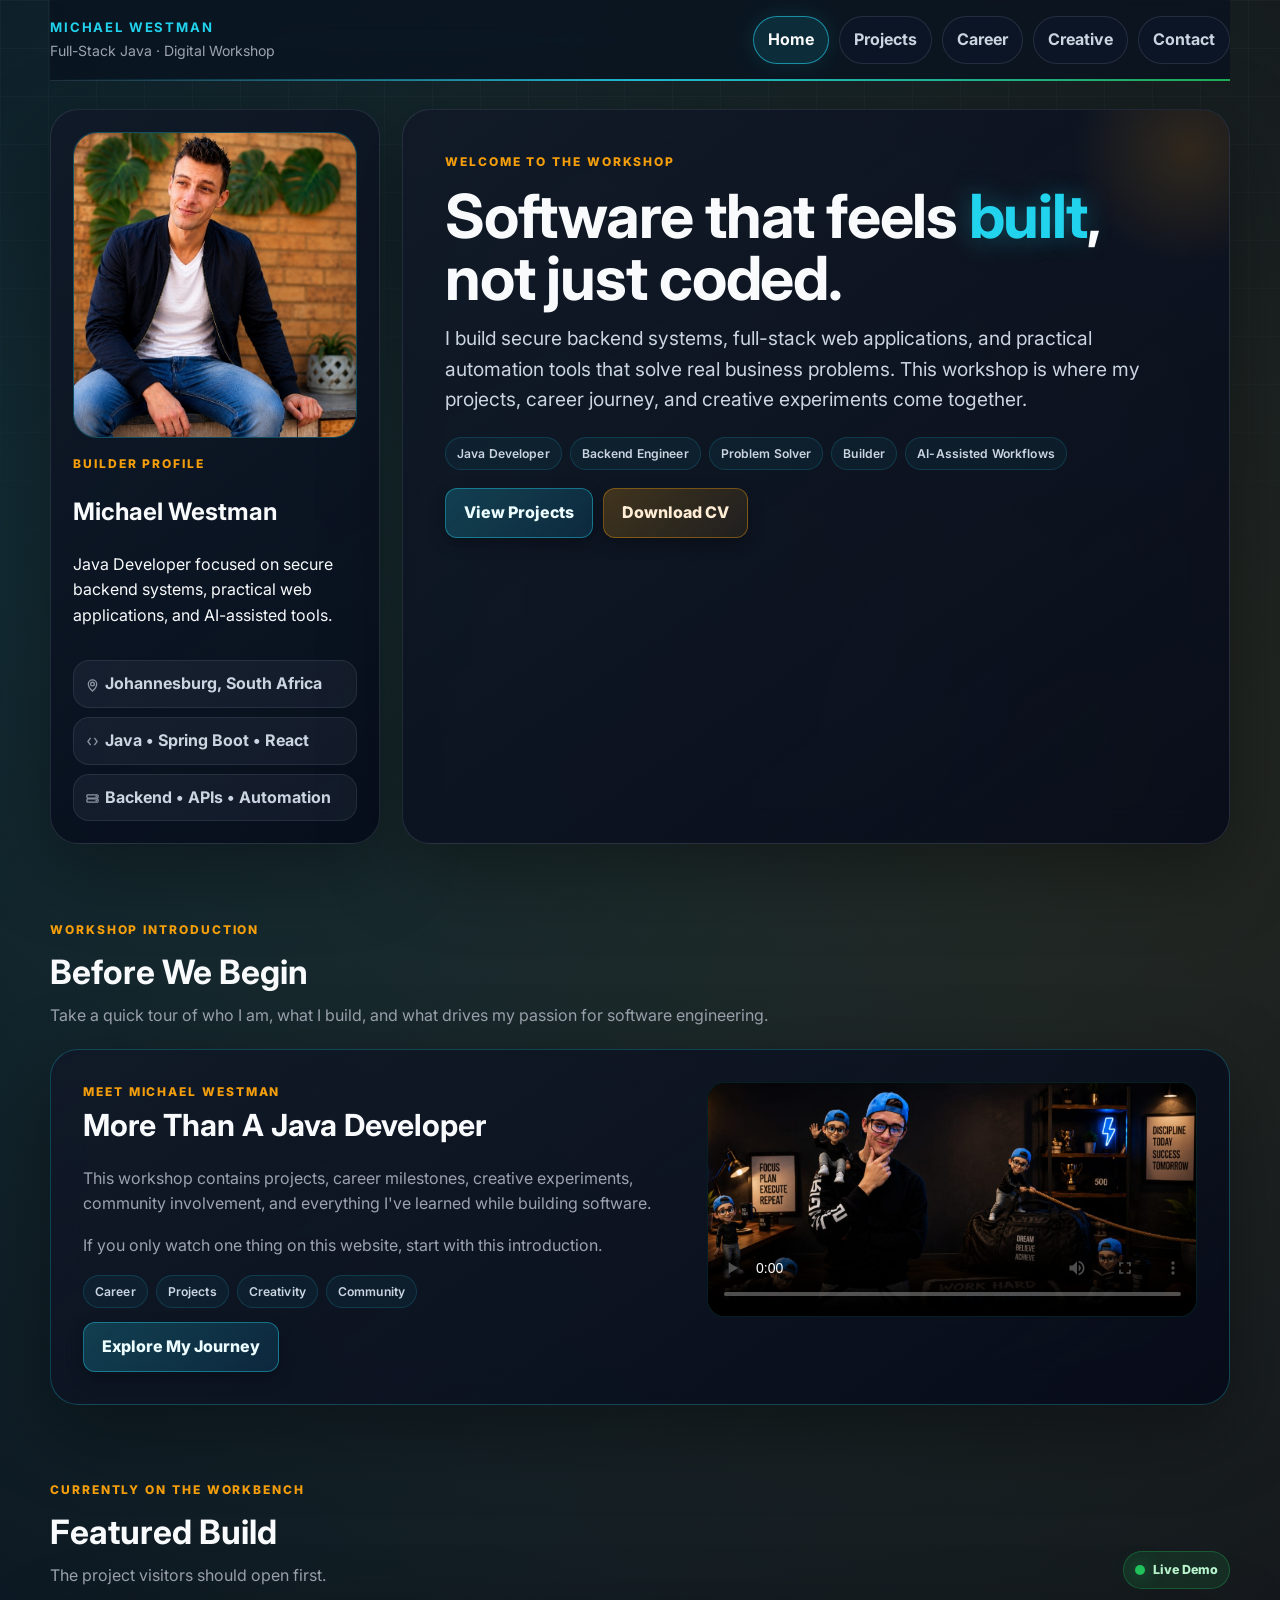
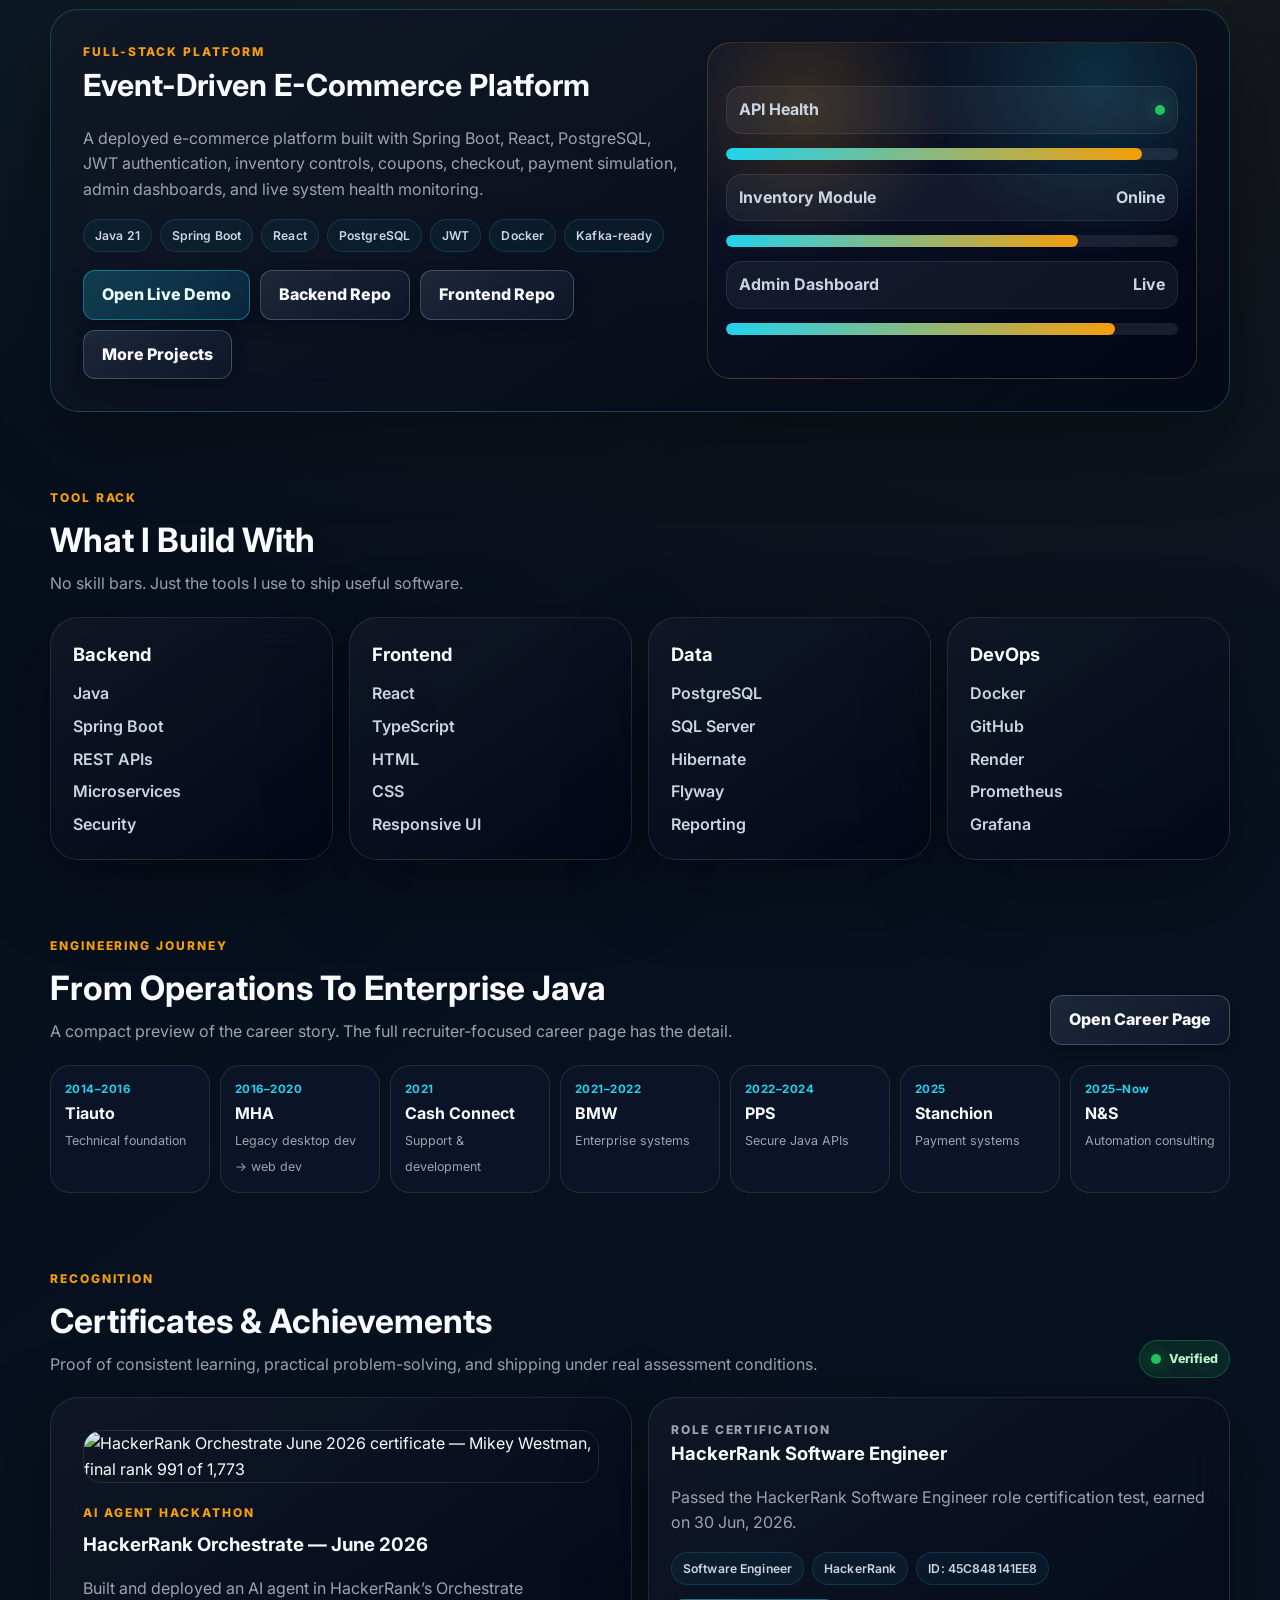
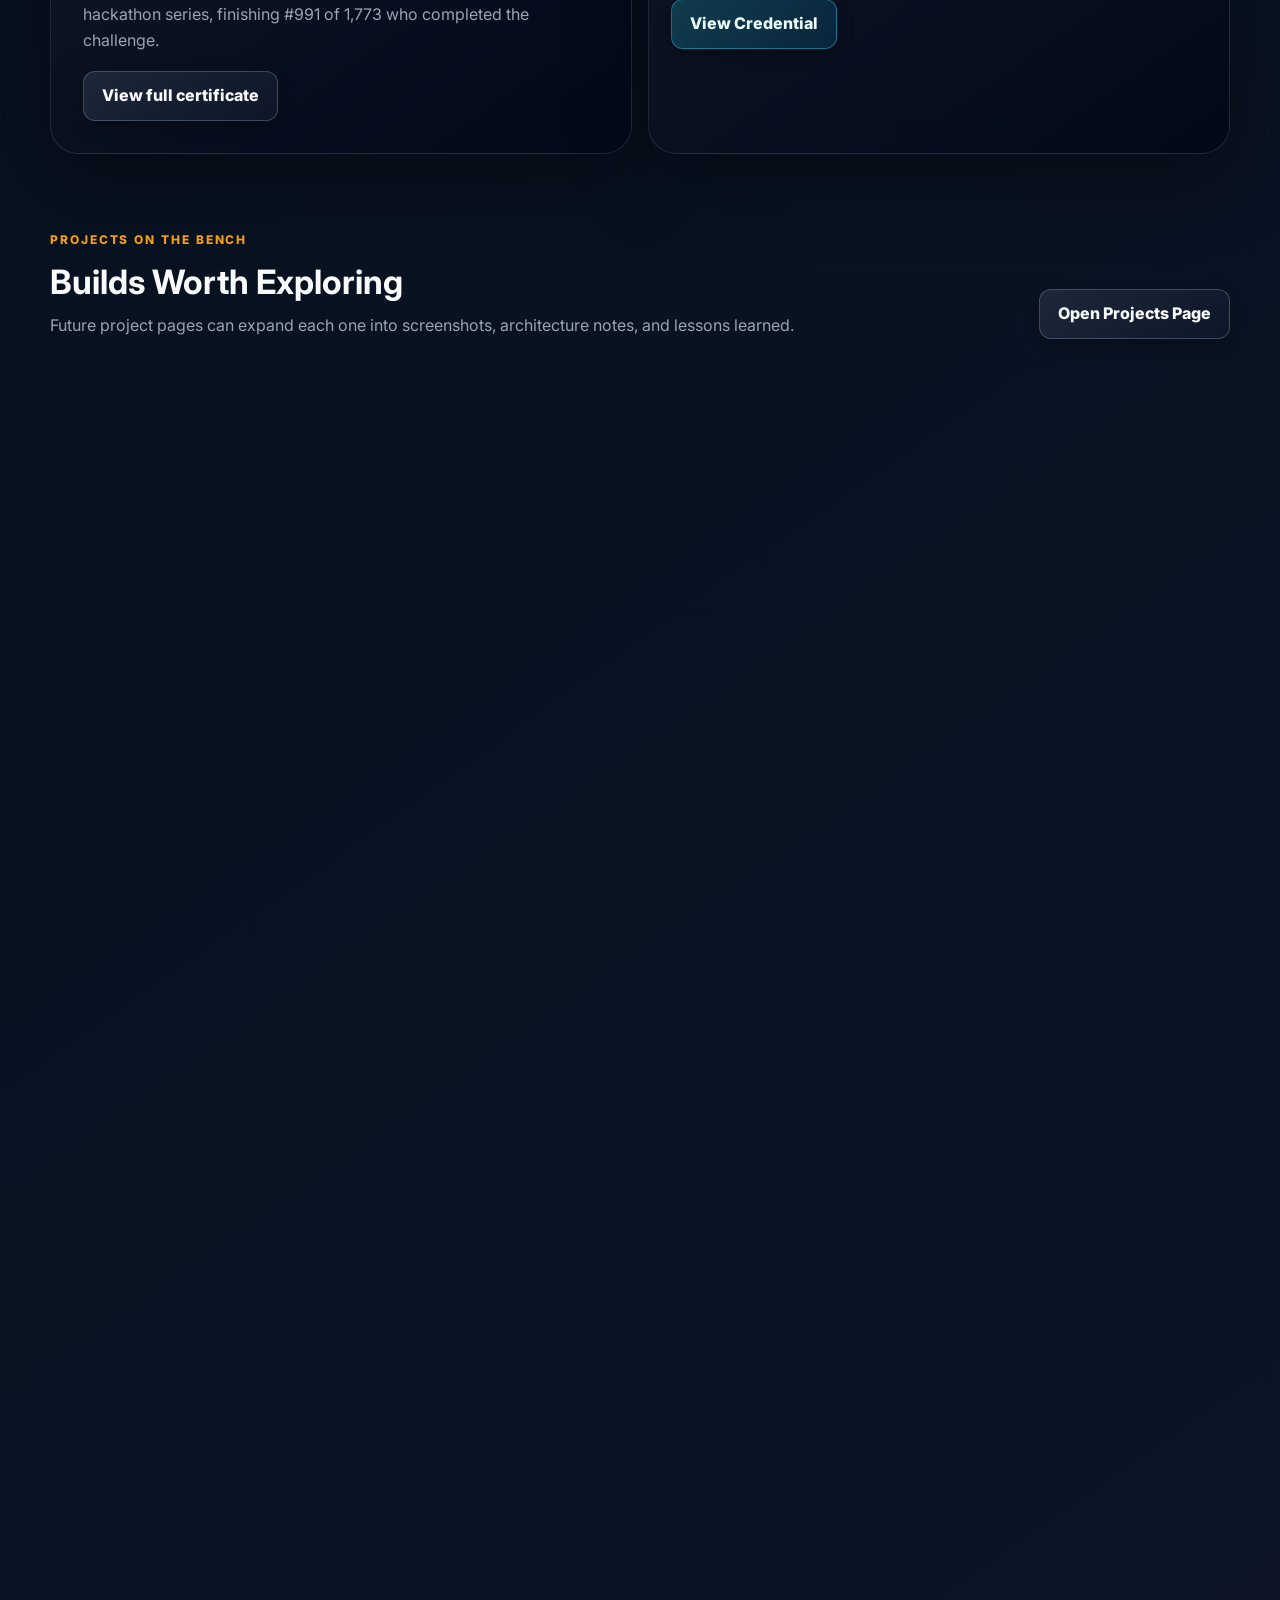
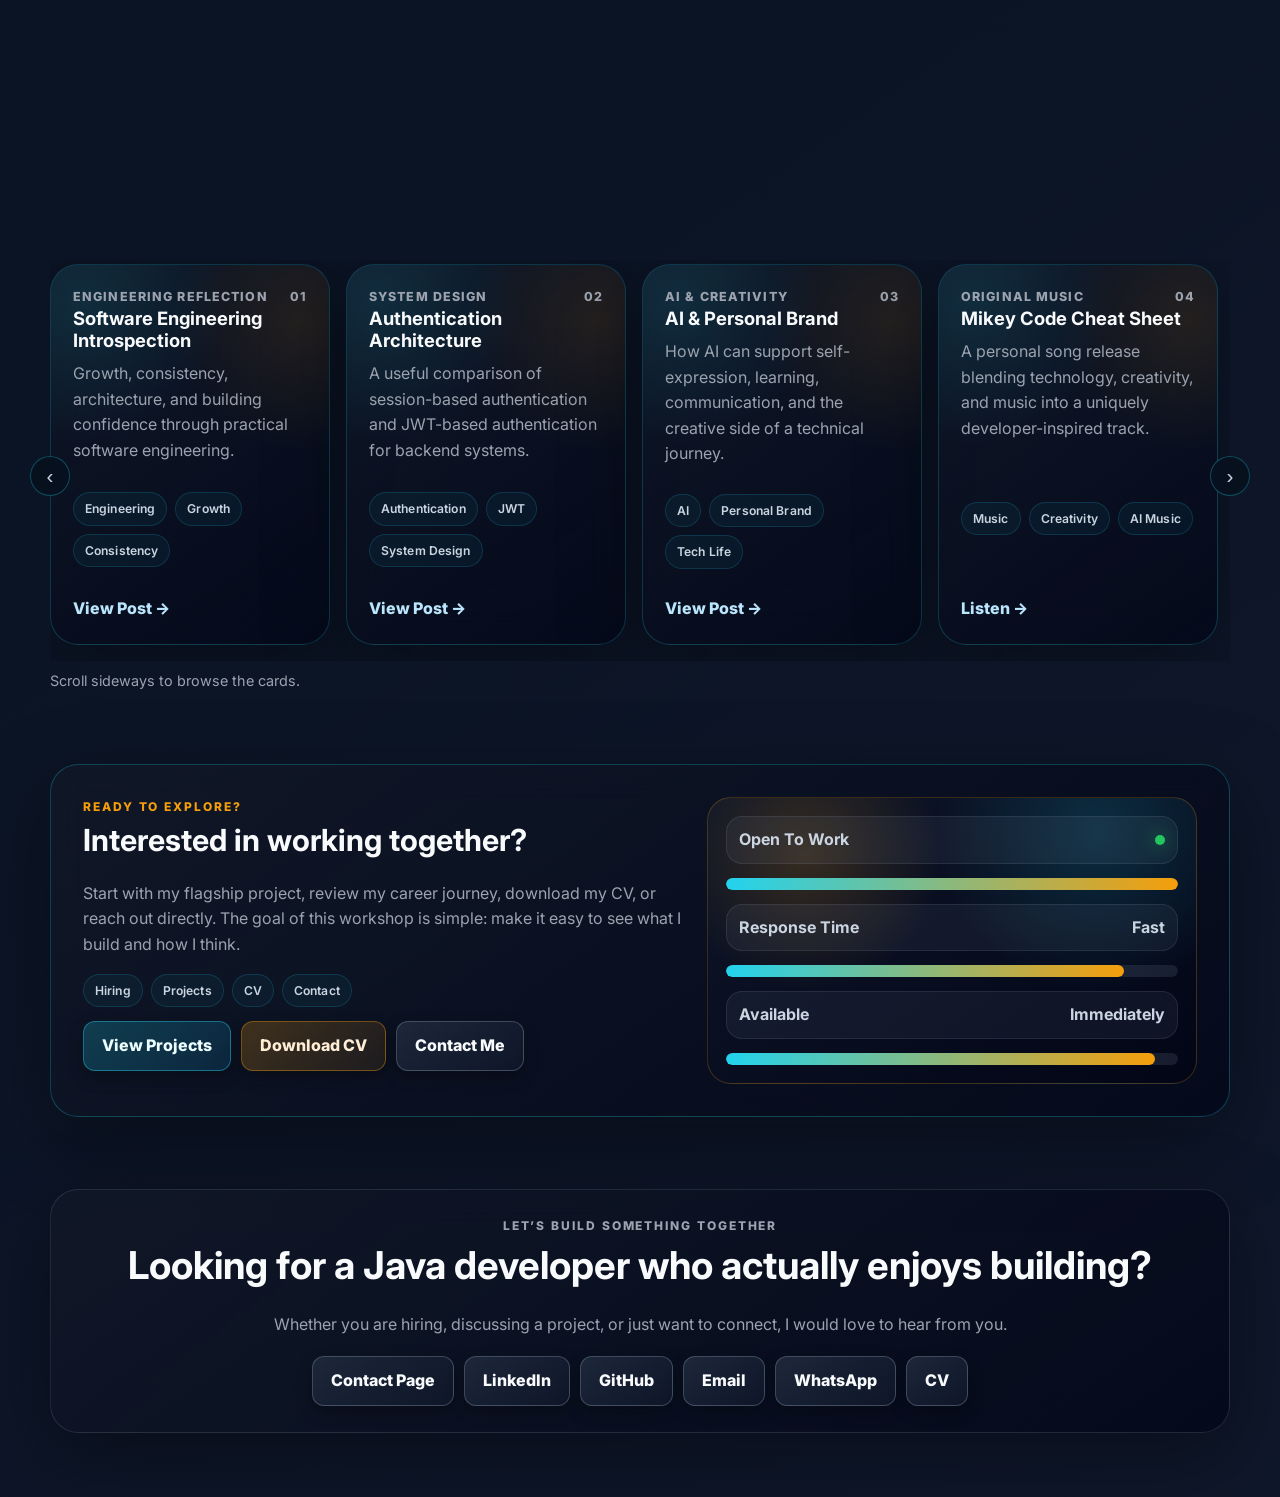
==== commit ff85dad2: "Add portfolio builds and HackerRank certificate" ====
--- a/index.html
+++ b/index.html
@@ -61,9 +61,9 @@
 
     <section class="section" id="journey"><div class="section-header"><div><p class="section-kicker">Engineering Journey</p><h2>From Operations To Enterprise Java</h2><p>A compact preview of the career story. The full recruiter-focused career page has the detail.</p></div><a class="button" href="workshop-career.html">Open Career Page</a></div><div class="journey"><a class="journey-step" href="workshop-career.html"><time>2014–2016</time><strong>Tiauto</strong><span>Technical foundation</span></a><a class="journey-step" href="workshop-career.html"><time>2016–2020</time><strong>MHA</strong><span>Legacy desktop dev → web dev</span></a><a class="journey-step" href="workshop-career.html"><time>2021</time><strong>Cash Connect</strong><span>Support &amp; development</span></a><a class="journey-step" href="workshop-career.html"><time>2021–2022</time><strong>BMW</strong><span>Enterprise systems</span></a><a class="journey-step" href="workshop-career.html"><time>2022–2024</time><strong>PPS</strong><span>Secure Java APIs</span></a><a class="journey-step" href="workshop-career.html"><time>2025</time><strong>Stanchion</strong><span>Payment systems</span></a><a class="journey-step" href="workshop-career.html"><time>2025–Now</time><strong>N&amp;S</strong><span>Automation consulting</span></a></div></section>
 
-    <section class="section" id="recognition"><div class="section-header"><div><p class="section-kicker">Recognition</p><h2>HackerRank Orchestrate — June 2026</h2><p>Built and deployed an AI agent in HackerRank’s Orchestrate hackathon series.</p></div><span class="live-badge"><span class="dot" aria-hidden="true"></span> Verified</span></div><article class="cert-card"><a class="cert-link" href="public/images/orchestrate-certificate.gif" target="_blank" rel="noopener noreferrer" aria-label="Open full HackerRank Orchestrate certificate"><img class="cert-img" src="public/images/orchestrate-certificate.gif" alt="HackerRank Orchestrate June 2026 certificate — Mikey Westman, final rank 991 of 1,773" loading="lazy"></a><div class="cert-body"><p class="section-kicker">AI Agent Hackathon</p><h3>Finished #991 of 1,773 who completed the challenge</h3><p class="cert-meta">Around 5,500 developers registered for the June 2026 edition; 1,773 saw it through by building and deploying a working AI agent. Finishing put my result ahead of the majority who signed up but never shipped.</p><div class="actions"><a class="button" href="public/images/orchestrate-certificate.gif" target="_blank" rel="noopener noreferrer">View full certificate</a></div></div></article></section>
+    <section class="section" id="recognition"><div class="section-header"><div><p class="section-kicker">Recognition</p><h2>Certificates &amp; Achievements</h2><p>Proof of consistent learning, practical problem-solving, and shipping under real assessment conditions.</p></div><span class="live-badge"><span class="dot" aria-hidden="true"></span> Verified</span></div><div class="grid-2"><article class="cert-card"><a class="cert-link" href="public/images/orchestrate-certificate.gif" target="_blank" rel="noopener noreferrer" aria-label="Open full HackerRank Orchestrate certificate"><img class="cert-img" src="public/images/orchestrate-certificate.gif" alt="HackerRank Orchestrate June 2026 certificate — Mikey Westman, final rank 991 of 1,773" loading="lazy"></a><div class="cert-body"><p class="section-kicker">AI Agent Hackathon</p><h3>HackerRank Orchestrate — June 2026</h3><p class="cert-meta">Built and deployed an AI agent in HackerRank’s Orchestrate hackathon series, finishing #991 of 1,773 who completed the challenge.</p><div class="actions"><a class="button" href="public/images/orchestrate-certificate.gif" target="_blank" rel="noopener noreferrer">View full certificate</a></div></div></article><article class="mini-card"><p class="section-kicker">Role Certification</p><h3>HackerRank Software Engineer</h3><p>Passed the HackerRank Software Engineer role certification test, earned on 30 Jun, 2026.</p><div class="card-tags"><span>Software Engineer</span><span>HackerRank</span><span>ID: 45C848141EE8</span></div><div class="actions"><a class="button primary" href="https://www.hackerrank.com/certificates/45c848141ee8" target="_blank" rel="noopener noreferrer">View Credential</a></div></article></div></section>
 
-    <section class="section" id="projects"><div class="section-header"><div><p class="section-kicker">Projects On The Bench</p><h2>Builds Worth Exploring</h2><p>Future project pages can expand each one into screenshots, architecture notes, and lessons learned.</p></div><a class="button" href="workshop-projects.html">Open Projects Page</a></div><div class="grid-2"><article class="mini-card"><h3>E-Commerce Platform</h3><p>A production-style Java and React platform demonstrating secure APIs, full-stack delivery, and operational visibility.</p><div class="card-tags"><span>Spring Boot</span><span>React</span><span>PostgreSQL</span></div></article><article class="mini-card"><h3>OCR & Document Processing</h3><p>Converting quote request emails, images, and documents into structured information for faster business workflows.</p><div class="card-tags"><span>Java</span><span>OCR</span><span>Automation</span></div></article><article class="mini-card"><h3>N&S Automation</h3><p>Practical tools designed to reduce administration overhead and turn repetitive business tasks into guided workflows.</p><div class="card-tags"><span>Consulting</span><span>AI</span><span>Workflow</span></div></article><article class="mini-card"><h3>Portfolio Analytics</h3><p>A private dashboard concept for understanding portfolio engagement, clicks, and visitor interest.</p><div class="card-tags"><span>Analytics</span><span>Dashboard</span><span>Insights</span></div></article><article class="mini-card"><h3>QuoteFlow Mobile</h3><p>Native Android quotation management app built with Kotlin and Jetpack Compose. Signed APK releases available.</p><div class="card-tags"><span>Kotlin</span><span>Jetpack Compose</span><span>Android</span></div><div class="actions"><a class="button primary" href="quoteflow-mobile.html">Open App Page</a></div></article></div></section>
+    <section class="section" id="projects"><div class="section-header"><div><p class="section-kicker">Projects On The Bench</p><h2>Builds Worth Exploring</h2><p>Future project pages can expand each one into screenshots, architecture notes, and lessons learned.</p></div><a class="button" href="workshop-projects.html">Open Projects Page</a></div><div class="grid-2"><article class="mini-card"><h3>E-Commerce Platform</h3><p>A production-style Java and React platform demonstrating secure APIs, full-stack delivery, and operational visibility.</p><div class="card-tags"><span>Spring Boot</span><span>React</span><span>PostgreSQL</span></div></article><article class="mini-card"><h3>OCR & Document Processing</h3><p>Converting quote request emails, images, and documents into structured information for faster business workflows.</p><div class="card-tags"><span>Java</span><span>OCR</span><span>Automation</span></div></article><article class="mini-card"><h3>N&S Automation</h3><p>Practical tools designed to reduce administration overhead and turn repetitive business tasks into guided workflows.</p><div class="card-tags"><span>Consulting</span><span>AI</span><span>Workflow</span></div></article><article class="mini-card"><h3>Portfolio Sites</h3><p>Responsive portfolio websites created for personal branding and professional presentation. The site names are intentionally kept hidden; visitors can click through using the buttons below.</p><div class="card-tags"><span>GitHub Pages</span><span>Responsive UI</span><span>Portfolio</span></div><div class="actions"><a class="button" href="https://michael-westman-43.github.io/" target="_blank" rel="noreferrer">Open Portfolio 1</a><a class="button" href="https://luane-williams.github.io" target="_blank" rel="noreferrer">Open Portfolio 2</a><a class="button" href="https://thuntsane-thabang.github.io" target="_blank" rel="noreferrer">Open Portfolio 3</a></div></article><article class="mini-card"><h3>Portfolio Analytics</h3><p>A private dashboard concept for understanding portfolio engagement, clicks, and visitor interest.</p><div class="card-tags"><span>Analytics</span><span>Dashboard</span><span>Insights</span></div></article><article class="mini-card"><h3>QuoteFlow Mobile</h3><p>Native Android quotation management app built with Kotlin and Jetpack Compose. Signed APK releases available.</p><div class="card-tags"><span>Kotlin</span><span>Jetpack Compose</span><span>Android</span></div><div class="actions"><a class="button primary" href="quoteflow-mobile.html">Open App Page</a></div></article></div></section>
 
     <section class="section"><div class="section-header"><div><p class="section-kicker">Beyond The Keyboard</p><h2>The Human Side</h2><p>The part that makes the portfolio feel like Michael, not just another CV online.</p></div><a class="button" href="workshop-creative.html">Open Creative Page</a></div><div class="grid-4"><article class="note-card"><h3>Piano</h3><p>Music, practice, and creative expression away from the IDE.</p></article><article class="note-card"><h3>Nature Documentaries</h3><p>AI-assisted wildlife storytelling and educational video experiments.</p></article><article class="note-card"><h3>Helping Paws</h3><p>Community involvement supporting animal welfare initiatives.</p></article><article class="note-card"><h3>AI Experiments</h3><p>Exploring how AI can support productivity, automation, and creativity.</p></article></div></section>
 
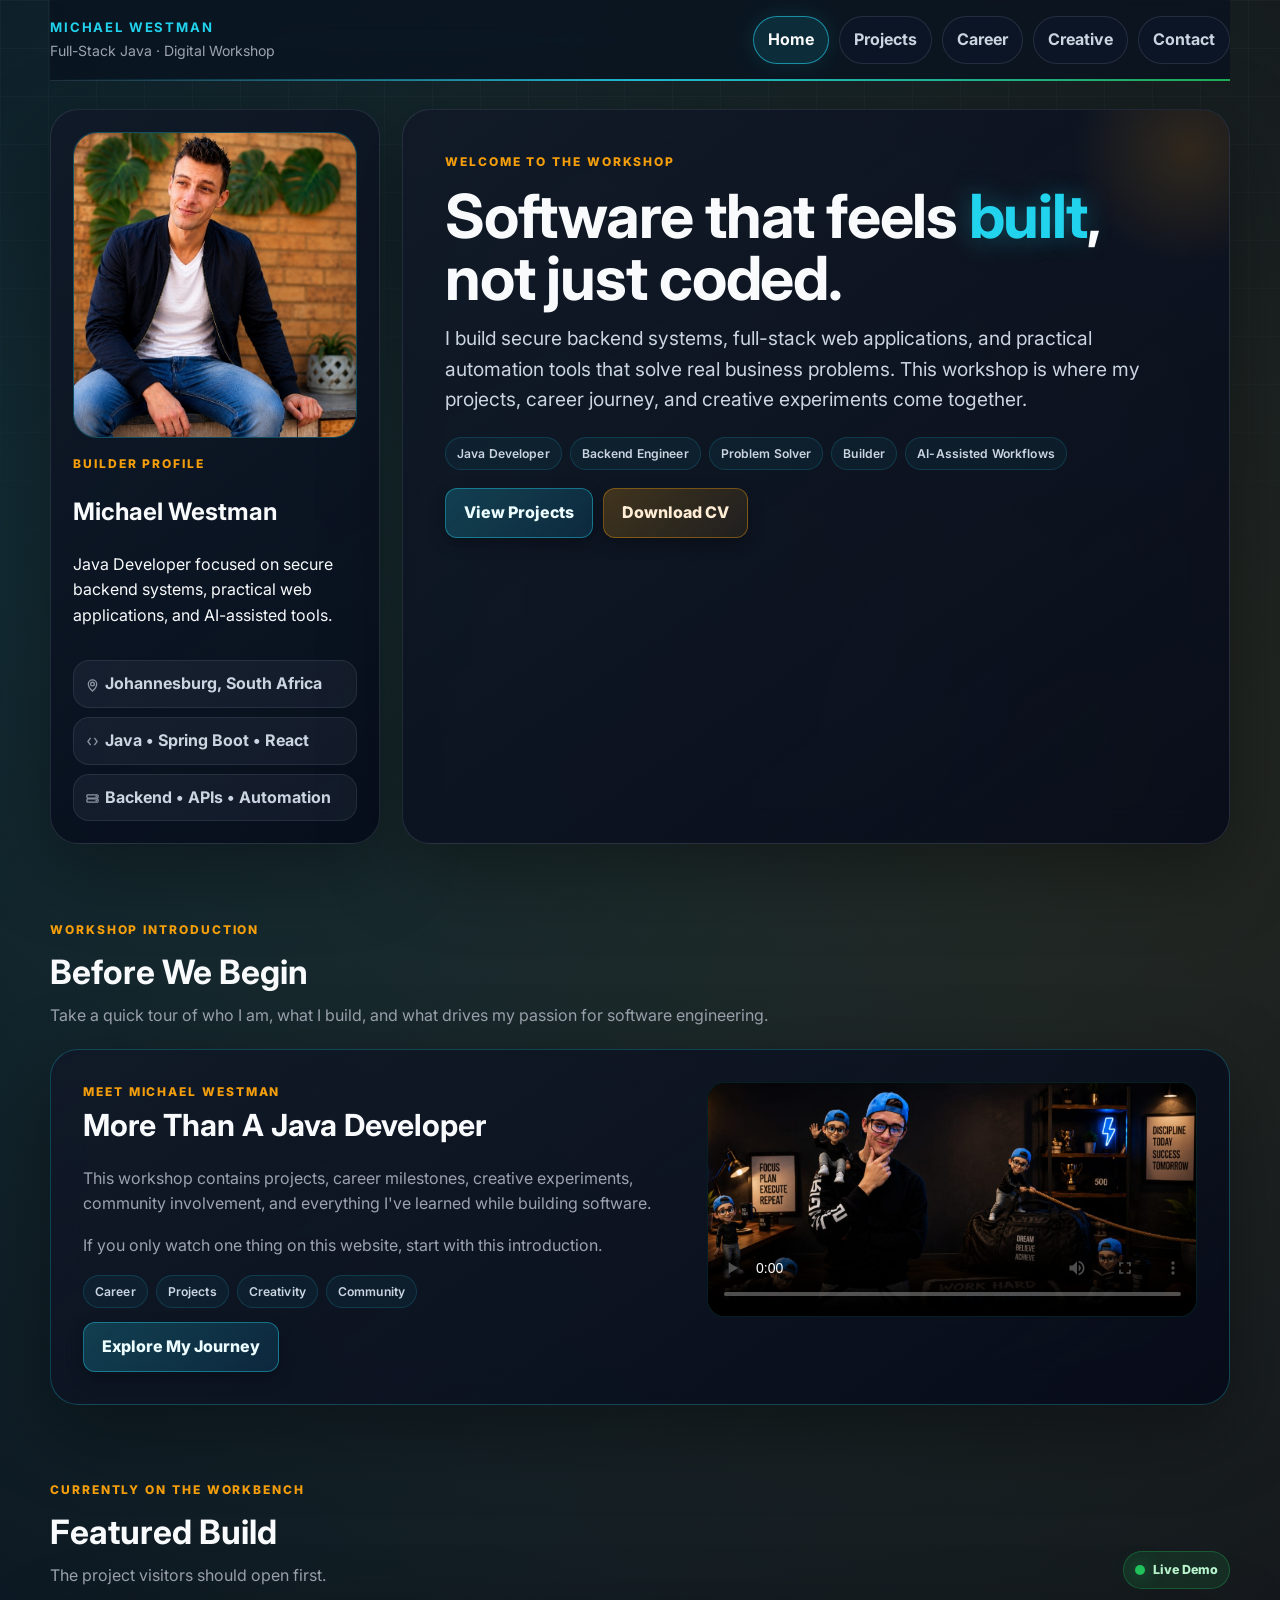
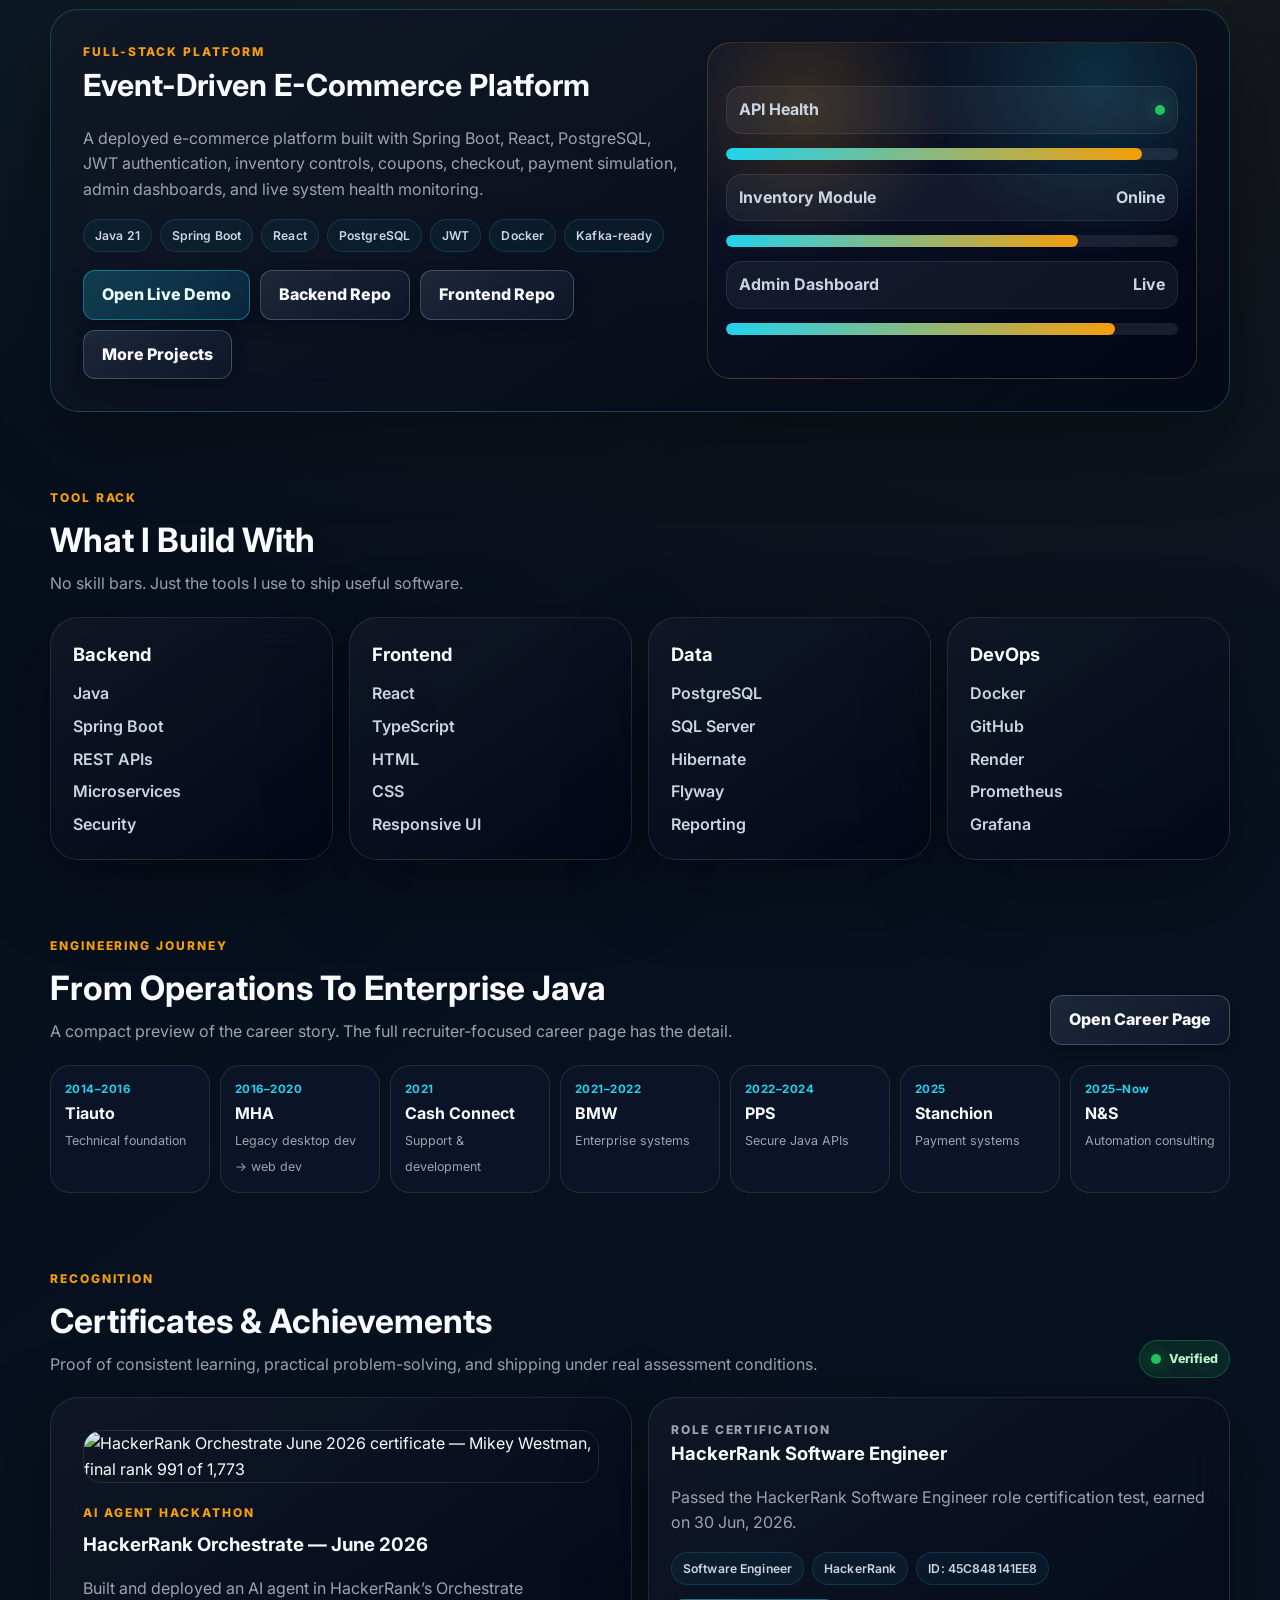
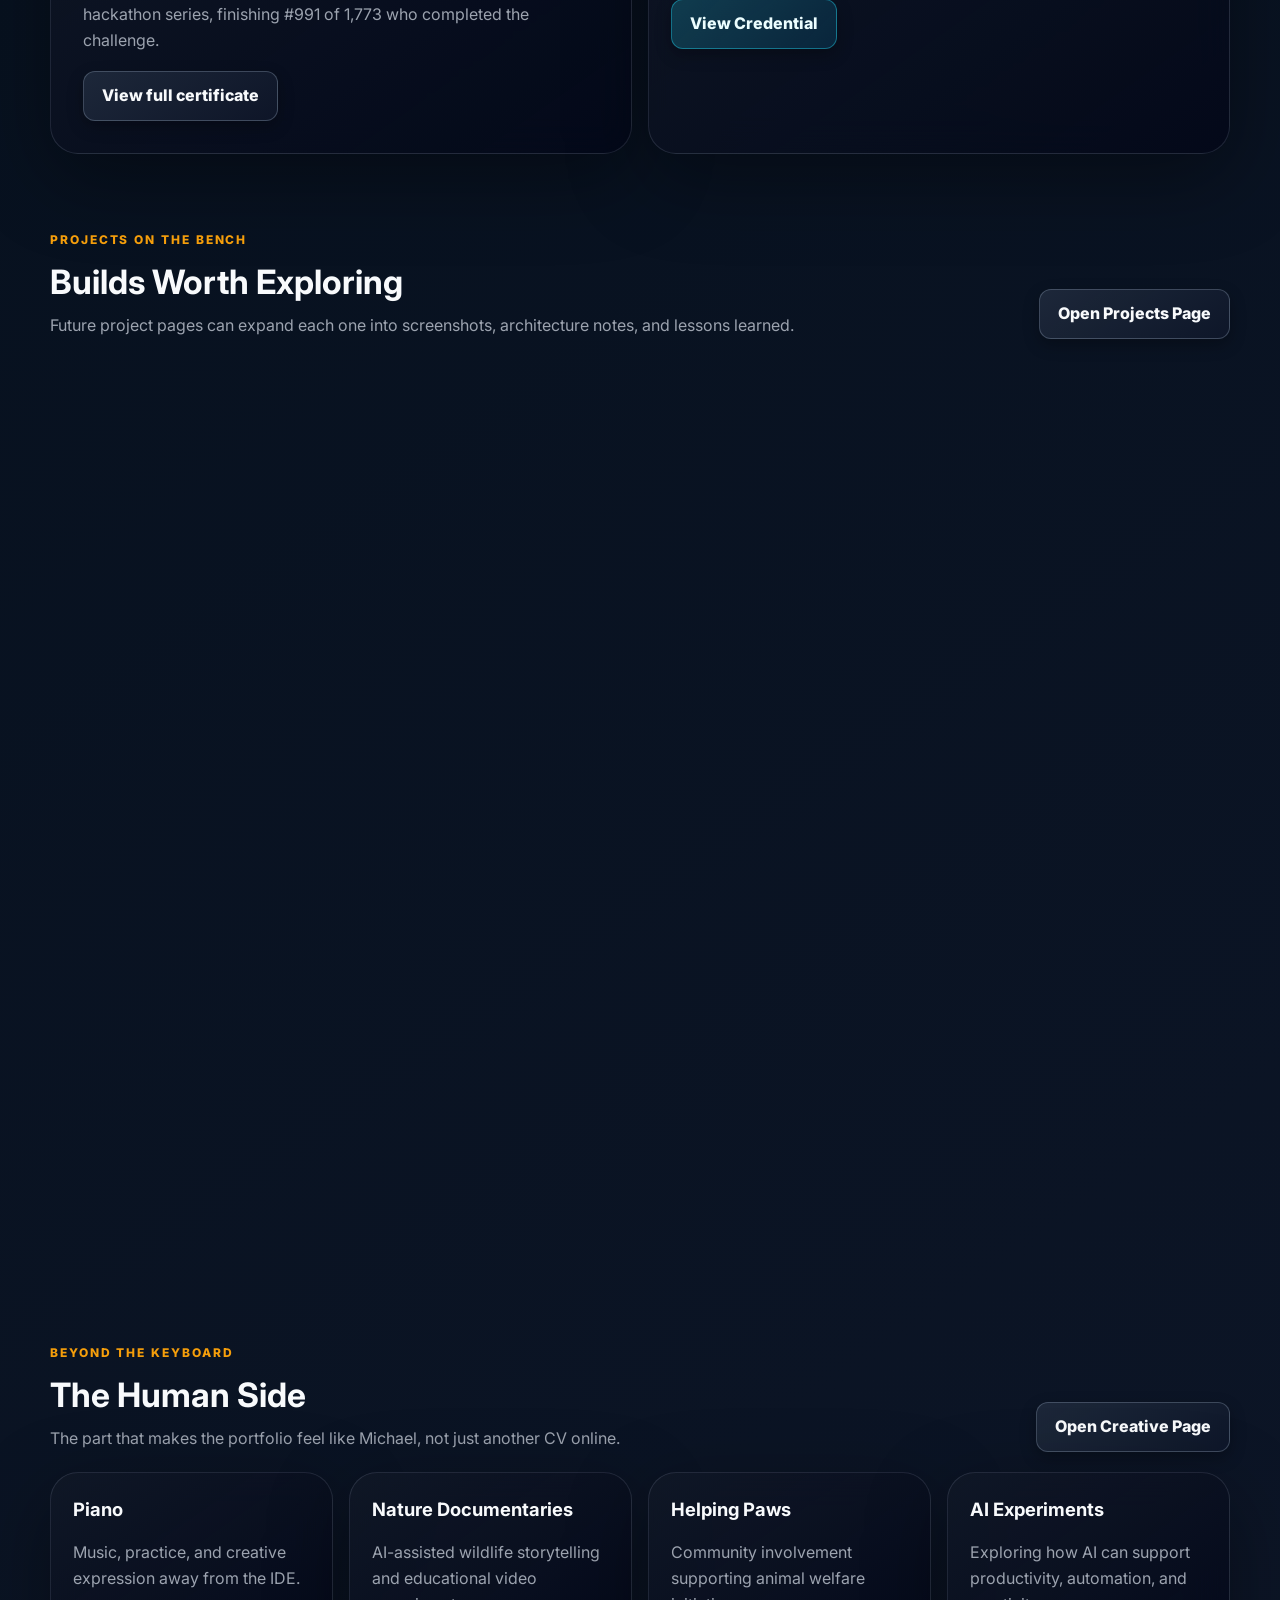
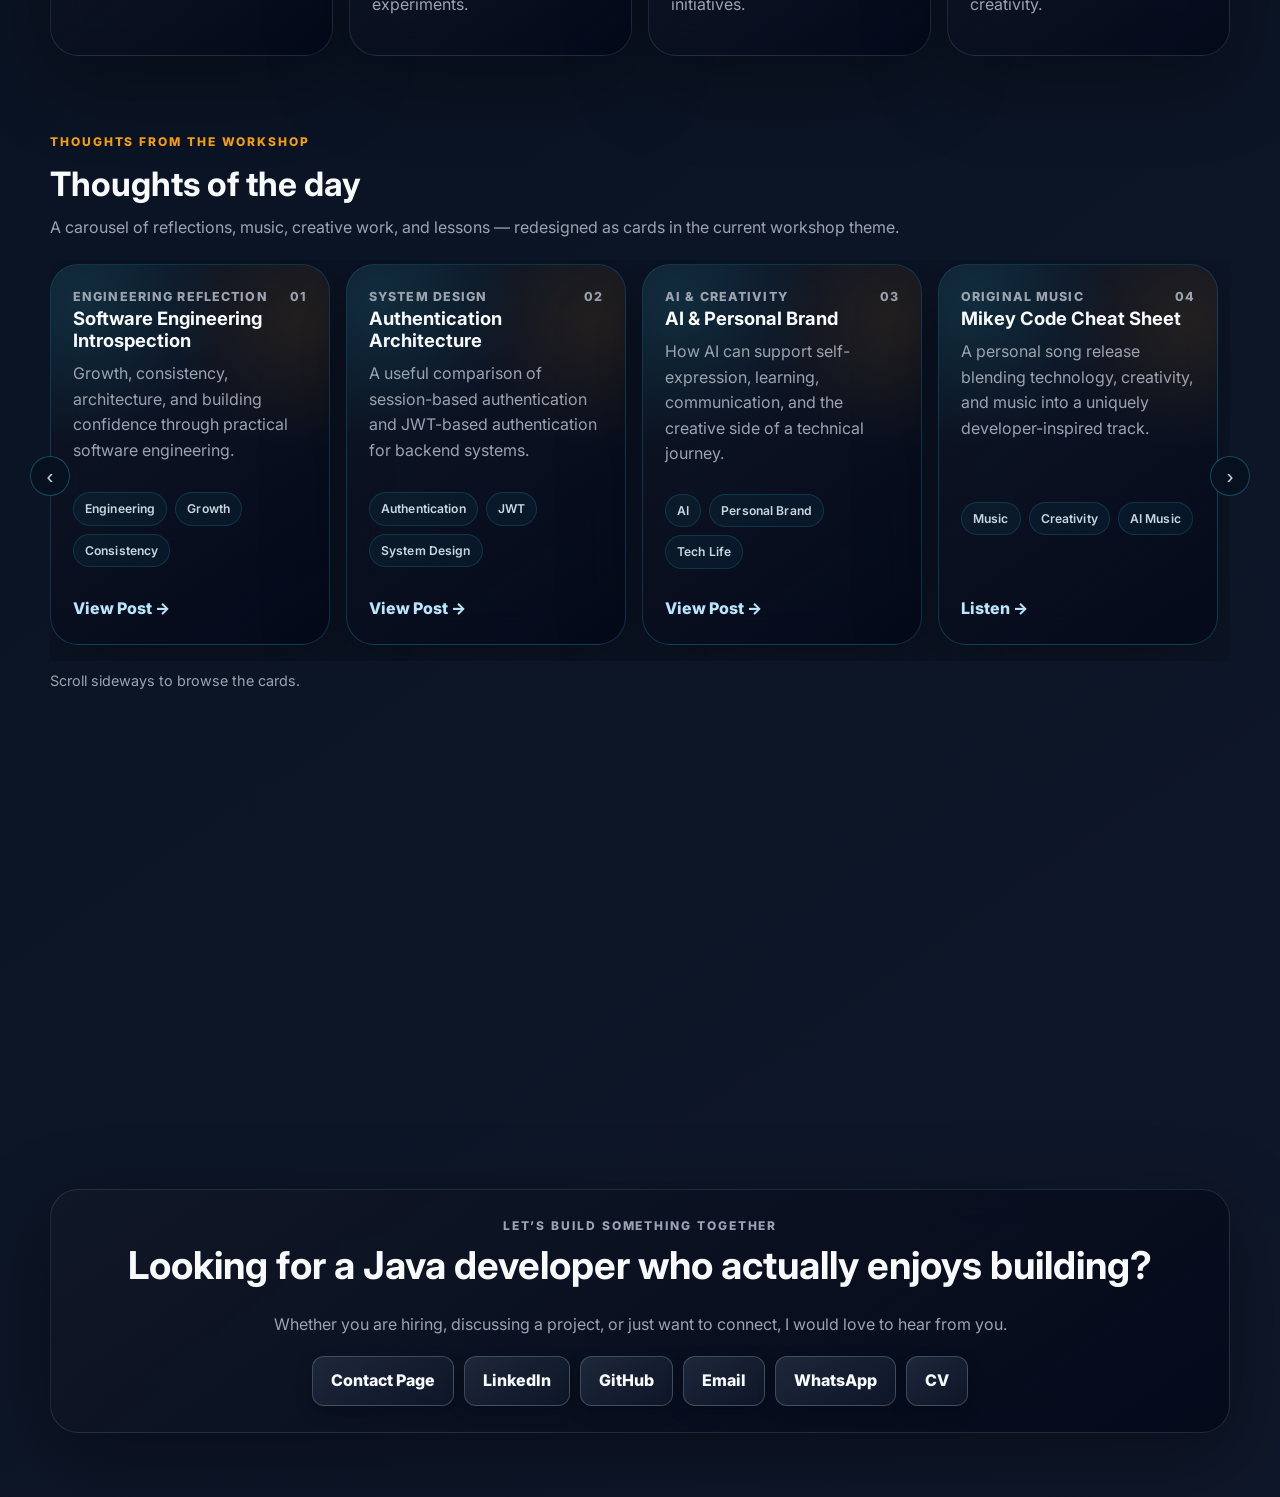
==== commit cd7ed455: "Use HackerRank iframe certificate link" ====
--- a/index.html
+++ b/index.html
@@ -61,7 +61,7 @@
 
     <section class="section" id="journey"><div class="section-header"><div><p class="section-kicker">Engineering Journey</p><h2>From Operations To Enterprise Java</h2><p>A compact preview of the career story. The full recruiter-focused career page has the detail.</p></div><a class="button" href="workshop-career.html">Open Career Page</a></div><div class="journey"><a class="journey-step" href="workshop-career.html"><time>2014–2016</time><strong>Tiauto</strong><span>Technical foundation</span></a><a class="journey-step" href="workshop-career.html"><time>2016–2020</time><strong>MHA</strong><span>Legacy desktop dev → web dev</span></a><a class="journey-step" href="workshop-career.html"><time>2021</time><strong>Cash Connect</strong><span>Support &amp; development</span></a><a class="journey-step" href="workshop-career.html"><time>2021–2022</time><strong>BMW</strong><span>Enterprise systems</span></a><a class="journey-step" href="workshop-career.html"><time>2022–2024</time><strong>PPS</strong><span>Secure Java APIs</span></a><a class="journey-step" href="workshop-career.html"><time>2025</time><strong>Stanchion</strong><span>Payment systems</span></a><a class="journey-step" href="workshop-career.html"><time>2025–Now</time><strong>N&amp;S</strong><span>Automation consulting</span></a></div></section>
 
-    <section class="section" id="recognition"><div class="section-header"><div><p class="section-kicker">Recognition</p><h2>Certificates &amp; Achievements</h2><p>Proof of consistent learning, practical problem-solving, and shipping under real assessment conditions.</p></div><span class="live-badge"><span class="dot" aria-hidden="true"></span> Verified</span></div><div class="grid-2"><article class="cert-card"><a class="cert-link" href="public/images/orchestrate-certificate.gif" target="_blank" rel="noopener noreferrer" aria-label="Open full HackerRank Orchestrate certificate"><img class="cert-img" src="public/images/orchestrate-certificate.gif" alt="HackerRank Orchestrate June 2026 certificate — Mikey Westman, final rank 991 of 1,773" loading="lazy"></a><div class="cert-body"><p class="section-kicker">AI Agent Hackathon</p><h3>HackerRank Orchestrate — June 2026</h3><p class="cert-meta">Built and deployed an AI agent in HackerRank’s Orchestrate hackathon series, finishing #991 of 1,773 who completed the challenge.</p><div class="actions"><a class="button" href="public/images/orchestrate-certificate.gif" target="_blank" rel="noopener noreferrer">View full certificate</a></div></div></article><article class="mini-card"><p class="section-kicker">Role Certification</p><h3>HackerRank Software Engineer</h3><p>Passed the HackerRank Software Engineer role certification test, earned on 30 Jun, 2026.</p><div class="card-tags"><span>Software Engineer</span><span>HackerRank</span><span>ID: 45C848141EE8</span></div><div class="actions"><a class="button primary" href="https://www.hackerrank.com/certificates/45c848141ee8" target="_blank" rel="noopener noreferrer">View Credential</a></div></article></div></section>
+    <section class="section" id="recognition"><div class="section-header"><div><p class="section-kicker">Recognition</p><h2>Certificates &amp; Achievements</h2><p>Proof of consistent learning, practical problem-solving, and shipping under real assessment conditions.</p></div><span class="live-badge"><span class="dot" aria-hidden="true"></span> Verified</span></div><div class="grid-2"><article class="cert-card"><a class="cert-link" href="public/images/orchestrate-certificate.gif" target="_blank" rel="noopener noreferrer" aria-label="Open full HackerRank Orchestrate certificate"><img class="cert-img" src="public/images/orchestrate-certificate.gif" alt="HackerRank Orchestrate June 2026 certificate — Mikey Westman, final rank 991 of 1,773" loading="lazy"></a><div class="cert-body"><p class="section-kicker">AI Agent Hackathon</p><h3>HackerRank Orchestrate — June 2026</h3><p class="cert-meta">Built and deployed an AI agent in HackerRank’s Orchestrate hackathon series, finishing #991 of 1,773 who completed the challenge.</p><div class="actions"><a class="button" href="public/images/orchestrate-certificate.gif" target="_blank" rel="noopener noreferrer">View full certificate</a></div></div></article><article class="mini-card"><p class="section-kicker">Role Certification</p><h3>HackerRank Software Engineer</h3><p>Passed the HackerRank Software Engineer role certification test, earned on 30 Jun, 2026.</p><div class="card-tags"><span>Software Engineer</span><span>HackerRank</span><span>ID: 45C848141EE8</span></div><div class="actions"><a class="button primary" href="https://www.hackerrank.com/certificates/iframe/45c848141ee8" target="_blank" rel="noopener noreferrer">View Credential</a></div></article></div></section>
 
     <section class="section" id="projects"><div class="section-header"><div><p class="section-kicker">Projects On The Bench</p><h2>Builds Worth Exploring</h2><p>Future project pages can expand each one into screenshots, architecture notes, and lessons learned.</p></div><a class="button" href="workshop-projects.html">Open Projects Page</a></div><div class="grid-2"><article class="mini-card"><h3>E-Commerce Platform</h3><p>A production-style Java and React platform demonstrating secure APIs, full-stack delivery, and operational visibility.</p><div class="card-tags"><span>Spring Boot</span><span>React</span><span>PostgreSQL</span></div></article><article class="mini-card"><h3>OCR & Document Processing</h3><p>Converting quote request emails, images, and documents into structured information for faster business workflows.</p><div class="card-tags"><span>Java</span><span>OCR</span><span>Automation</span></div></article><article class="mini-card"><h3>N&S Automation</h3><p>Practical tools designed to reduce administration overhead and turn repetitive business tasks into guided workflows.</p><div class="card-tags"><span>Consulting</span><span>AI</span><span>Workflow</span></div></article><article class="mini-card"><h3>Portfolio Sites</h3><p>Responsive portfolio websites created for personal branding and professional presentation. The site names are intentionally kept hidden; visitors can click through using the buttons below.</p><div class="card-tags"><span>GitHub Pages</span><span>Responsive UI</span><span>Portfolio</span></div><div class="actions"><a class="button" href="https://michael-westman-43.github.io/" target="_blank" rel="noreferrer">Open Portfolio 1</a><a class="button" href="https://luane-williams.github.io" target="_blank" rel="noreferrer">Open Portfolio 2</a><a class="button" href="https://thuntsane-thabang.github.io" target="_blank" rel="noreferrer">Open Portfolio 3</a></div></article><article class="mini-card"><h3>Portfolio Analytics</h3><p>A private dashboard concept for understanding portfolio engagement, clicks, and visitor interest.</p><div class="card-tags"><span>Analytics</span><span>Dashboard</span><span>Insights</span></div></article><article class="mini-card"><h3>QuoteFlow Mobile</h3><p>Native Android quotation management app built with Kotlin and Jetpack Compose. Signed APK releases available.</p><div class="card-tags"><span>Kotlin</span><span>Jetpack Compose</span><span>Android</span></div><div class="actions"><a class="button primary" href="quoteflow-mobile.html">Open App Page</a></div></article></div></section>
 
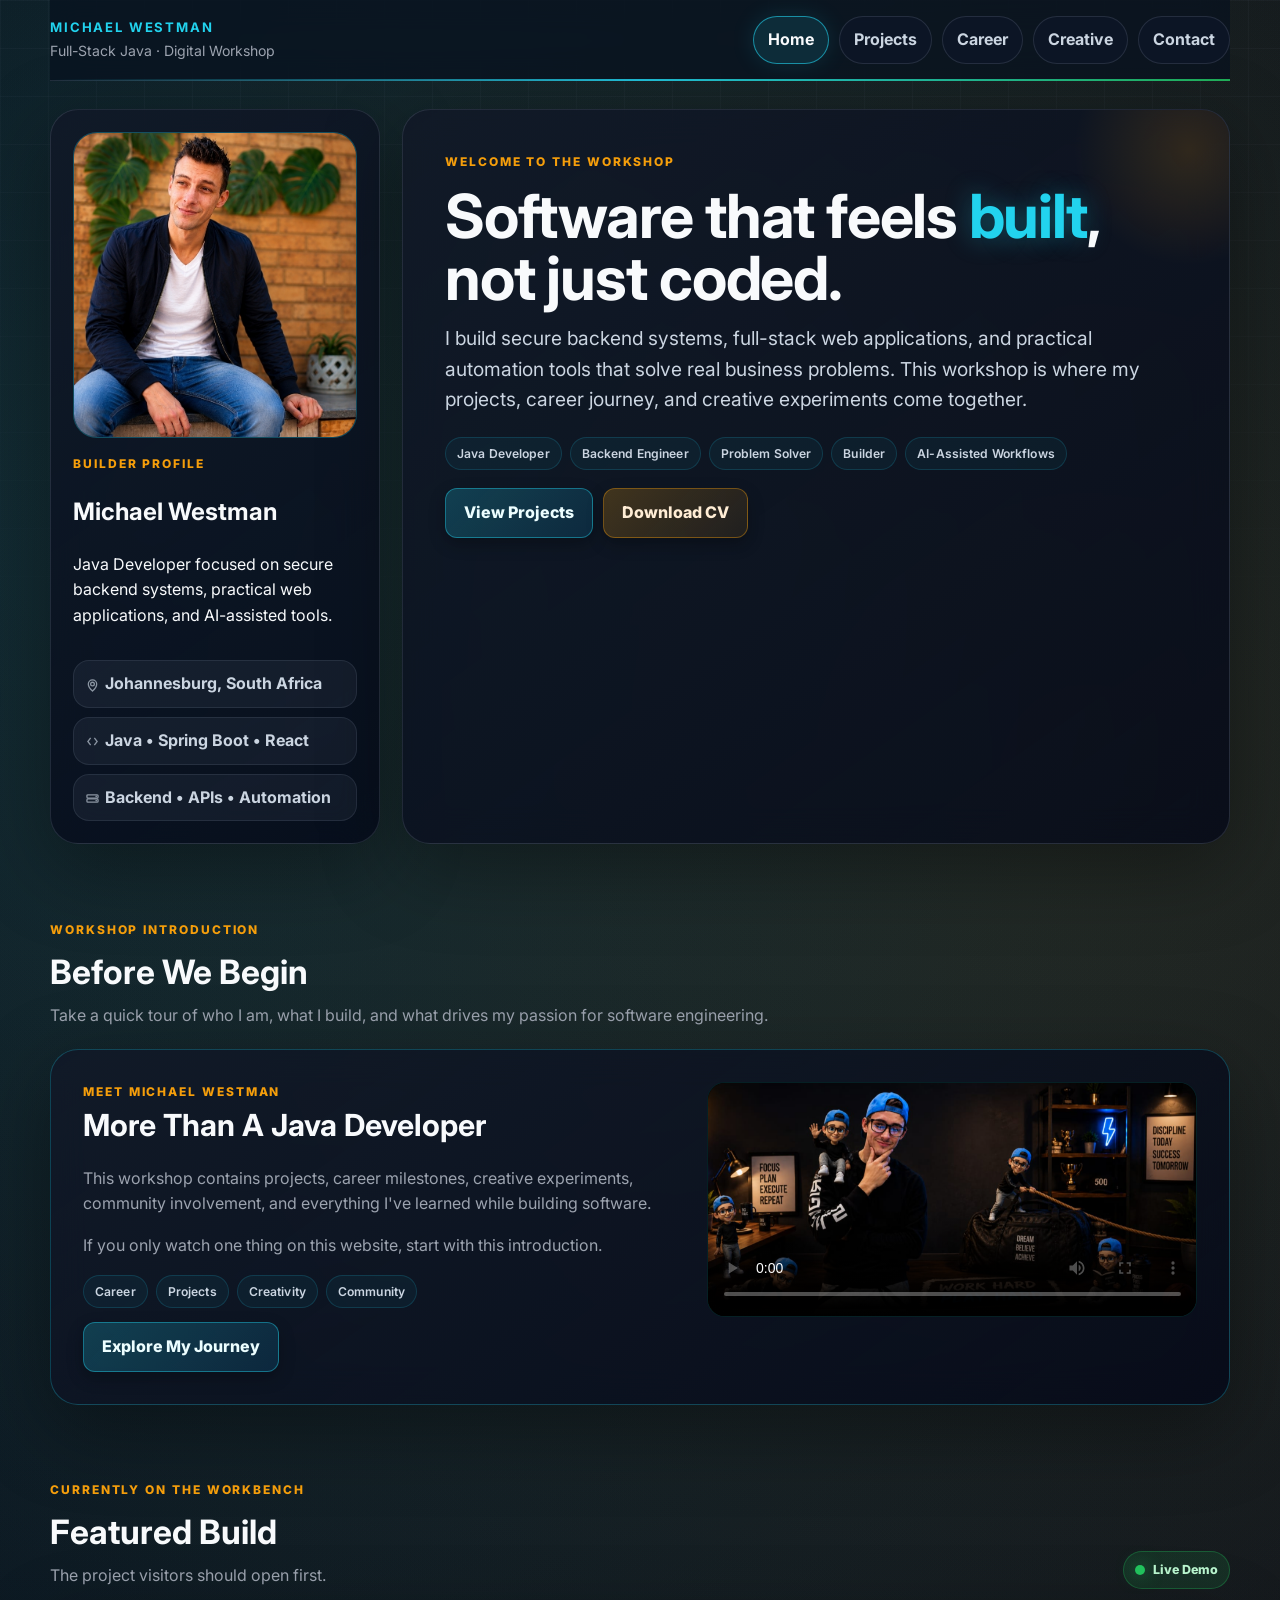
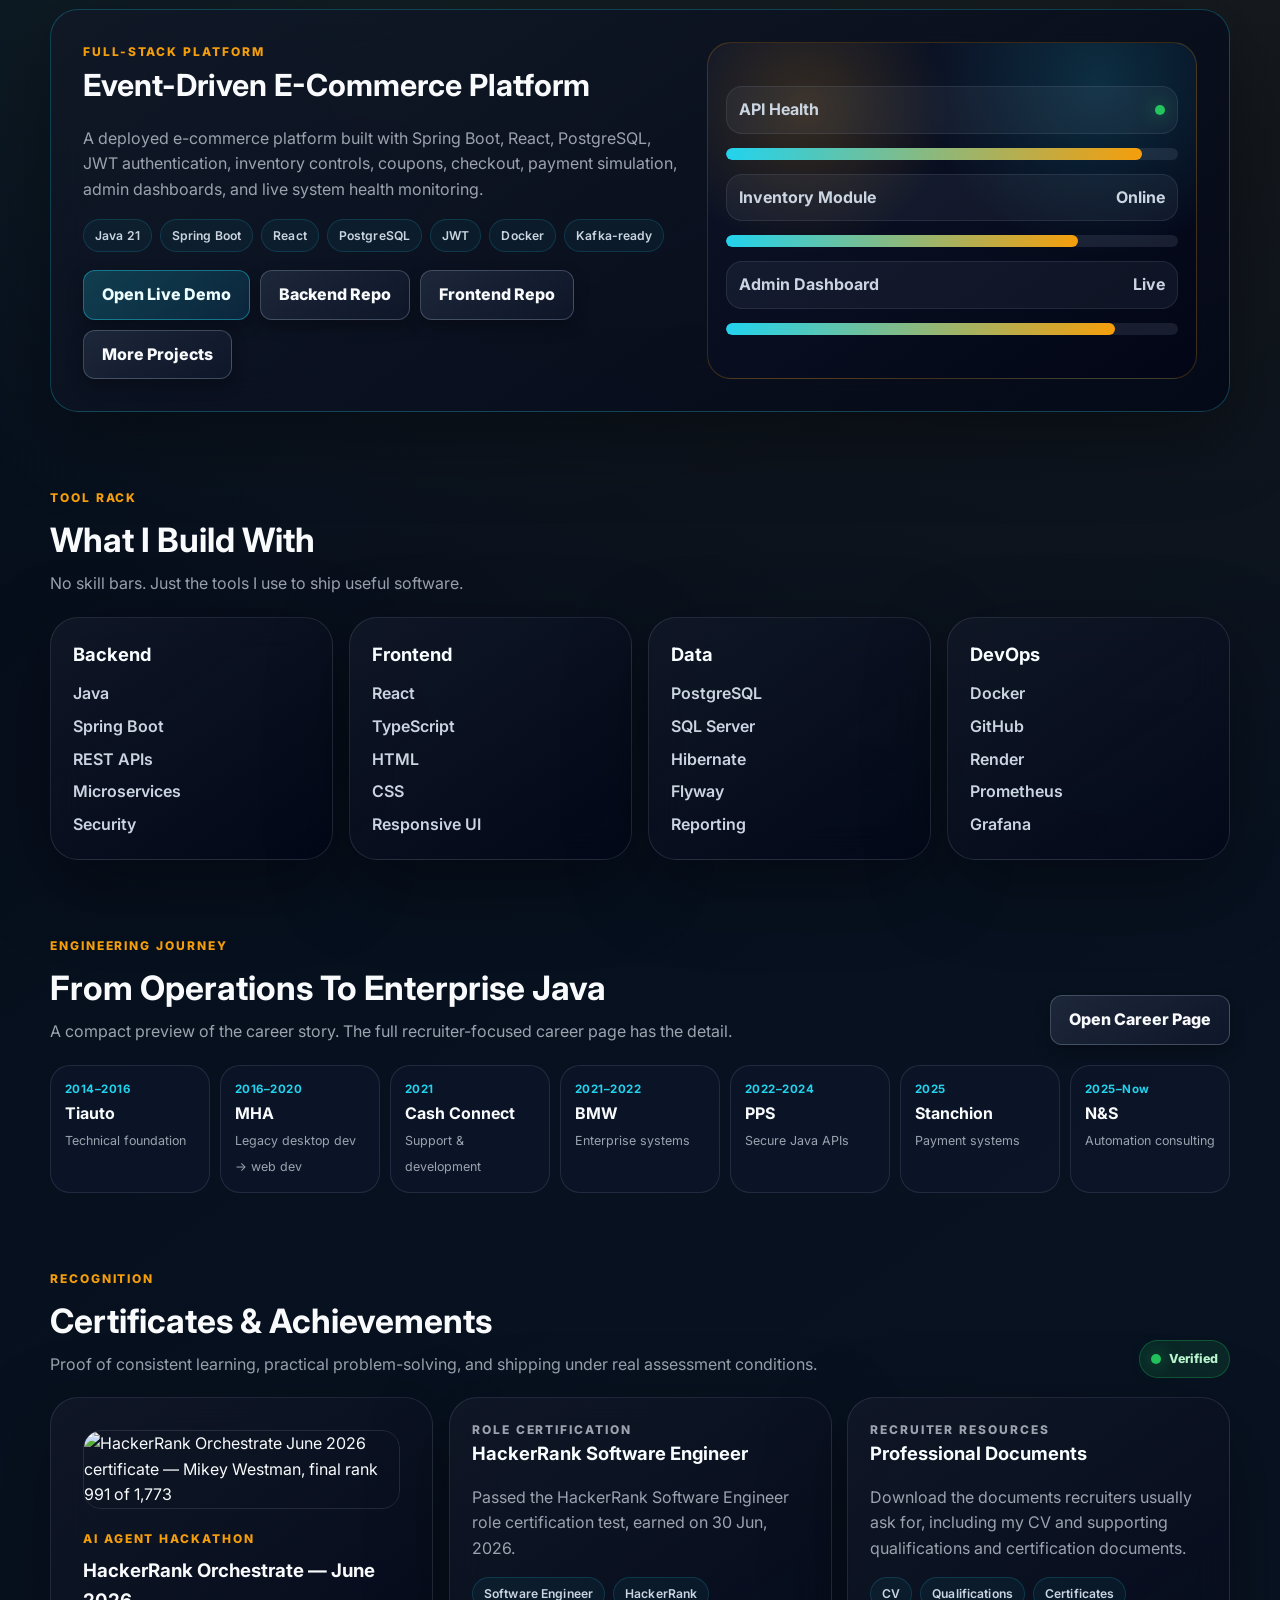
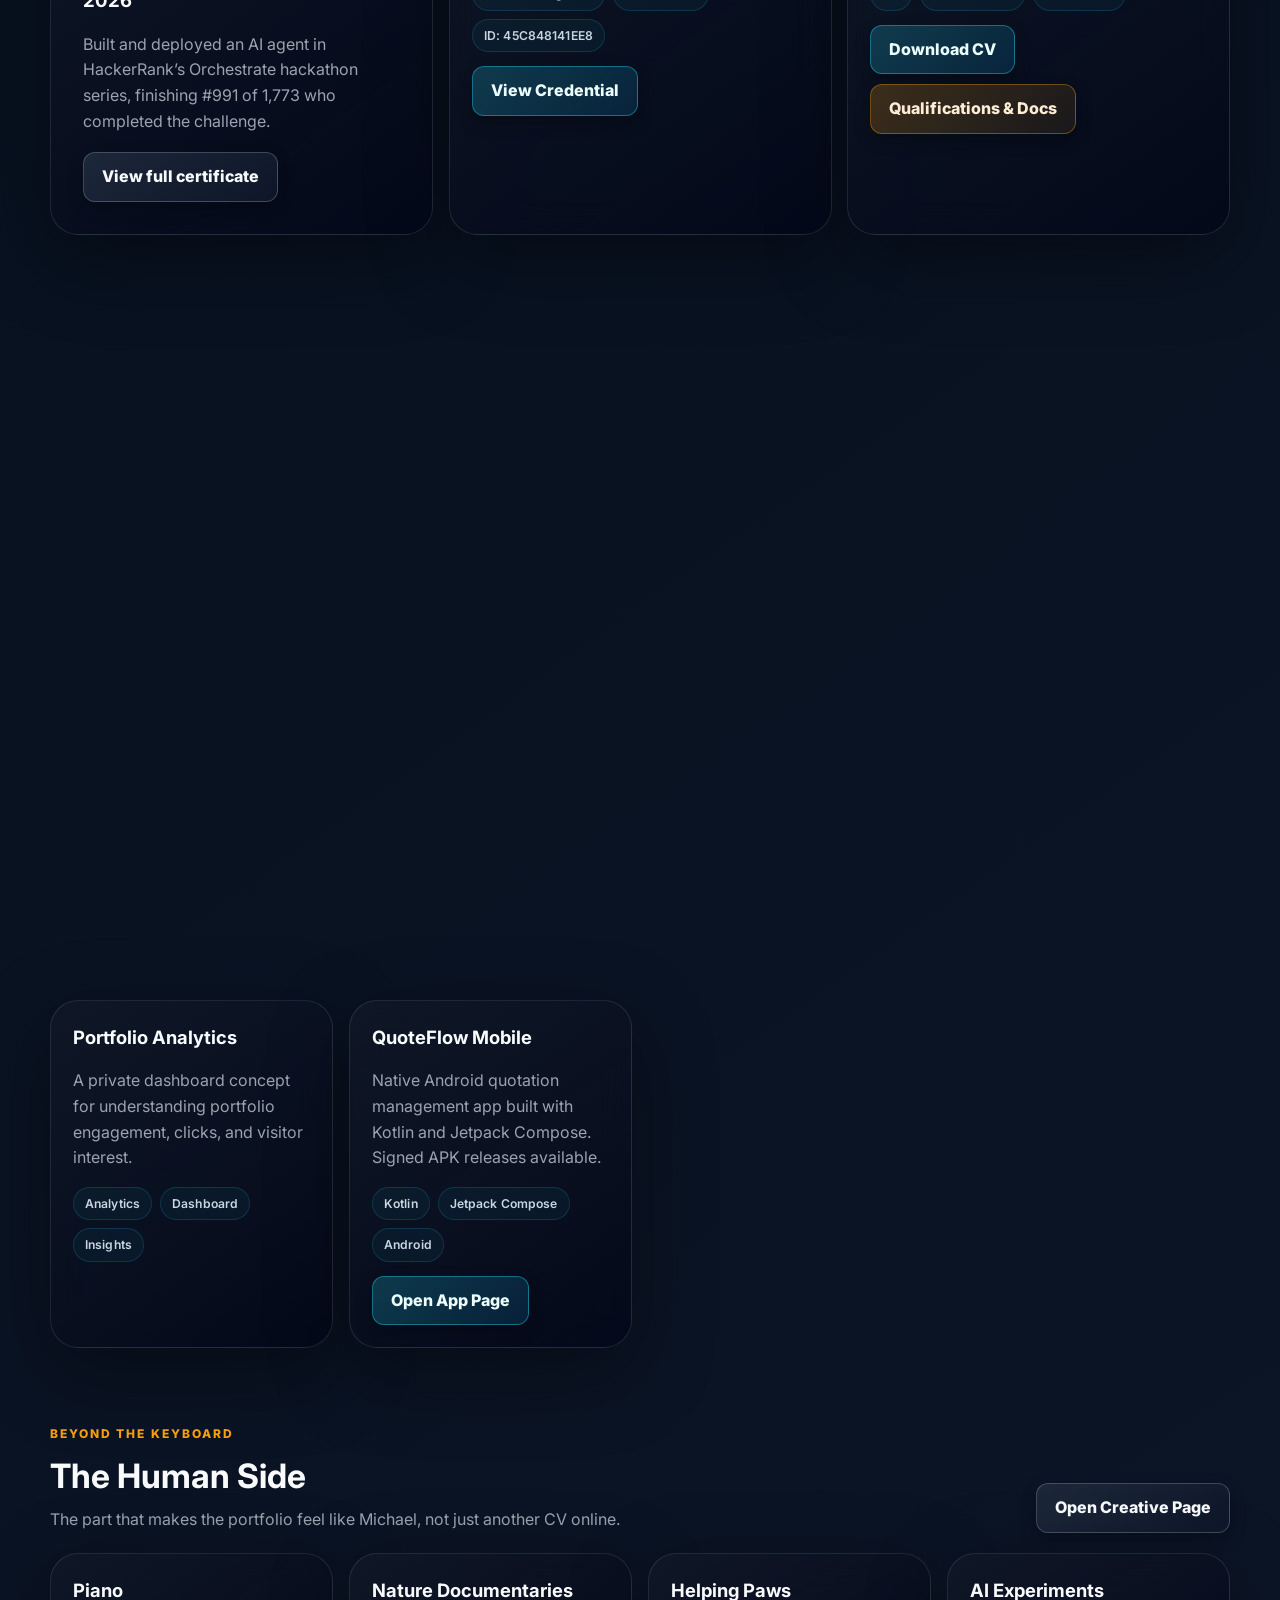
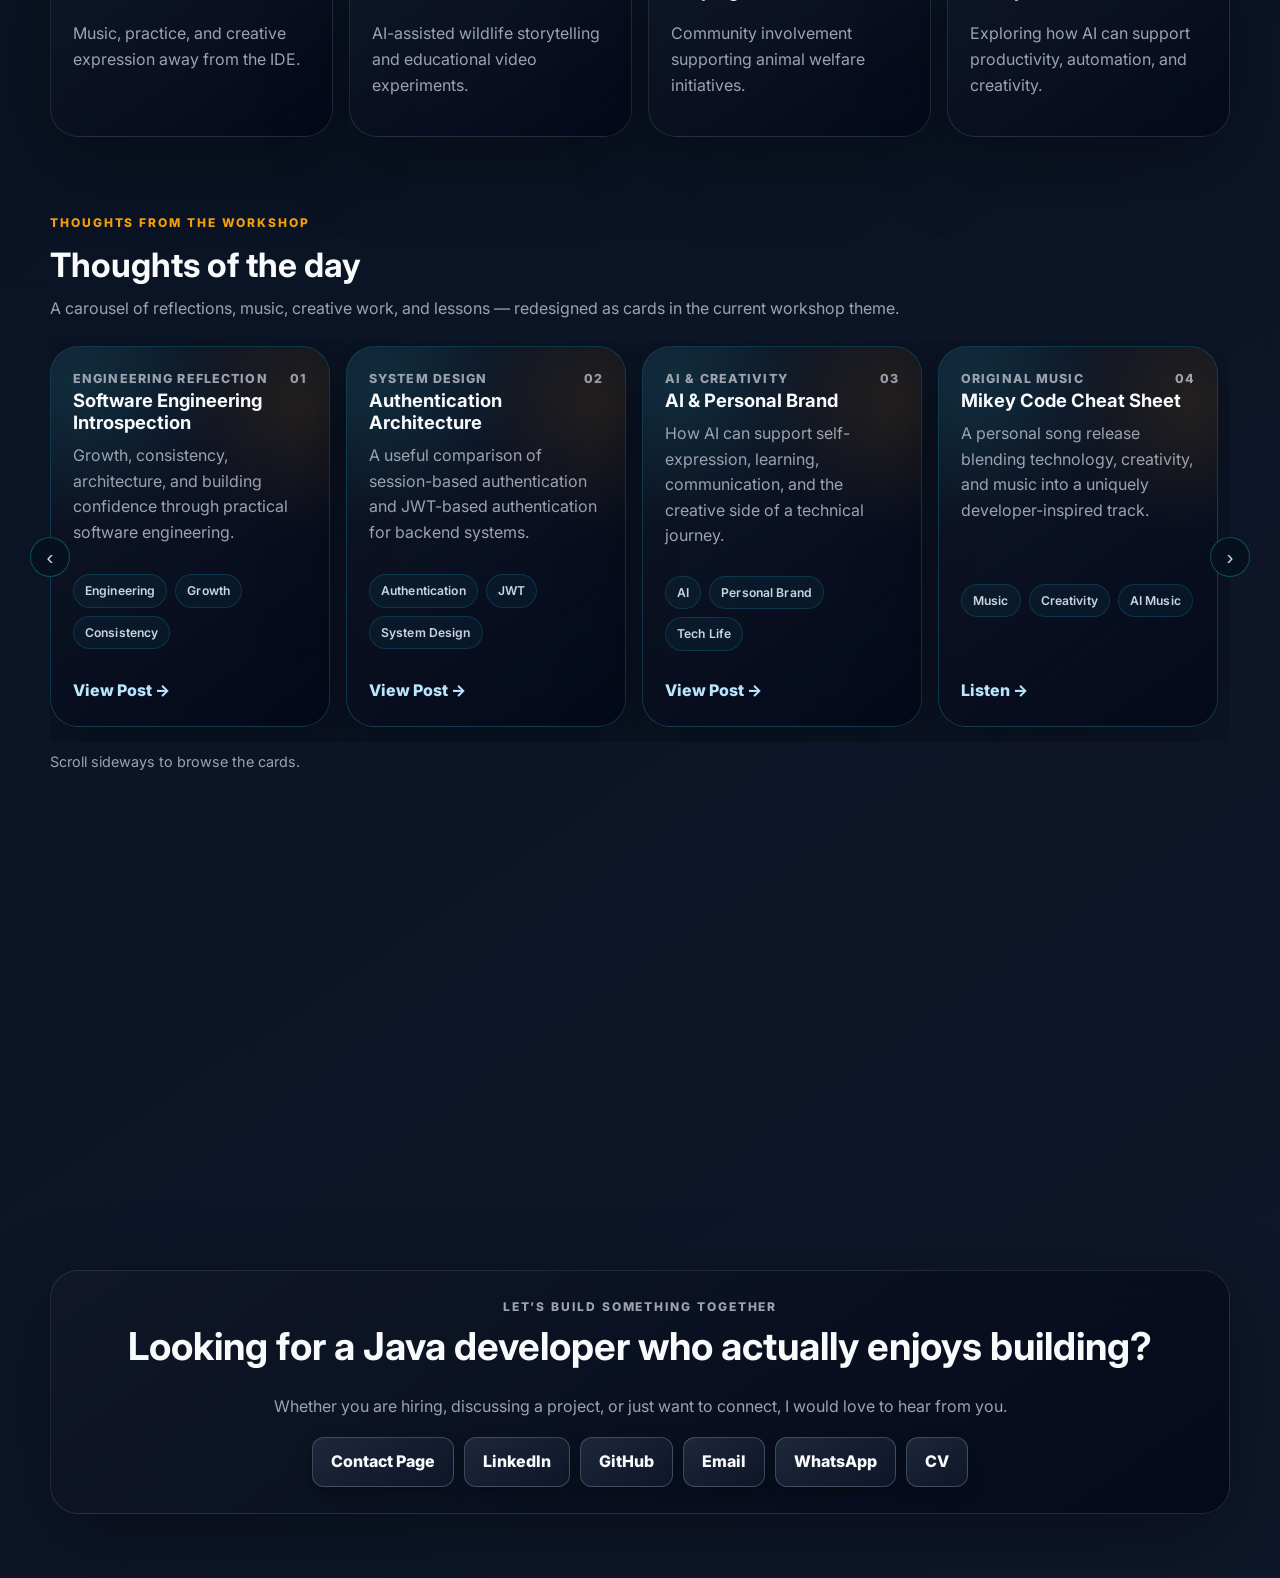
==== commit 9e134376: "Add professional documents card" ====
--- a/index.html
+++ b/index.html
@@ -61,7 +61,7 @@
 
     <section class="section" id="journey"><div class="section-header"><div><p class="section-kicker">Engineering Journey</p><h2>From Operations To Enterprise Java</h2><p>A compact preview of the career story. The full recruiter-focused career page has the detail.</p></div><a class="button" href="workshop-career.html">Open Career Page</a></div><div class="journey"><a class="journey-step" href="workshop-career.html"><time>2014–2016</time><strong>Tiauto</strong><span>Technical foundation</span></a><a class="journey-step" href="workshop-career.html"><time>2016–2020</time><strong>MHA</strong><span>Legacy desktop dev → web dev</span></a><a class="journey-step" href="workshop-career.html"><time>2021</time><strong>Cash Connect</strong><span>Support &amp; development</span></a><a class="journey-step" href="workshop-career.html"><time>2021–2022</time><strong>BMW</strong><span>Enterprise systems</span></a><a class="journey-step" href="workshop-career.html"><time>2022–2024</time><strong>PPS</strong><span>Secure Java APIs</span></a><a class="journey-step" href="workshop-career.html"><time>2025</time><strong>Stanchion</strong><span>Payment systems</span></a><a class="journey-step" href="workshop-career.html"><time>2025–Now</time><strong>N&amp;S</strong><span>Automation consulting</span></a></div></section>
 
-    <section class="section" id="recognition"><div class="section-header"><div><p class="section-kicker">Recognition</p><h2>Certificates &amp; Achievements</h2><p>Proof of consistent learning, practical problem-solving, and shipping under real assessment conditions.</p></div><span class="live-badge"><span class="dot" aria-hidden="true"></span> Verified</span></div><div class="grid-2"><article class="cert-card"><a class="cert-link" href="public/images/orchestrate-certificate.gif" target="_blank" rel="noopener noreferrer" aria-label="Open full HackerRank Orchestrate certificate"><img class="cert-img" src="public/images/orchestrate-certificate.gif" alt="HackerRank Orchestrate June 2026 certificate — Mikey Westman, final rank 991 of 1,773" loading="lazy"></a><div class="cert-body"><p class="section-kicker">AI Agent Hackathon</p><h3>HackerRank Orchestrate — June 2026</h3><p class="cert-meta">Built and deployed an AI agent in HackerRank’s Orchestrate hackathon series, finishing #991 of 1,773 who completed the challenge.</p><div class="actions"><a class="button" href="public/images/orchestrate-certificate.gif" target="_blank" rel="noopener noreferrer">View full certificate</a></div></div></article><article class="mini-card"><p class="section-kicker">Role Certification</p><h3>HackerRank Software Engineer</h3><p>Passed the HackerRank Software Engineer role certification test, earned on 30 Jun, 2026.</p><div class="card-tags"><span>Software Engineer</span><span>HackerRank</span><span>ID: 45C848141EE8</span></div><div class="actions"><a class="button primary" href="https://www.hackerrank.com/certificates/iframe/45c848141ee8" target="_blank" rel="noopener noreferrer">View Credential</a></div></article></div></section>
+    <section class="section" id="recognition"><div class="section-header"><div><p class="section-kicker">Recognition</p><h2>Certificates &amp; Achievements</h2><p>Proof of consistent learning, practical problem-solving, and shipping under real assessment conditions.</p></div><span class="live-badge"><span class="dot" aria-hidden="true"></span> Verified</span></div><div class="grid-2"><article class="cert-card"><a class="cert-link" href="public/images/orchestrate-certificate.gif" target="_blank" rel="noopener noreferrer" aria-label="Open full HackerRank Orchestrate certificate"><img class="cert-img" src="public/images/orchestrate-certificate.gif" alt="HackerRank Orchestrate June 2026 certificate — Mikey Westman, final rank 991 of 1,773" loading="lazy"></a><div class="cert-body"><p class="section-kicker">AI Agent Hackathon</p><h3>HackerRank Orchestrate — June 2026</h3><p class="cert-meta">Built and deployed an AI agent in HackerRank’s Orchestrate hackathon series, finishing #991 of 1,773 who completed the challenge.</p><div class="actions"><a class="button" href="public/images/orchestrate-certificate.gif" target="_blank" rel="noopener noreferrer">View full certificate</a></div></div></article><article class="mini-card"><p class="section-kicker">Role Certification</p><h3>HackerRank Software Engineer</h3><p>Passed the HackerRank Software Engineer role certification test, earned on 30 Jun, 2026.</p><div class="card-tags"><span>Software Engineer</span><span>HackerRank</span><span>ID: 45C848141EE8</span></div><div class="actions"><a class="button primary" href="https://www.hackerrank.com/certificates/iframe/45c848141ee8" target="_blank" rel="noopener noreferrer">View Credential</a></div></article><article class="mini-card"><p class="section-kicker">Recruiter Resources</p><h3>Professional Documents</h3><p>Download the documents recruiters usually ask for, including my CV and supporting qualifications and certification documents.</p><div class="card-tags"><span>CV</span><span>Qualifications</span><span>Certificates</span></div><div class="actions"><a class="button primary" href="Michael-Westman-CV.pdf" download>Download CV</a><a class="button amber" href="Michael-Westman-Qualifications-and-Documents.pdf" download>Qualifications &amp; Docs</a></div></article></div></section>
 
     <section class="section" id="projects"><div class="section-header"><div><p class="section-kicker">Projects On The Bench</p><h2>Builds Worth Exploring</h2><p>Future project pages can expand each one into screenshots, architecture notes, and lessons learned.</p></div><a class="button" href="workshop-projects.html">Open Projects Page</a></div><div class="grid-2"><article class="mini-card"><h3>E-Commerce Platform</h3><p>A production-style Java and React platform demonstrating secure APIs, full-stack delivery, and operational visibility.</p><div class="card-tags"><span>Spring Boot</span><span>React</span><span>PostgreSQL</span></div></article><article class="mini-card"><h3>OCR & Document Processing</h3><p>Converting quote request emails, images, and documents into structured information for faster business workflows.</p><div class="card-tags"><span>Java</span><span>OCR</span><span>Automation</span></div></article><article class="mini-card"><h3>N&S Automation</h3><p>Practical tools designed to reduce administration overhead and turn repetitive business tasks into guided workflows.</p><div class="card-tags"><span>Consulting</span><span>AI</span><span>Workflow</span></div></article><article class="mini-card"><h3>Portfolio Sites</h3><p>Responsive portfolio websites created for personal branding and professional presentation. The site names are intentionally kept hidden; visitors can click through using the buttons below.</p><div class="card-tags"><span>GitHub Pages</span><span>Responsive UI</span><span>Portfolio</span></div><div class="actions"><a class="button" href="https://michael-westman-43.github.io/" target="_blank" rel="noreferrer">Open Portfolio 1</a><a class="button" href="https://luane-williams.github.io" target="_blank" rel="noreferrer">Open Portfolio 2</a><a class="button" href="https://thuntsane-thabang.github.io" target="_blank" rel="noreferrer">Open Portfolio 3</a></div></article><article class="mini-card"><h3>Portfolio Analytics</h3><p>A private dashboard concept for understanding portfolio engagement, clicks, and visitor interest.</p><div class="card-tags"><span>Analytics</span><span>Dashboard</span><span>Insights</span></div></article><article class="mini-card"><h3>QuoteFlow Mobile</h3><p>Native Android quotation management app built with Kotlin and Jetpack Compose. Signed APK releases available.</p><div class="card-tags"><span>Kotlin</span><span>Jetpack Compose</span><span>Android</span></div><div class="actions"><a class="button primary" href="quoteflow-mobile.html">Open App Page</a></div></article></div></section>
 
